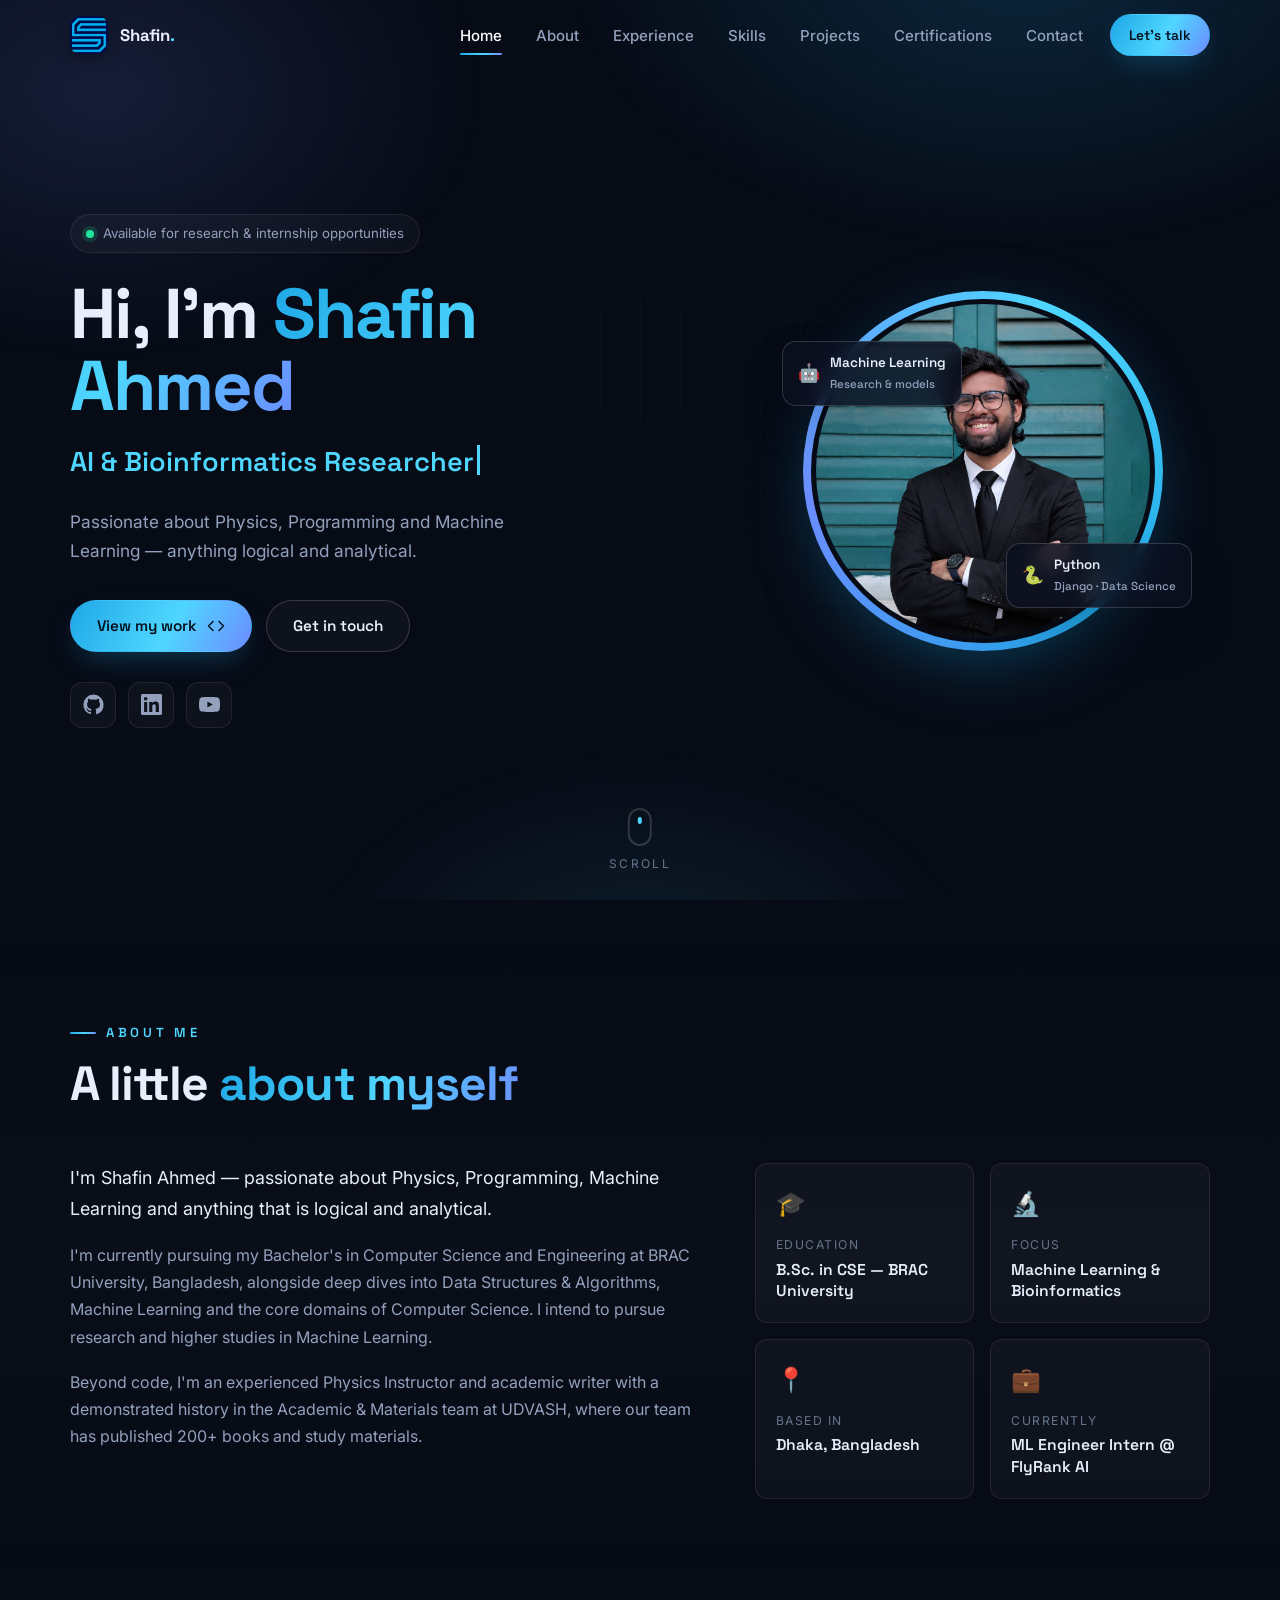
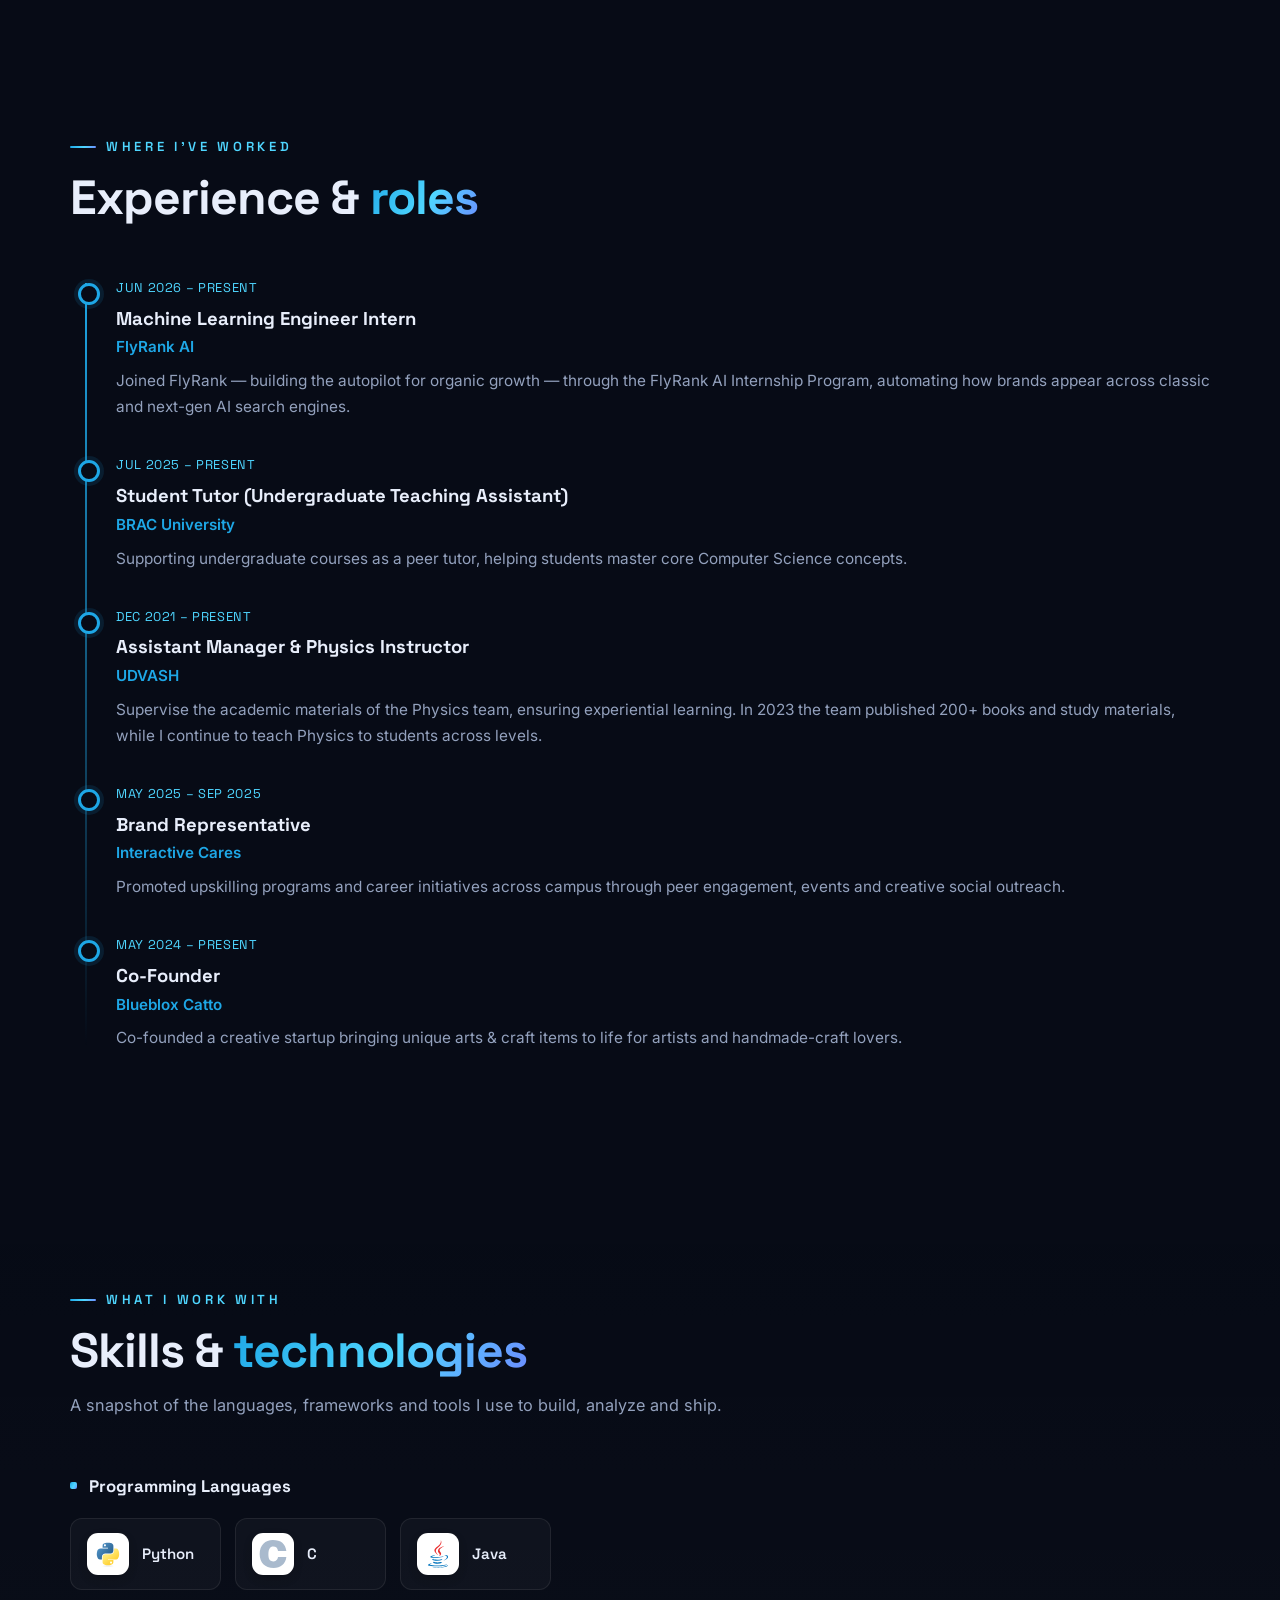
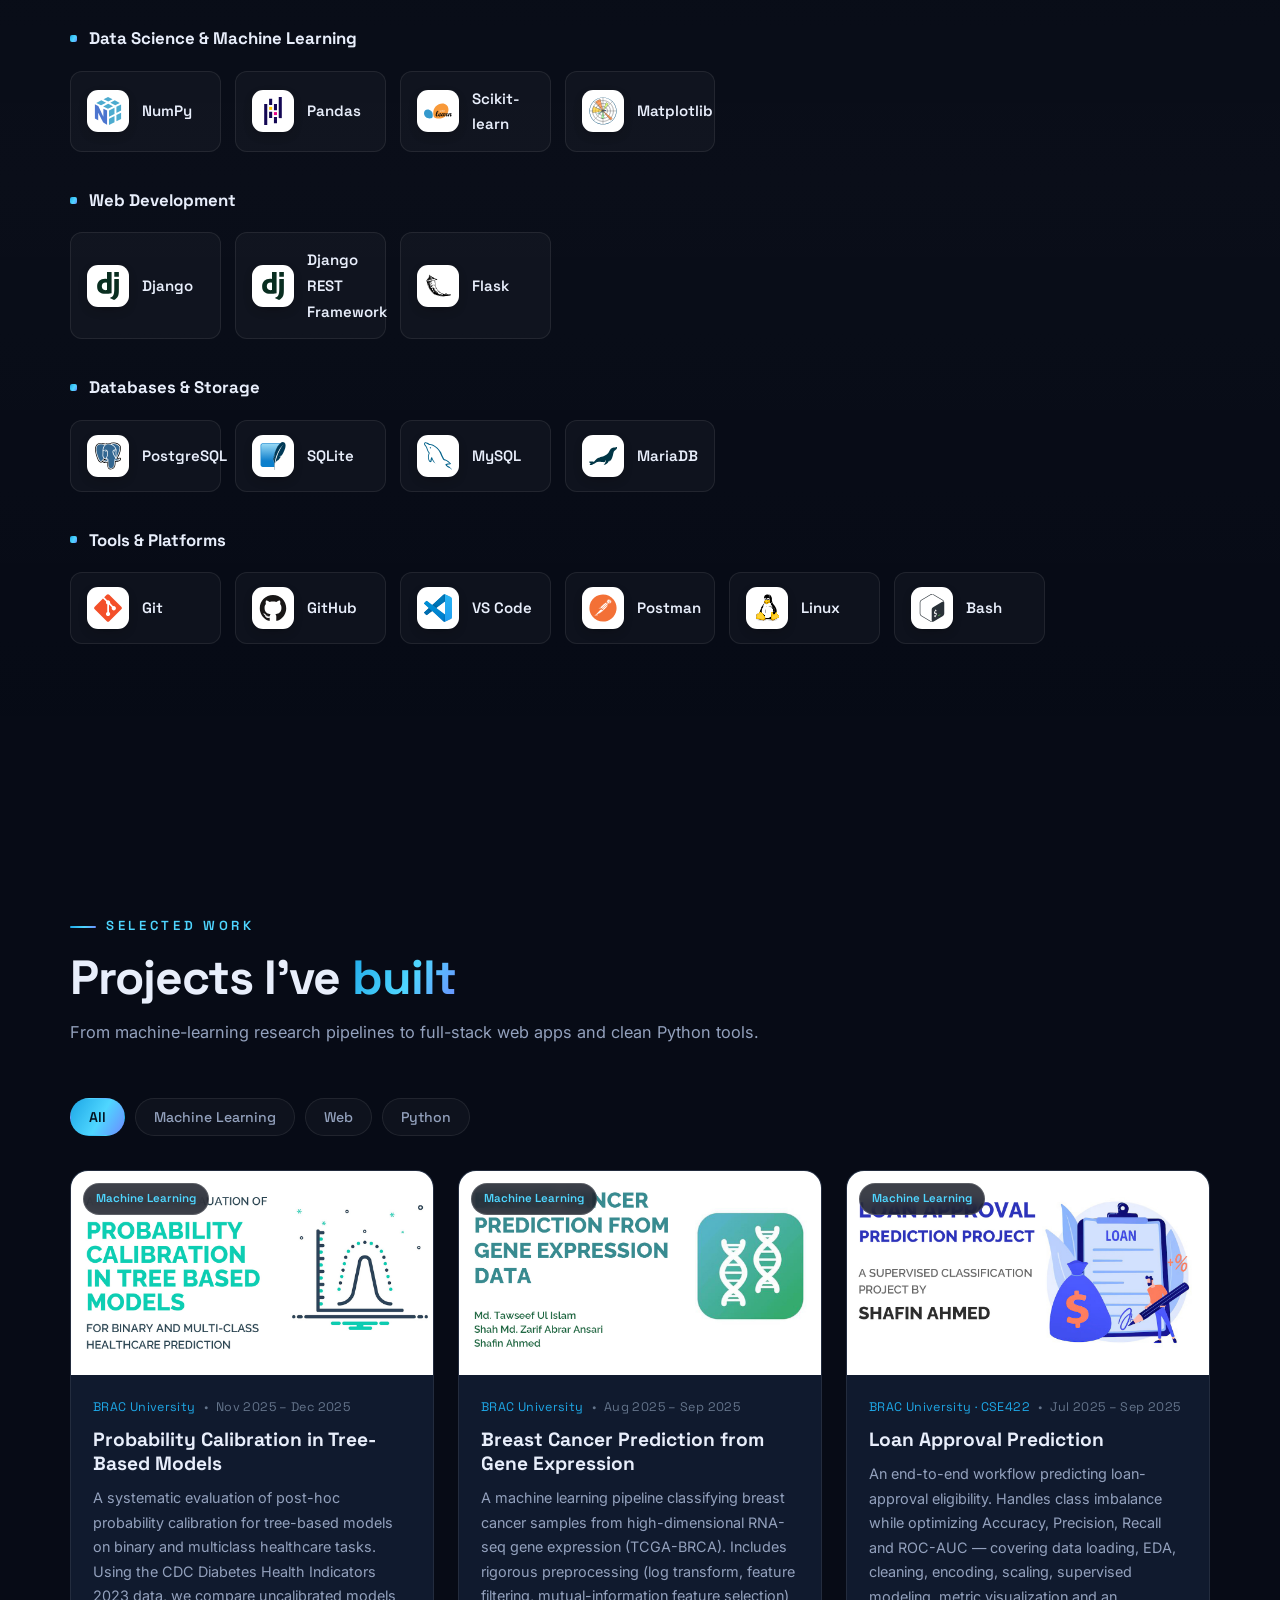
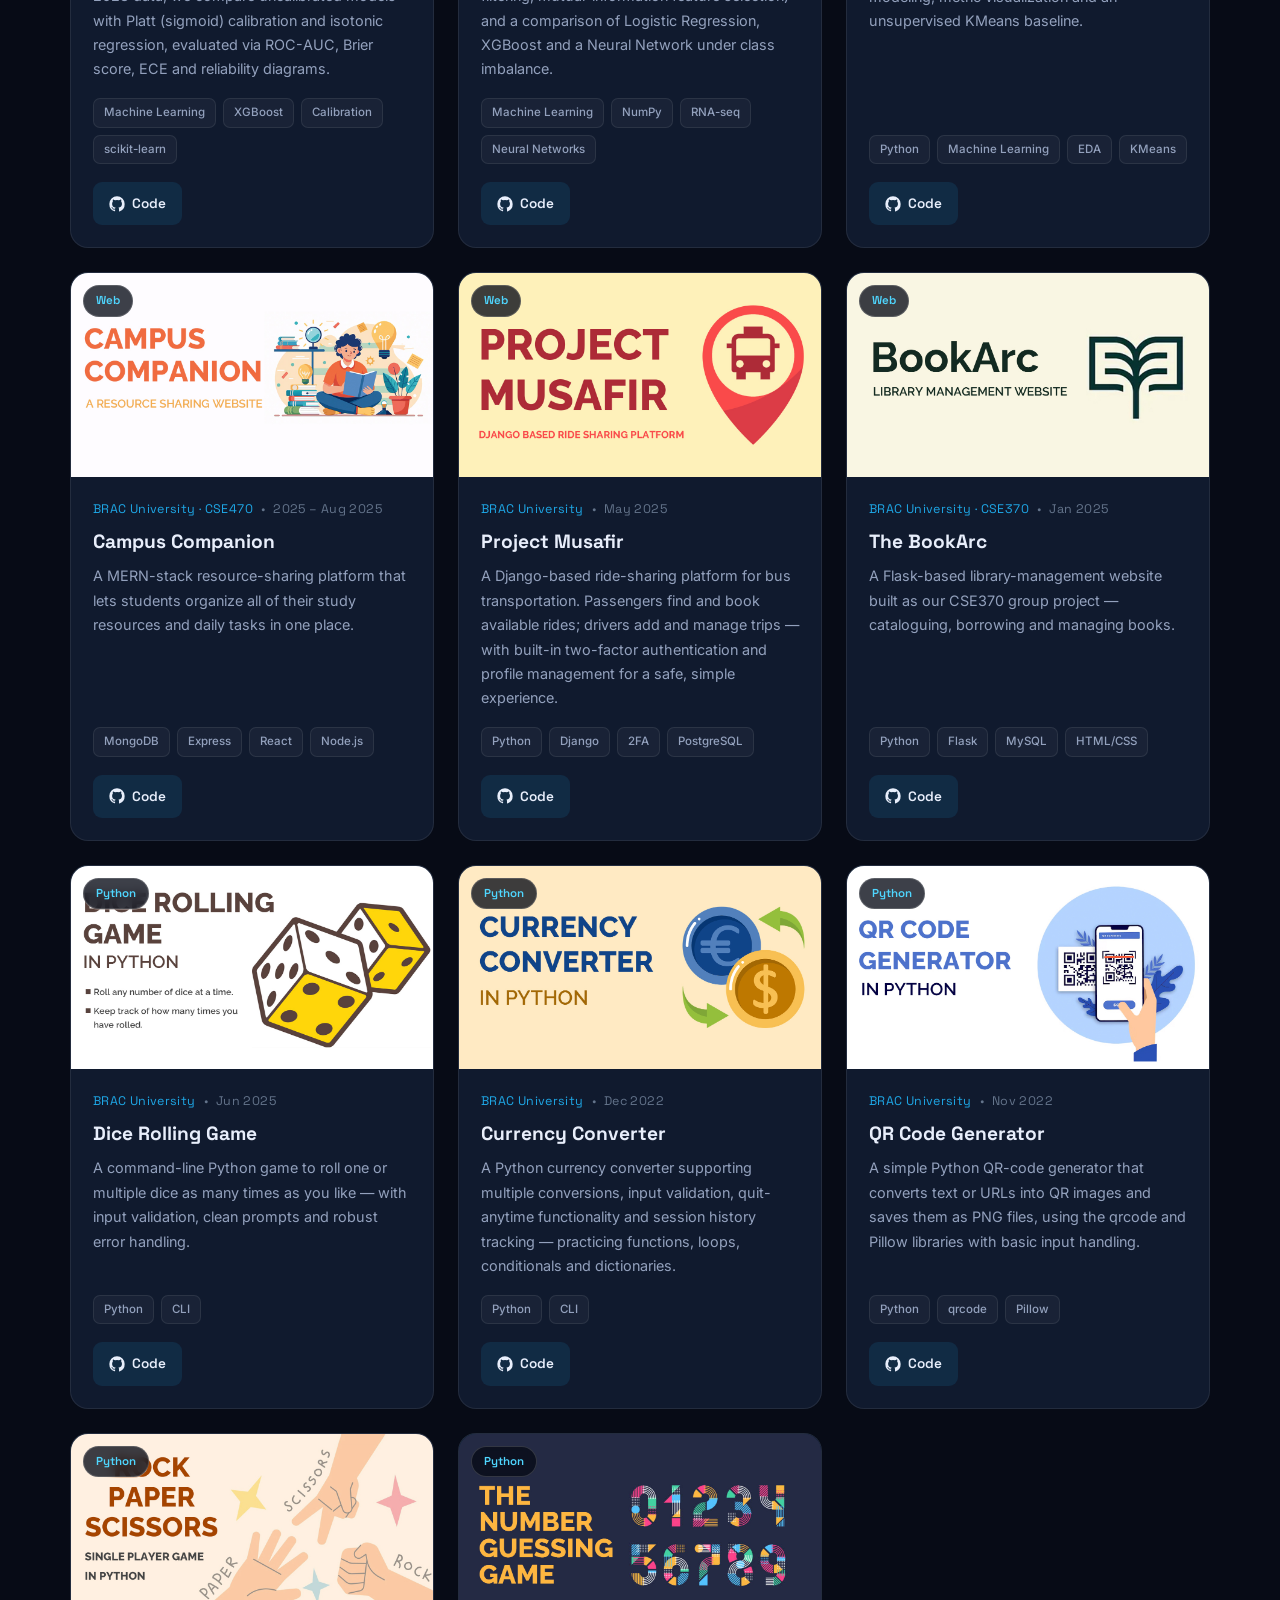
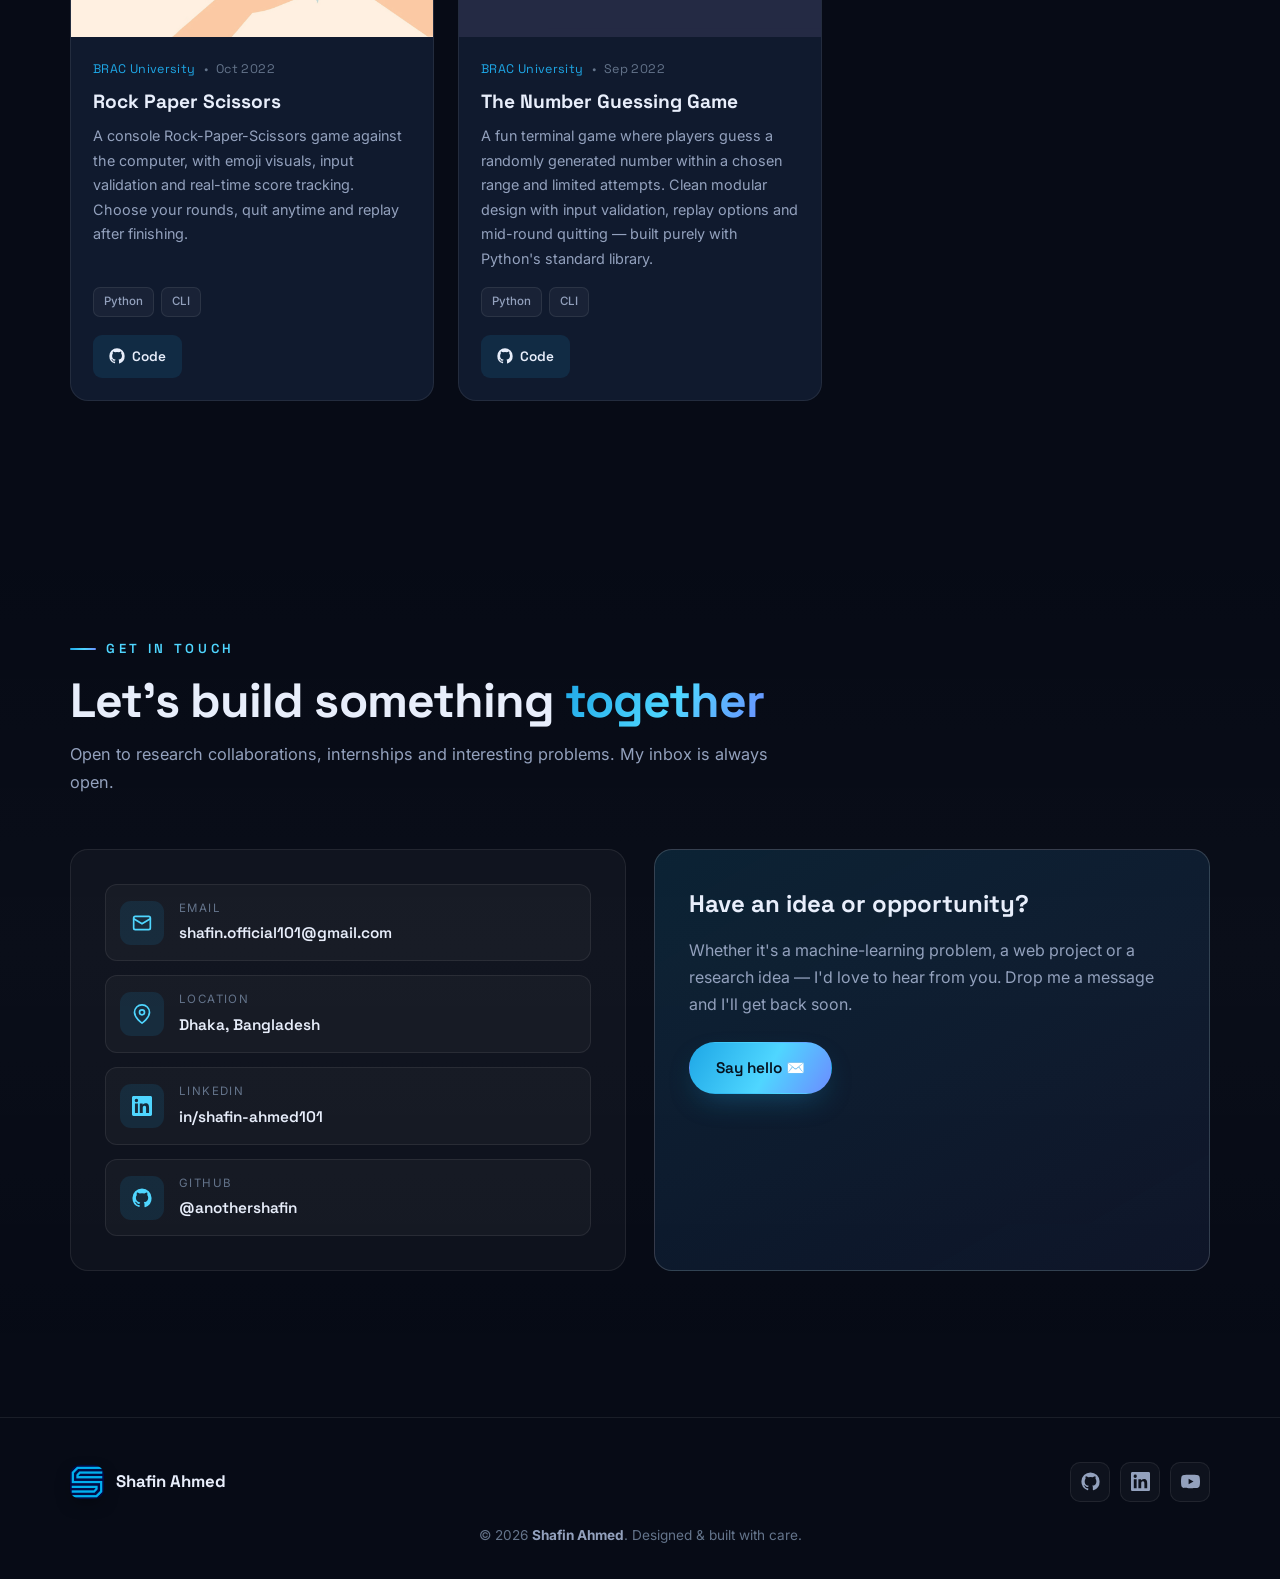
==== index.html @ 0434681d "Initial portfolio site Personal portfolio for Shafin Ahmed with home page (hero, about, experience, " ====
<!DOCTYPE html>
<html lang="en">
<head>
  <meta charset="UTF-8" />
  <meta name="viewport" content="width=device-width, initial-scale=1.0" />
  <title>Shafin Ahmed — AI & ML Researcher · Developer</title>
  <meta name="description" content="Portfolio of Shafin Ahmed — AI & Bioinformatics Researcher, Machine Learning Engineer and Django Developer based in Dhaka, Bangladesh." />
  <meta name="author" content="Shafin Ahmed" />

  <!-- Social preview -->
  <meta property="og:type" content="website" />
  <meta property="og:title" content="Shafin Ahmed — Portfolio" />
  <meta property="og:description" content="AI & Bioinformatics Researcher · Machine Learning Engineer · Django Developer" />
  <meta property="og:image" content="assets/img/Linkedin%20DP%20Squared.jpg" />

  <link rel="icon" type="image/png" href="assets/img/favicon-32.png" />
  <link rel="apple-touch-icon" href="assets/img/apple-touch-icon.png" />

  <!-- Fonts -->
  <link rel="preconnect" href="https://fonts.googleapis.com" />
  <link rel="preconnect" href="https://fonts.gstatic.com" crossorigin />
  <link href="https://fonts.googleapis.com/css2?family=Inter:wght@400;500;600;700&family=Space+Grotesk:wght@400;500;600;700&display=swap" rel="stylesheet" />

  <link rel="stylesheet" href="assets/css/styles.css" />
</head>
<body>
  <div class="progress" id="progress"></div>

  <!-- ===================== NAV ===================== -->
  <header class="nav" id="nav">
    <div class="container">
      <a class="brand" href="#home" aria-label="Home">
        <img src="assets/img/logo.png" alt="Shafin Ahmed logo" />
        <span>Shafin<b>.</b></span>
      </a>
      <nav class="nav-links" id="nav-links">
        <a href="#home" class="active">Home</a>
        <a href="#about">About</a>
        <a href="#experience">Experience</a>
        <a href="#skills">Skills</a>
        <a href="#projects">Projects</a>
        <a href="certifications.html">Certifications</a>
        <a href="#contact">Contact</a>
        <a class="btn btn-primary btn-sm nav-cta" href="#contact">Let's talk</a>
      </nav>
      <button class="nav-toggle" id="nav-toggle" aria-label="Menu">
        <span></span><span></span><span></span>
      </button>
    </div>
  </header>

  <main>
    <!-- ===================== HERO ===================== -->
    <section class="hero container" id="home">
      <div class="hero-grid">
        <div id="hero-content"><!-- rendered by main.js --></div>
        <div class="hero-photo reveal d2">
          <div class="ring">
            <img src="assets/img/Linkedin DP Squared.jpg" alt="Portrait of Shafin Ahmed" />
          </div>
          <div class="hero-chip c1"><span class="ic">🤖</span><span>Machine Learning<small>Research &amp; models</small></span></div>
          <div class="hero-chip c2"><span class="ic">🐍</span><span>Python<small>Django · Data Science</small></span></div>
        </div>
      </div>
      <a href="#about" class="scroll-cue" aria-label="Scroll down">
        <span class="mouse"></span>
        Scroll
      </a>
    </section>

    <!-- ===================== ABOUT ===================== -->
    <section class="section section--alt" id="about">
      <div class="container">
        <div class="section-head reveal">
          <span class="kicker">About me</span>
          <h2 class="section-title">A little <span class="grad">about myself</span></h2>
        </div>
        <div class="about-grid">
          <div class="about-text" id="about-text"><!-- rendered --></div>
          <div class="facts" id="about-facts"><!-- rendered --></div>
        </div>
      </div>
    </section>

    <!-- ===================== EXPERIENCE ===================== -->
    <section class="section" id="experience">
      <div class="container">
        <div class="section-head reveal">
          <span class="kicker">Where I've worked</span>
          <h2 class="section-title">Experience &amp; <span class="grad">roles</span></h2>
        </div>
        <div class="timeline" id="timeline"><!-- rendered --></div>
      </div>
    </section>

    <!-- ===================== SKILLS ===================== -->
    <section class="section section--alt" id="skills">
      <div class="container">
        <div class="section-head reveal">
          <span class="kicker">What I work with</span>
          <h2 class="section-title">Skills &amp; <span class="grad">technologies</span></h2>
          <p>A snapshot of the languages, frameworks and tools I use to build, analyze and ship.</p>
        </div>
        <div id="skills-groups"><!-- rendered --></div>
      </div>
    </section>

    <!-- ===================== PROJECTS ===================== -->
    <section class="section" id="projects">
      <div class="container">
        <div class="section-head reveal">
          <span class="kicker">Selected work</span>
          <h2 class="section-title">Projects I've <span class="grad">built</span></h2>
          <p>From machine-learning research pipelines to full-stack web apps and clean Python tools.</p>
        </div>
        <div class="filters" id="project-filters"><!-- rendered --></div>
        <div class="projects-grid" id="projects-grid"><!-- rendered --></div>
      </div>
    </section>

    <!-- ===================== CONTACT ===================== -->
    <section class="section section--alt" id="contact">
      <div class="container">
        <div class="section-head reveal">
          <span class="kicker">Get in touch</span>
          <h2 class="section-title">Let's build something <span class="grad">together</span></h2>
          <p>Open to research collaborations, internships and interesting problems. My inbox is always open.</p>
        </div>
        <div class="contact-wrap">
          <div class="contact-card reveal">
            <div class="contact-list" id="contact-list"><!-- rendered --></div>
          </div>
          <div class="contact-card cta reveal d1">
            <h3>Have an idea or opportunity?</h3>
            <p>Whether it's a machine-learning problem, a web project or a research idea — I'd love to hear from you. Drop me a message and I'll get back soon.</p>
            <a class="btn btn-primary" id="contact-cta-btn" href="#">Say hello ✉️</a>
          </div>
        </div>
      </div>
    </section>
  </main>

  <!-- ===================== FOOTER ===================== -->
  <footer class="footer">
    <div class="container">
      <div class="footer-grid">
        <a class="brand" href="#home">
          <img src="assets/img/logo.png" alt="logo" />
          <span class="site-name">Shafin Ahmed</span>
        </a>
        <div class="footer-socials" id="footer-socials"><!-- rendered --></div>
      </div>
      <p class="footer-copy">© <span class="year"></span> <b class="site-name">Shafin Ahmed</b>. Designed &amp; built with care.</p>
    </div>
  </footer>

  <button class="to-top" id="to-top" aria-label="Back to top"></button>
  <script>document.getElementById('to-top').innerHTML='<svg viewBox="0 0 24 24" fill="none" stroke="currentColor" stroke-width="2.4" stroke-linecap="round" stroke-linejoin="round"><path d="m18 15-6-6-6 6"/></svg>';</script>

  <script src="assets/js/data.js"></script>
  <script src="assets/js/main.js"></script>
</body>
</html>
---- assets/css/styles.css ----
/* ==========================================================================
   Shafin Ahmed — Portfolio
   Theme: deep-navy dark with an electric-blue accent (from the "S" logo)
   ========================================================================== */

:root {
  /* Surfaces */
  --bg: #070b16;
  --bg-soft: #0b1120;
  --surface: rgba(255, 255, 255, 0.03);
  --surface-solid: #101a2e;
  --border: rgba(255, 255, 255, 0.08);
  --border-strong: rgba(255, 255, 255, 0.16);

  /* Text */
  --text: #e8eefb;
  --muted: #93a1bd;
  --faint: #64748b;

  /* Brand */
  --accent: #1ea7e6;
  --accent-2: #4fd6ff;
  --accent-3: #6c8cff;
  --navy: #001a4d;
  --accent-grad: linear-gradient(120deg, #1ea7e6 0%, #4fd6ff 55%, #6c8cff 100%);
  --accent-glow: rgba(30, 167, 230, 0.35);

  /* System */
  --radius: 18px;
  --radius-sm: 12px;
  --shadow: 0 24px 60px -24px rgba(0, 0, 0, 0.75);
  --maxw: 1140px;
  --nav-h: 72px;
  --font-head: "Space Grotesk", "Segoe UI", sans-serif;
  --font-body: "Inter", "Segoe UI", system-ui, sans-serif;
  --ease: cubic-bezier(0.22, 1, 0.36, 1);
}

* { margin: 0; padding: 0; box-sizing: border-box; }

html { scroll-behavior: smooth; scroll-padding-top: calc(var(--nav-h) + 12px); }

body {
  font-family: var(--font-body);
  background: var(--bg);
  color: var(--text);
  line-height: 1.7;
  overflow-x: hidden;
  -webkit-font-smoothing: antialiased;
}

/* Ambient background glows */
body::before {
  content: "";
  position: fixed;
  inset: 0;
  z-index: -2;
  background:
    radial-gradient(60% 55% at 80% -5%, rgba(30, 167, 230, 0.18), transparent 60%),
    radial-gradient(50% 50% at 8% 10%, rgba(108, 140, 255, 0.14), transparent 60%),
    radial-gradient(45% 45% at 50% 110%, rgba(79, 214, 255, 0.10), transparent 60%);
}
body::after {
  content: "";
  position: fixed;
  inset: 0;
  z-index: -2;
  background-image: url("data:image/svg+xml,%3Csvg xmlns='http://www.w3.org/2000/svg' width='40' height='40'%3E%3Cpath d='M0 .5H40M.5 0V40' fill='none' stroke='%23ffffff' stroke-opacity='0.02'/%3E%3C/svg%3E");
  mask-image: radial-gradient(circle at 50% 40%, #000 0%, transparent 75%);
}

a { color: inherit; text-decoration: none; }
img { max-width: 100%; display: block; }
ul { list-style: none; }

::selection { background: var(--accent); color: #041018; }

/* Scrollbar */
::-webkit-scrollbar { width: 11px; }
::-webkit-scrollbar-track { background: var(--bg); }
::-webkit-scrollbar-thumb { background: #1f2c47; border-radius: 20px; border: 3px solid var(--bg); }
::-webkit-scrollbar-thumb:hover { background: #2c3f66; }

/* ---------- Layout helpers ---------- */
.container { width: min(100% - 40px, var(--maxw)); margin-inline: auto; }
.section { padding: clamp(64px, 9vw, 120px) 0; position: relative; }
.section--alt { background: linear-gradient(180deg, transparent, rgba(255,255,255,0.015), transparent); }

.kicker {
  font-family: var(--font-head);
  font-size: 0.82rem;
  letter-spacing: 0.28em;
  text-transform: uppercase;
  color: var(--accent-2);
  font-weight: 600;
  margin-bottom: 14px;
  display: inline-flex;
  align-items: center;
  gap: 10px;
}
.kicker::before { content: ""; width: 26px; height: 2px; background: var(--accent-grad); border-radius: 2px; }

.section-title {
  font-family: var(--font-head);
  font-size: clamp(1.9rem, 4.5vw, 3rem);
  font-weight: 700;
  line-height: 1.1;
  letter-spacing: -0.02em;
}
.section-title .grad { background: var(--accent-grad); -webkit-background-clip: text; background-clip: text; color: transparent; }
.section-head { margin-bottom: 52px; max-width: 720px; }
.section-head p { color: var(--muted); margin-top: 14px; font-size: 1.02rem; }

/* ---------- Buttons ---------- */
.btn {
  --bh: 52px;
  display: inline-flex; align-items: center; gap: 10px;
  height: var(--bh); padding: 0 26px;
  border-radius: 999px;
  font-family: var(--font-head);
  font-weight: 600; font-size: 0.96rem;
  cursor: pointer; border: 1px solid transparent;
  transition: transform 0.25s var(--ease), box-shadow 0.25s var(--ease), background 0.25s, border-color 0.25s;
  white-space: nowrap;
}
.btn svg { width: 18px; height: 18px; }
.btn-primary { background: var(--accent-grad); color: #04121f; box-shadow: 0 12px 30px -10px var(--accent-glow); }
.btn-primary:hover { transform: translateY(-3px); box-shadow: 0 20px 44px -12px var(--accent-glow); }
.btn-ghost { background: var(--surface); color: var(--text); border-color: var(--border-strong); }
.btn-ghost:hover { transform: translateY(-3px); border-color: var(--accent); color: #fff; background: rgba(30,167,230,0.08); }
.btn-sm { --bh: 42px; padding: 0 18px; font-size: 0.86rem; }

/* ---------- Navbar ---------- */
.nav {
  position: fixed; top: 0; left: 0; right: 0; z-index: 100;
  height: var(--nav-h);
  display: flex; align-items: center;
  transition: background 0.3s, border-color 0.3s, backdrop-filter 0.3s;
  border-bottom: 1px solid transparent;
}
.nav.scrolled {
  background: rgba(7, 11, 22, 0.72);
  backdrop-filter: blur(16px) saturate(140%);
  -webkit-backdrop-filter: blur(16px) saturate(140%);
  border-bottom-color: var(--border);
}
.nav .container { display: flex; align-items: center; justify-content: space-between; }
.brand { display: flex; align-items: center; gap: 12px; font-family: var(--font-head); font-weight: 700; font-size: 1.05rem; }
.brand img { width: 38px; height: 38px; border-radius: 10px; box-shadow: 0 6px 18px -6px rgba(0,0,0,0.6); }
.brand span b { color: var(--accent-2); }

.nav-links { display: flex; align-items: center; gap: 4px; }
.nav-links a:not(.btn) {
  position: relative; padding: 9px 15px; border-radius: 10px;
  color: var(--muted); font-weight: 500; font-size: 0.94rem;
  transition: color 0.2s, background 0.2s;
}
.nav-links a:not(.btn):hover { color: var(--text); background: var(--surface); }
.nav-links a.active { color: #fff; }
.nav-links a.active::after {
  content: ""; position: absolute; left: 15px; right: 15px; bottom: 2px;
  height: 2px; background: var(--accent-grad); border-radius: 2px;
}
.nav-cta { margin-left: 8px; }

.nav-toggle { display: none; background: none; border: 0; cursor: pointer; width: 44px; height: 44px; color: var(--text); }
.nav-toggle span { display: block; width: 24px; height: 2px; background: currentColor; margin: 5px auto; border-radius: 2px; transition: transform 0.3s, opacity 0.3s; }
.nav-toggle.open span:nth-child(1) { transform: translateY(7px) rotate(45deg); }
.nav-toggle.open span:nth-child(2) { opacity: 0; }
.nav-toggle.open span:nth-child(3) { transform: translateY(-7px) rotate(-45deg); }

/* Scroll progress bar */
.progress { position: fixed; top: 0; left: 0; height: 3px; width: 0%; z-index: 200; background: var(--accent-grad); box-shadow: 0 0 12px var(--accent-glow); transition: width 0.1s linear; }

/* ---------- Hero ---------- */
.hero { min-height: 100vh; display: flex; align-items: center; padding-top: calc(var(--nav-h) + 30px); padding-bottom: 60px; position: relative; }
.hero-grid { display: grid; grid-template-columns: 1.25fr 0.9fr; gap: 56px; align-items: center; width: 100%; }

.hero-badge {
  display: inline-flex; align-items: center; gap: 9px;
  padding: 7px 15px; border-radius: 999px;
  background: var(--surface); border: 1px solid var(--border);
  font-size: 0.83rem; color: var(--muted); margin-bottom: 26px;
}
.hero-badge .dot { width: 8px; height: 8px; border-radius: 50%; background: #22e39a; box-shadow: 0 0 0 4px rgba(34,227,154,0.16); animation: pulse 2s infinite; }
@keyframes pulse { 50% { box-shadow: 0 0 0 8px rgba(34,227,154,0); } }

.hero h1 { font-family: var(--font-head); font-size: clamp(2.6rem, 6.2vw, 4.4rem); line-height: 1.02; letter-spacing: -0.03em; font-weight: 700; }
.hero h1 .grad { background: var(--accent-grad); -webkit-background-clip: text; background-clip: text; color: transparent; }
.hero-role { font-family: var(--font-head); font-size: clamp(1.15rem, 2.6vw, 1.7rem); font-weight: 600; margin-top: 16px; min-height: 1.6em; color: var(--text); }
.hero-role .type { color: var(--accent-2); }
.hero-role .cursor { display: inline-block; width: 3px; height: 1.1em; background: var(--accent-2); margin-left: 3px; vertical-align: -0.15em; animation: blink 1s steps(1) infinite; }
@keyframes blink { 50% { opacity: 0; } }
.hero-tagline { color: var(--muted); font-size: 1.08rem; margin-top: 22px; max-width: 46ch; }

.hero-actions { display: flex; flex-wrap: wrap; gap: 14px; margin-top: 34px; }
.hero-socials { display: flex; gap: 12px; margin-top: 30px; }
.social-btn {
  width: 46px; height: 46px; border-radius: 12px;
  display: grid; place-items: center;
  background: var(--surface); border: 1px solid var(--border);
  color: var(--muted); transition: all 0.25s var(--ease);
}
.social-btn:hover { color: #fff; border-color: var(--accent); transform: translateY(-4px); background: rgba(30,167,230,0.1); box-shadow: 0 12px 24px -12px var(--accent-glow); }
.social-btn svg { width: 21px; height: 21px; }

/* Hero portrait */
.hero-photo { justify-self: center; position: relative; }
.hero-photo .ring {
  position: relative; width: min(360px, 74vw); aspect-ratio: 1; border-radius: 50%;
  padding: 8px; background: conic-gradient(from 140deg, var(--accent), var(--accent-3), var(--accent-2), var(--accent));
  box-shadow: 0 30px 80px -30px var(--accent-glow);
  animation: floaty 7s ease-in-out infinite;
}
.hero-photo .ring::before {
  content: ""; position: absolute; inset: -30px; border-radius: 50%; z-index: -1;
  background: radial-gradient(circle, var(--accent-glow), transparent 70%); filter: blur(20px);
}
.hero-photo img { width: 100%; height: 100%; object-fit: cover; object-position: center 22%; border-radius: 50%; border: 5px solid var(--bg); background: var(--bg-soft); }
@keyframes floaty { 50% { transform: translateY(-16px); } }

.hero-chip {
  position: absolute; display: flex; align-items: center; gap: 10px;
  padding: 10px 15px; border-radius: 14px;
  background: rgba(11, 17, 32, 0.82); backdrop-filter: blur(10px);
  border: 1px solid var(--border-strong); box-shadow: var(--shadow);
  font-size: 0.84rem; font-weight: 600; font-family: var(--font-head);
}
.hero-chip .ic { font-size: 1.1rem; }
.hero-chip.c1 { top: 14%; left: -6%; animation: floaty 6s ease-in-out infinite; }
.hero-chip.c2 { bottom: 12%; right: -8%; animation: floaty 6s ease-in-out infinite 1.5s; }
.hero-chip small { display: block; color: var(--muted); font-weight: 500; font-size: 0.72rem; }

.scroll-cue { position: absolute; bottom: 26px; left: 50%; transform: translateX(-50%); color: var(--faint); font-size: 0.75rem; letter-spacing: 0.2em; text-transform: uppercase; display: flex; flex-direction: column; align-items: center; gap: 8px; }
.scroll-cue .mouse { width: 24px; height: 38px; border: 2px solid var(--border-strong); border-radius: 14px; position: relative; }
.scroll-cue .mouse::before { content: ""; position: absolute; top: 7px; left: 50%; transform: translateX(-50%); width: 4px; height: 7px; background: var(--accent-2); border-radius: 3px; animation: wheel 1.6s infinite; }
@keyframes wheel { 0% { opacity: 0; transform: translate(-50%, 0); } 40% { opacity: 1; } 100% { opacity: 0; transform: translate(-50%, 12px); } }

/* ---------- About ---------- */
.about-grid { display: grid; grid-template-columns: 1.4fr 1fr; gap: 48px; align-items: start; }
.about-text p { color: var(--muted); margin-bottom: 18px; }
.about-text p:first-child { color: var(--text); font-size: 1.12rem; }
.facts { display: grid; grid-template-columns: 1fr 1fr; gap: 16px; }
.fact {
  background: var(--surface); border: 1px solid var(--border); border-radius: var(--radius-sm);
  padding: 20px; transition: transform 0.25s var(--ease), border-color 0.25s;
}
.fact:hover { transform: translateY(-4px); border-color: var(--border-strong); }
.fact .ic { font-size: 1.5rem; }
.fact .lbl { color: var(--faint); font-size: 0.76rem; text-transform: uppercase; letter-spacing: 0.12em; margin: 10px 0 4px; }
.fact .val { font-weight: 600; font-family: var(--font-head); font-size: 0.98rem; line-height: 1.35; }

/* ---------- Experience timeline ---------- */
.timeline { position: relative; margin-left: 8px; }
.timeline::before { content: ""; position: absolute; left: 7px; top: 6px; bottom: 6px; width: 2px; background: linear-gradient(var(--accent), transparent); }
.tl-item { position: relative; padding: 0 0 34px 38px; }
.tl-item::before {
  content: ""; position: absolute; left: 0; top: 6px; width: 16px; height: 16px; border-radius: 50%;
  background: var(--bg); border: 3px solid var(--accent); box-shadow: 0 0 0 4px rgba(30,167,230,0.12);
}
.tl-item:last-child { padding-bottom: 0; }
.tl-period { font-family: var(--font-head); font-size: 0.8rem; color: var(--accent-2); letter-spacing: 0.05em; text-transform: uppercase; }
.tl-role { font-family: var(--font-head); font-weight: 700; font-size: 1.16rem; margin-top: 4px; }
.tl-org { color: var(--accent); font-weight: 600; font-size: 0.95rem; margin-bottom: 8px; }
.tl-desc { color: var(--muted); font-size: 0.96rem; }

/* ---------- Skills ---------- */
.skill-group { margin-bottom: 34px; }
.skill-group h3 { font-family: var(--font-head); font-size: 1.05rem; color: var(--text); margin-bottom: 18px; display: flex; align-items: center; gap: 12px; }
.skill-group h3::before { content: ""; width: 7px; height: 7px; border-radius: 2px; background: var(--accent-grad); }
.skill-grid { display: grid; grid-template-columns: repeat(auto-fill, minmax(150px, 1fr)); gap: 14px; }
.skill {
  display: flex; align-items: center; gap: 13px;
  background: var(--surface); border: 1px solid var(--border); border-radius: var(--radius-sm);
  padding: 14px 16px; transition: transform 0.25s var(--ease), border-color 0.25s, background 0.25s;
}
.skill:hover { transform: translateY(-4px); border-color: var(--accent); background: rgba(30,167,230,0.06); }
.skill-ic {
  width: 42px; height: 42px; flex: none; border-radius: 11px;
  background: #fff; display: grid; place-items: center; padding: 7px;
  box-shadow: 0 4px 12px -4px rgba(0,0,0,0.4);
}
.skill-ic img { width: 100%; height: 100%; object-fit: contain; }
.skill-ic .badge { font-family: var(--font-head); font-weight: 700; color: var(--navy); font-size: 0.9rem; }
.skill span { font-weight: 600; font-family: var(--font-head); font-size: 0.94rem; }

/* ---------- Projects ---------- */
.filters { display: flex; flex-wrap: wrap; gap: 10px; margin-bottom: 34px; }
.filter-btn {
  padding: 9px 18px; border-radius: 999px; cursor: pointer;
  background: var(--surface); border: 1px solid var(--border); color: var(--muted);
  font-family: var(--font-head); font-weight: 500; font-size: 0.88rem;
  transition: all 0.22s var(--ease);
}
.filter-btn:hover { color: var(--text); border-color: var(--border-strong); }
.filter-btn.active { background: var(--accent-grad); color: #04121f; border-color: transparent; font-weight: 600; }

.projects-grid { display: grid; grid-template-columns: repeat(auto-fill, minmax(330px, 1fr)); gap: 24px; }
.pcard {
  display: flex; flex-direction: column; overflow: hidden;
  background: var(--surface-solid); border: 1px solid var(--border); border-radius: var(--radius);
  transition: transform 0.3s var(--ease), border-color 0.3s, box-shadow 0.3s;
  opacity: 1;
}
.pcard:hover { transform: translateY(-8px); border-color: var(--border-strong); box-shadow: var(--shadow); }
.pcard.hide { display: none; }
.pcard-media { position: relative; aspect-ratio: 16 / 9; overflow: hidden; background: var(--bg-soft); }
.pcard-media img { position: relative; z-index: 1; width: 100%; height: 100%; object-fit: cover; transition: transform 0.5s var(--ease); }
.pcard:hover .pcard-media img { transform: scale(1.06); }
.pcard-media .ph { position: absolute; inset: 0; display: grid; place-items: center; text-align: center; }
.pcard-ph-bg {
  position: absolute; inset: 0;
  background: linear-gradient(135deg, rgba(30,167,230,0.22), rgba(108,140,255,0.16)), var(--bg-soft);
}
.pcard-ph-bg::after { content: ""; position: absolute; inset: 0; background-image: url("data:image/svg+xml,%3Csvg xmlns='http://www.w3.org/2000/svg' width='24' height='24'%3E%3Cpath d='M0 .5H24M.5 0V24' fill='none' stroke='%23ffffff' stroke-opacity='0.05'/%3E%3C/svg%3E"); }
.pcard-ph-mono { position: relative; font-family: var(--font-head); font-weight: 700; font-size: 2rem; color: rgba(255,255,255,0.85); letter-spacing: 0.02em; }
.pcard-cat {
  position: absolute; top: 12px; left: 12px; z-index: 2;
  padding: 5px 12px; border-radius: 999px; font-size: 0.72rem; font-weight: 600;
  font-family: var(--font-head); background: rgba(7,11,22,0.78); backdrop-filter: blur(6px);
  border: 1px solid var(--border-strong); color: var(--accent-2);
}
.pcard-body { padding: 22px; display: flex; flex-direction: column; flex: 1; }
.pcard-meta { font-size: 0.78rem; color: var(--faint); font-family: var(--font-head); letter-spacing: 0.03em; display: flex; gap: 8px; flex-wrap: wrap; }
.pcard-meta .org { color: var(--accent); }
.pcard h3 { font-family: var(--font-head); font-size: 1.2rem; line-height: 1.25; margin: 10px 0 10px; }
.pcard p { color: var(--muted); font-size: 0.9rem; flex: 1; }
.pcard-tags { display: flex; flex-wrap: wrap; gap: 7px; margin: 16px 0 18px; }
.tag { font-size: 0.72rem; padding: 4px 10px; border-radius: 7px; background: rgba(255,255,255,0.04); border: 1px solid var(--border); color: var(--muted); font-weight: 500; }
.pcard-links { display: flex; gap: 10px; margin-top: auto; }
.pcard-links a {
  display: inline-flex; align-items: center; gap: 7px; font-size: 0.85rem; font-weight: 600;
  font-family: var(--font-head); padding: 9px 15px; border-radius: 9px;
  border: 1px solid var(--border-strong); color: var(--text); transition: all 0.2s;
}
.pcard-links a:hover { border-color: var(--accent); color: var(--accent-2); background: rgba(30,167,230,0.08); }
.pcard-links a svg { width: 16px; height: 16px; }
.pcard-links a.primary { background: rgba(30,167,230,0.12); border-color: transparent; }

/* ---------- Certifications ---------- */
.cert-grid { display: grid; grid-template-columns: repeat(auto-fill, minmax(340px, 1fr)); gap: 24px; }
.ccard {
  display: flex; flex-direction: column; overflow: hidden;
  background: var(--surface-solid); border: 1px solid var(--border); border-radius: var(--radius);
  transition: transform 0.3s var(--ease), border-color 0.3s, box-shadow 0.3s;
}
.ccard:hover { transform: translateY(-8px); border-color: var(--border-strong); box-shadow: var(--shadow); }
.ccard-media { position: relative; aspect-ratio: 4 / 3; background: var(--bg-soft); overflow: hidden; }
.ccard-media img { position: relative; z-index: 1; width: 100%; height: 100%; object-fit: cover; }
.ccard-media .ph { position: absolute; inset: 0; display: grid; place-items: center; }
.ccard-ph-badge {
  width: 84px; height: 84px; border-radius: 20px; display: grid; place-items: center; position: relative;
  background: linear-gradient(135deg, var(--accent), var(--accent-3)); color: #fff;
  font-family: var(--font-head); font-weight: 700; font-size: 1.9rem;
  box-shadow: 0 16px 34px -14px var(--accent-glow);
}
.ccard-body { padding: 22px; display: flex; flex-direction: column; flex: 1; }
.ccard-issuer { display: flex; align-items: center; gap: 10px; margin-bottom: 12px; }
.ccard-issuer .logo { width: 34px; height: 34px; flex: none; border-radius: 9px; background: #fff; display: grid; place-items: center; color: var(--navy); font-family: var(--font-head); font-weight: 700; font-size: 0.95rem; overflow: hidden; }
.ccard-issuer .logo img { width: 100%; height: 100%; object-fit: contain; padding: 4px; }
.ccard-issuer .who b { display: block; font-family: var(--font-head); font-size: 0.92rem; }
.ccard-issuer .who small { color: var(--faint); font-size: 0.78rem; }
.ccard h3 { font-family: var(--font-head); font-size: 1.12rem; line-height: 1.3; margin-bottom: 14px; flex: 1; }
.ccard-skills { display: flex; flex-wrap: wrap; gap: 7px; margin-bottom: 16px; }
.ccard-foot { display: flex; align-items: center; justify-content: space-between; gap: 10px; flex-wrap: wrap; margin-top: auto; }
.cred-id { font-size: 0.78rem; color: var(--faint); font-family: var(--font-head); }
.cred-id b { color: var(--muted); }

/* ---------- Contact ---------- */
.contact-wrap { display: grid; grid-template-columns: 1fr 1fr; gap: 28px; align-items: stretch; }
.contact-card {
  background: var(--surface); border: 1px solid var(--border); border-radius: var(--radius);
  padding: 34px; position: relative; overflow: hidden;
}
.contact-card.cta { background: linear-gradient(150deg, rgba(30,167,230,0.14), rgba(108,140,255,0.08)); border-color: var(--border-strong); }
.contact-card h3 { font-family: var(--font-head); font-size: 1.5rem; margin-bottom: 12px; }
.contact-card p { color: var(--muted); margin-bottom: 24px; }
.contact-list { display: flex; flex-direction: column; gap: 14px; }
.contact-row { display: flex; align-items: center; gap: 15px; padding: 14px; border-radius: var(--radius-sm); border: 1px solid var(--border); background: var(--surface); transition: all 0.25s var(--ease); }
.contact-row:hover { border-color: var(--accent); transform: translateX(5px); }
.contact-row .ic { width: 44px; height: 44px; flex: none; border-radius: 11px; background: rgba(30,167,230,0.12); display: grid; place-items: center; color: var(--accent-2); }
.contact-row .ic svg { width: 20px; height: 20px; }
.contact-row .lbl { display: block; font-size: 0.72rem; color: var(--faint); text-transform: uppercase; letter-spacing: 0.12em; margin-bottom: 2px; }
.contact-row .val { display: block; font-weight: 600; font-family: var(--font-head); font-size: 0.96rem; word-break: break-word; }

/* ---------- Footer ---------- */
.footer { border-top: 1px solid var(--border); padding: 44px 0 32px; margin-top: 30px; }
.footer-grid { display: flex; align-items: center; justify-content: space-between; gap: 20px; flex-wrap: wrap; }
.footer .brand img { width: 34px; height: 34px; }
.footer-socials { display: flex; gap: 10px; }
.footer-socials a { width: 40px; height: 40px; border-radius: 10px; display: grid; place-items: center; background: var(--surface); border: 1px solid var(--border); color: var(--muted); transition: all 0.2s; }
.footer-socials a:hover { color: #fff; border-color: var(--accent); }
.footer-socials svg { width: 19px; height: 19px; }
.footer-copy { color: var(--faint); font-size: 0.85rem; text-align: center; margin-top: 22px; }
.footer-copy b { color: var(--muted); }

/* ---------- Back to top ---------- */
.to-top {
  position: fixed; right: 24px; bottom: 24px; z-index: 90;
  width: 48px; height: 48px; border-radius: 14px; cursor: pointer;
  background: var(--accent-grad); color: #04121f; border: 0;
  display: grid; place-items: center; box-shadow: 0 14px 30px -12px var(--accent-glow);
  opacity: 0; transform: translateY(20px) scale(0.8); pointer-events: none;
  transition: all 0.3s var(--ease);
}
.to-top.show { opacity: 1; transform: none; pointer-events: auto; }
.to-top svg { width: 22px; height: 22px; }

/* ---------- Page header (certifications page) ---------- */
.page-hero { padding-top: calc(var(--nav-h) + 70px); padding-bottom: 20px; text-align: center; }
.page-hero .kicker { justify-content: center; }
.page-hero h1 { font-family: var(--font-head); font-size: clamp(2.2rem, 5.5vw, 3.4rem); letter-spacing: -0.02em; }
.page-hero h1 .grad { background: var(--accent-grad); -webkit-background-clip: text; background-clip: text; color: transparent; }
.page-hero p { color: var(--muted); max-width: 620px; margin: 16px auto 0; }
.breadcrumb { display: flex; justify-content: center; gap: 8px; align-items: center; font-size: 0.85rem; color: var(--faint); margin-bottom: 22px; }
.breadcrumb a:hover { color: var(--accent-2); }

/* ---------- Reveal animations ---------- */
.reveal { opacity: 0; transform: translateY(28px); transition: opacity 0.7s var(--ease), transform 0.7s var(--ease); }
.reveal.in { opacity: 1; transform: none; }
.reveal.d1 { transition-delay: 0.08s; }
.reveal.d2 { transition-delay: 0.16s; }
.reveal.d3 { transition-delay: 0.24s; }
.reveal.d4 { transition-delay: 0.32s; }
@media (prefers-reduced-motion: reduce) {
  .reveal { opacity: 1; transform: none; transition: none; }
  * { animation: none !important; scroll-behavior: auto; }
}

/* ---------- Responsive ---------- */
@media (max-width: 900px) {
  .hero-grid { grid-template-columns: 1fr; gap: 40px; text-align: center; }
  .hero-photo { order: -1; }
  .hero-actions, .hero-socials, .hero-badge { justify-content: center; }
  .hero-tagline { margin-inline: auto; }
  .about-grid { grid-template-columns: 1fr; gap: 34px; }
  .contact-wrap { grid-template-columns: 1fr; }
  .hero-chip.c1 { left: 0; } .hero-chip.c2 { right: 0; }
}
@media (max-width: 720px) {
  .nav-links {
    position: fixed; inset: var(--nav-h) 0 auto 0;
    flex-direction: column; align-items: stretch; gap: 4px;
    background: rgba(7, 11, 22, 0.97); backdrop-filter: blur(18px);
    padding: 16px 20px 24px; border-bottom: 1px solid var(--border);
    transform: translateY(-130%); transition: transform 0.35s var(--ease); z-index: -1;
  }
  .nav-links.open { transform: none; }
  .nav-links a:not(.btn) { padding: 13px 15px; font-size: 1rem; }
  .nav-links a.active::after { display: none; }
  .nav-links a.active { background: var(--surface); }
  .nav-cta { margin: 6px 0 0; }
  .nav-toggle { display: block; }
  .facts { grid-template-columns: 1fr; }
  .section-head { margin-bottom: 38px; }
}
@media (max-width: 460px) {
  .projects-grid, .cert-grid { grid-template-columns: 1fr; }
  .hero-chip { display: none; }
  .btn { width: 100%; justify-content: center; }
  .hero-actions { flex-direction: column; }
}
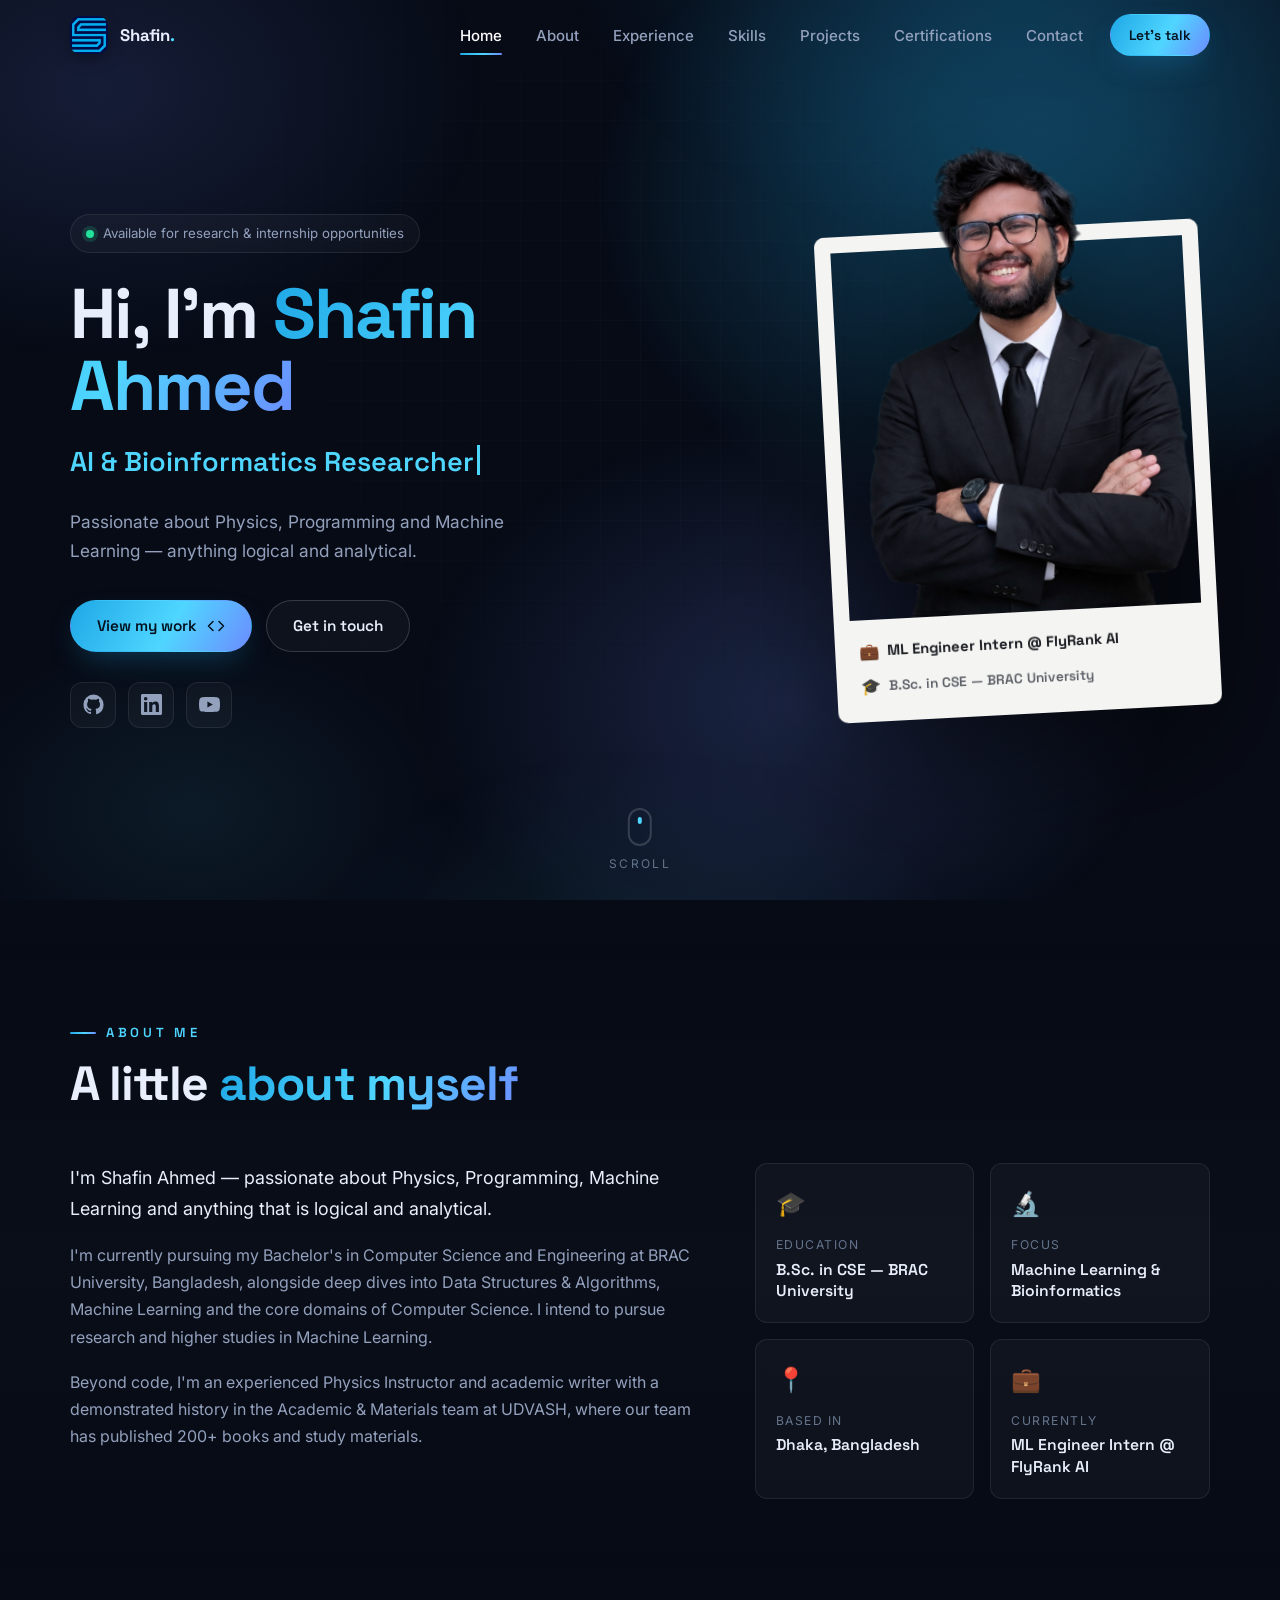
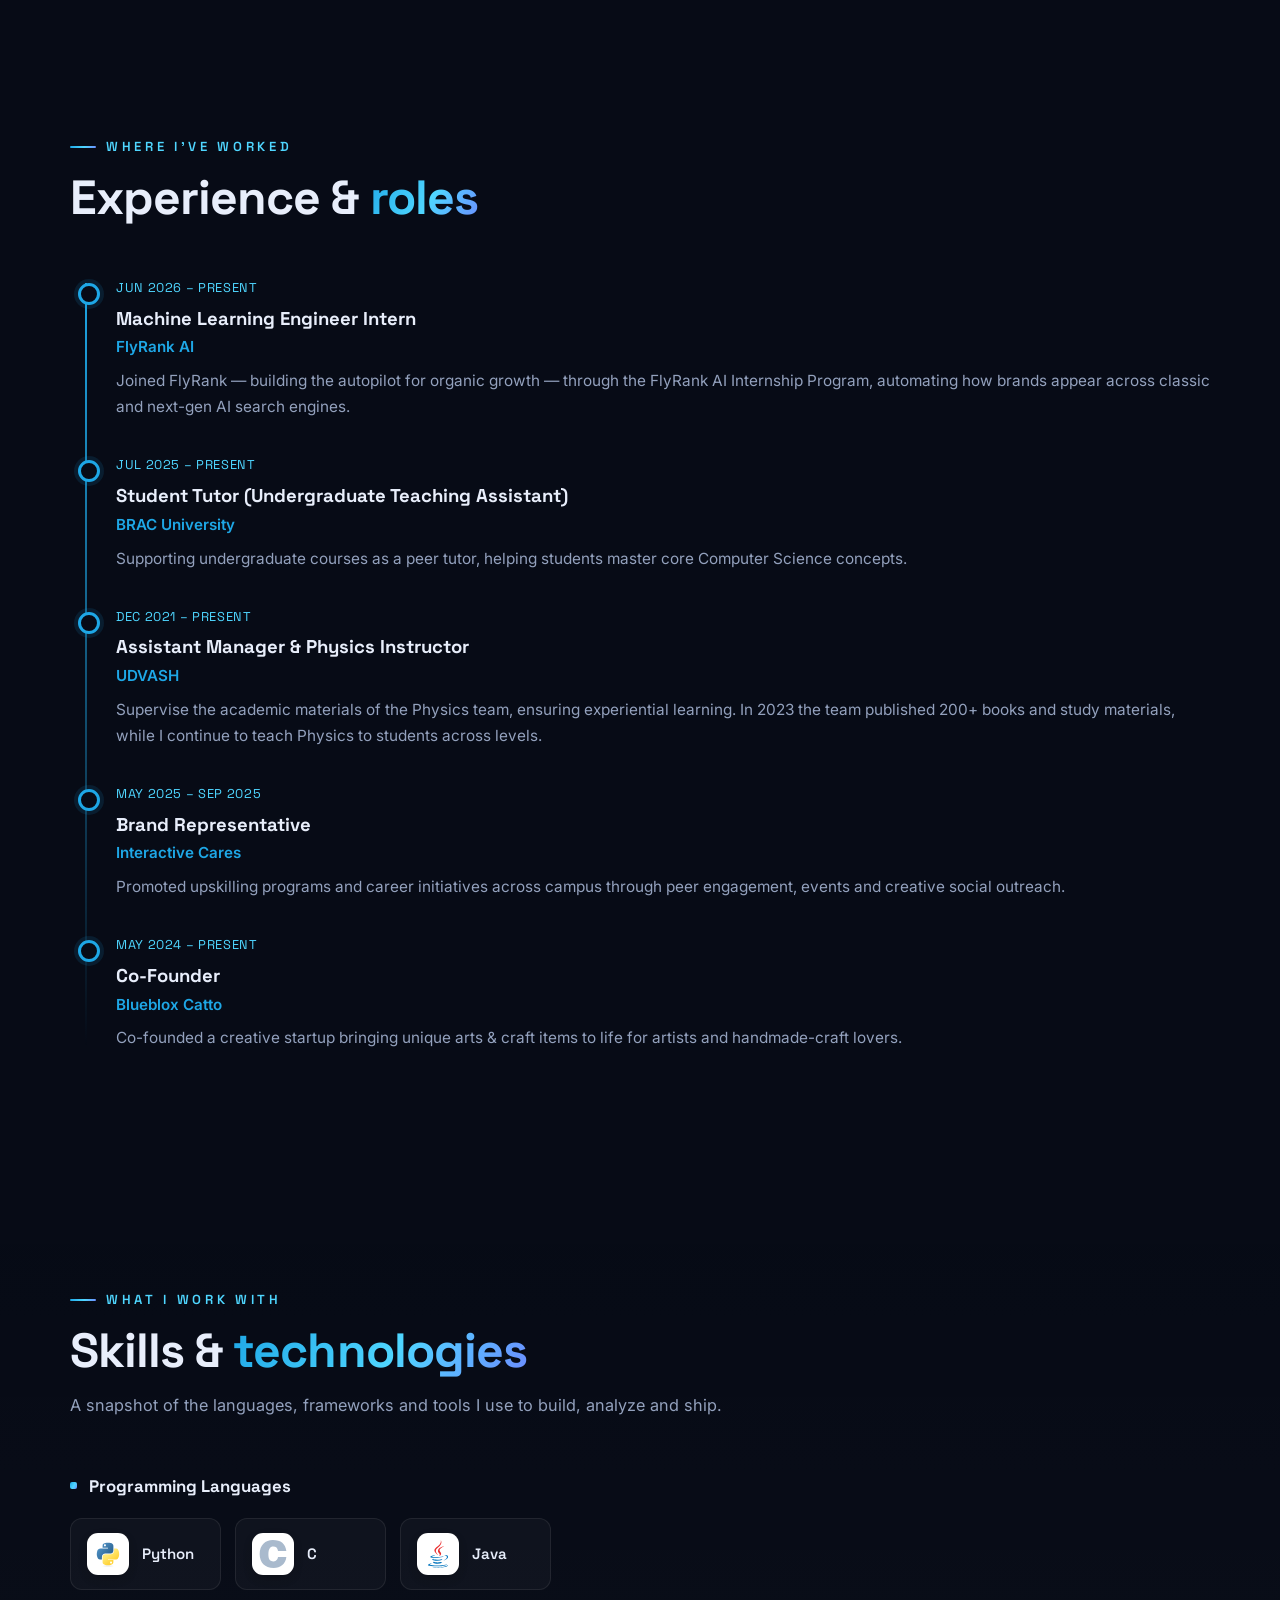
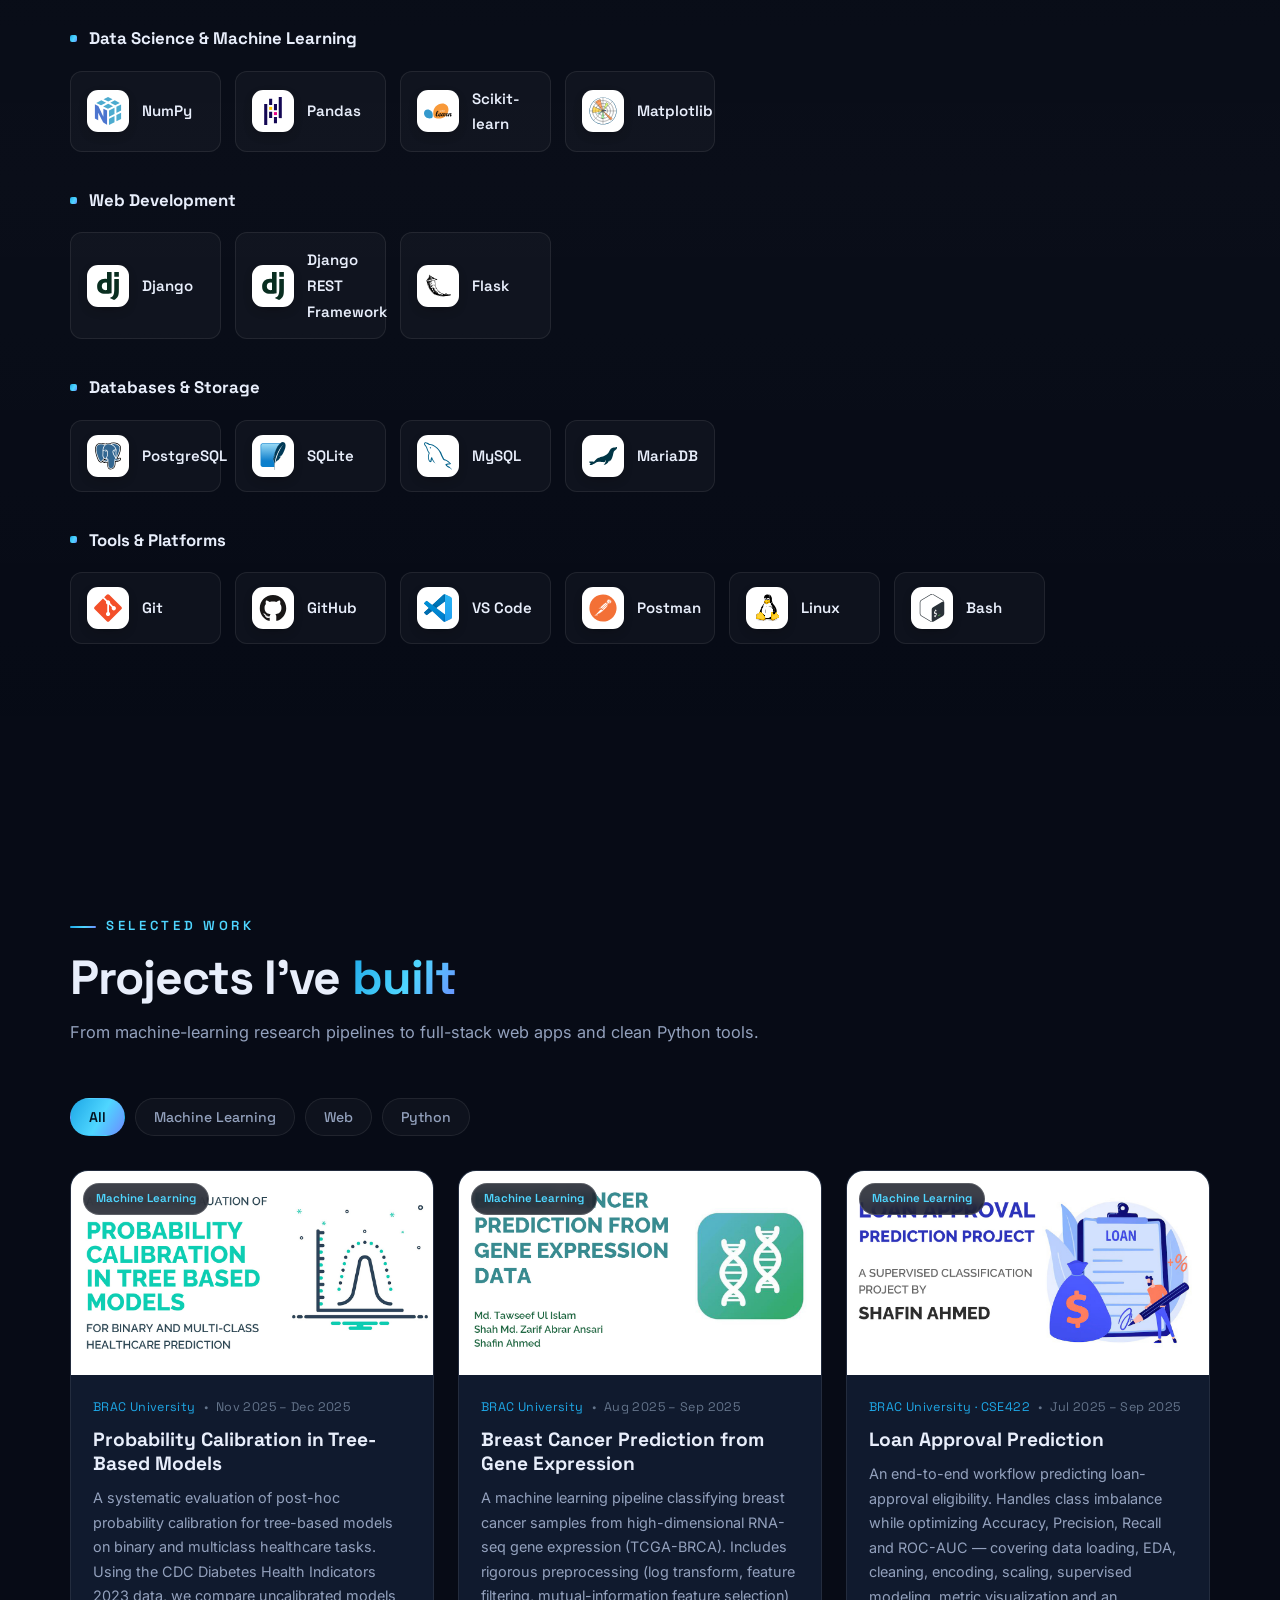
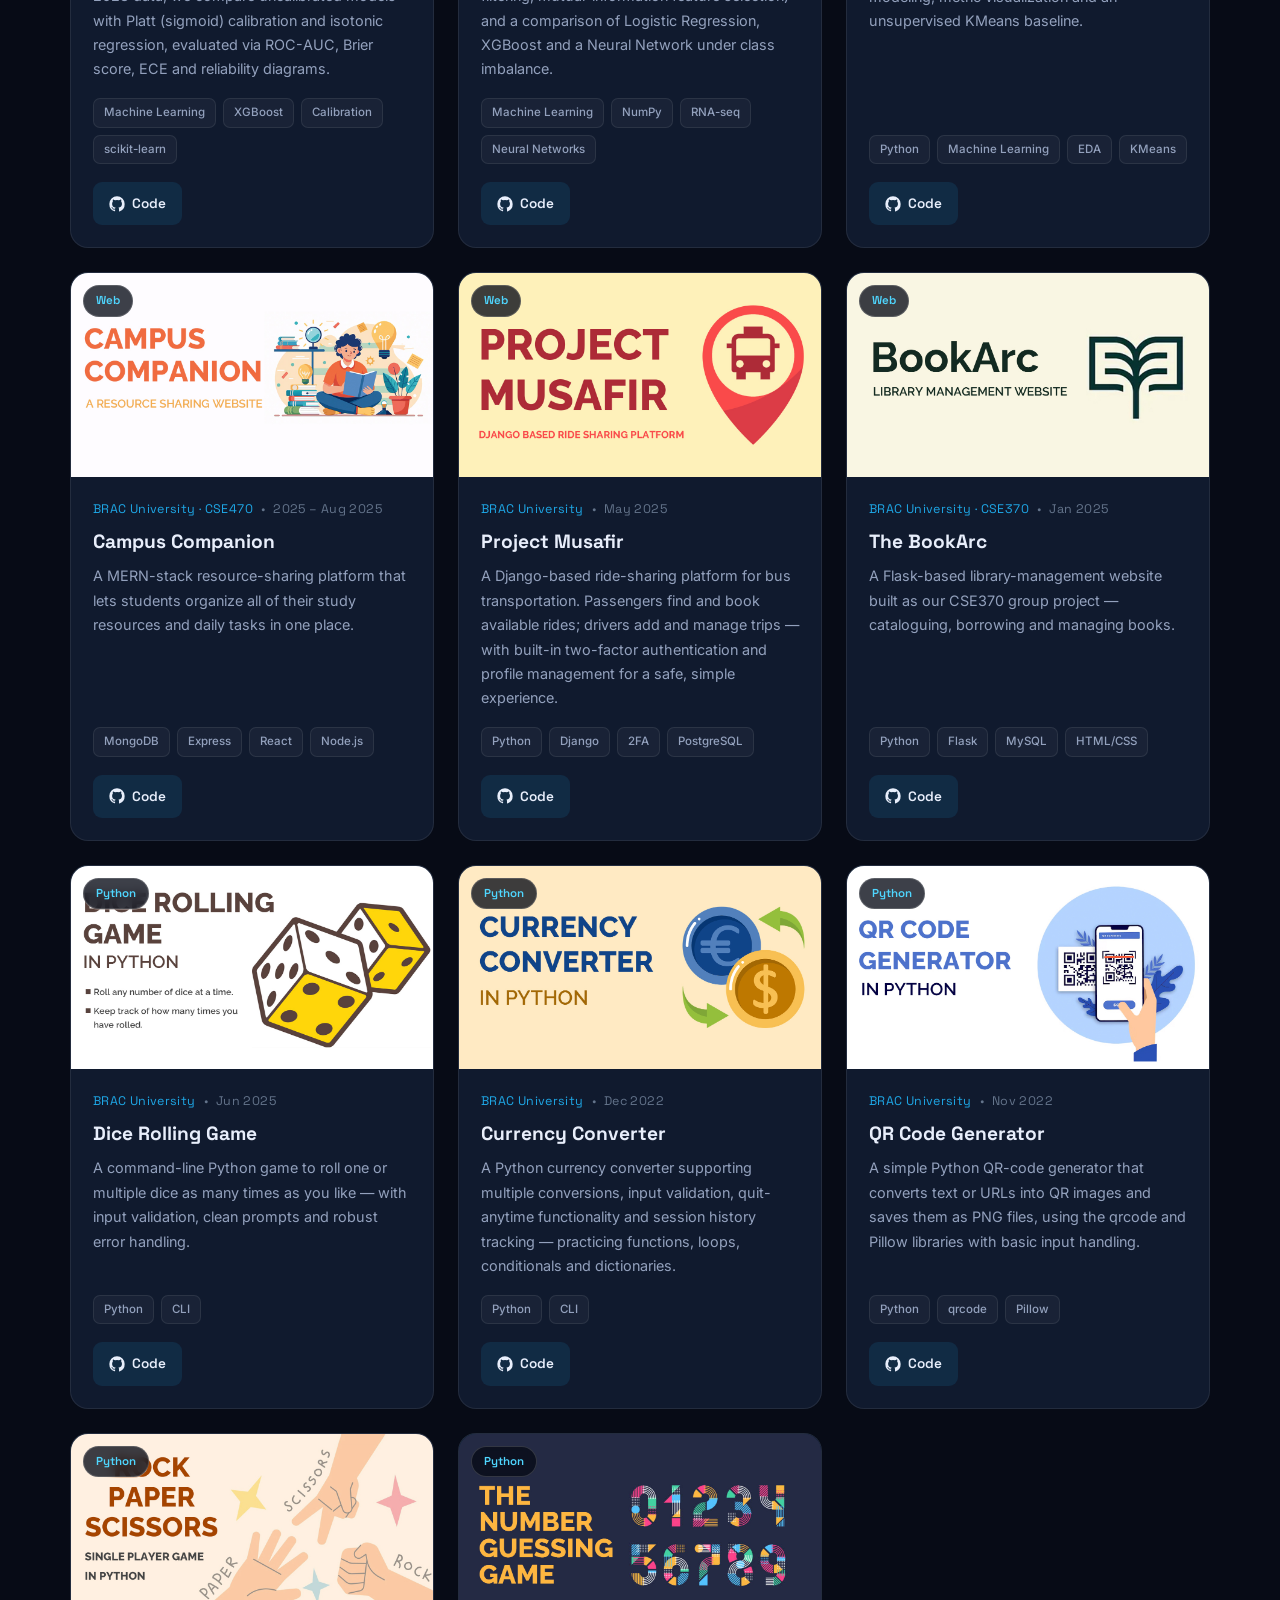
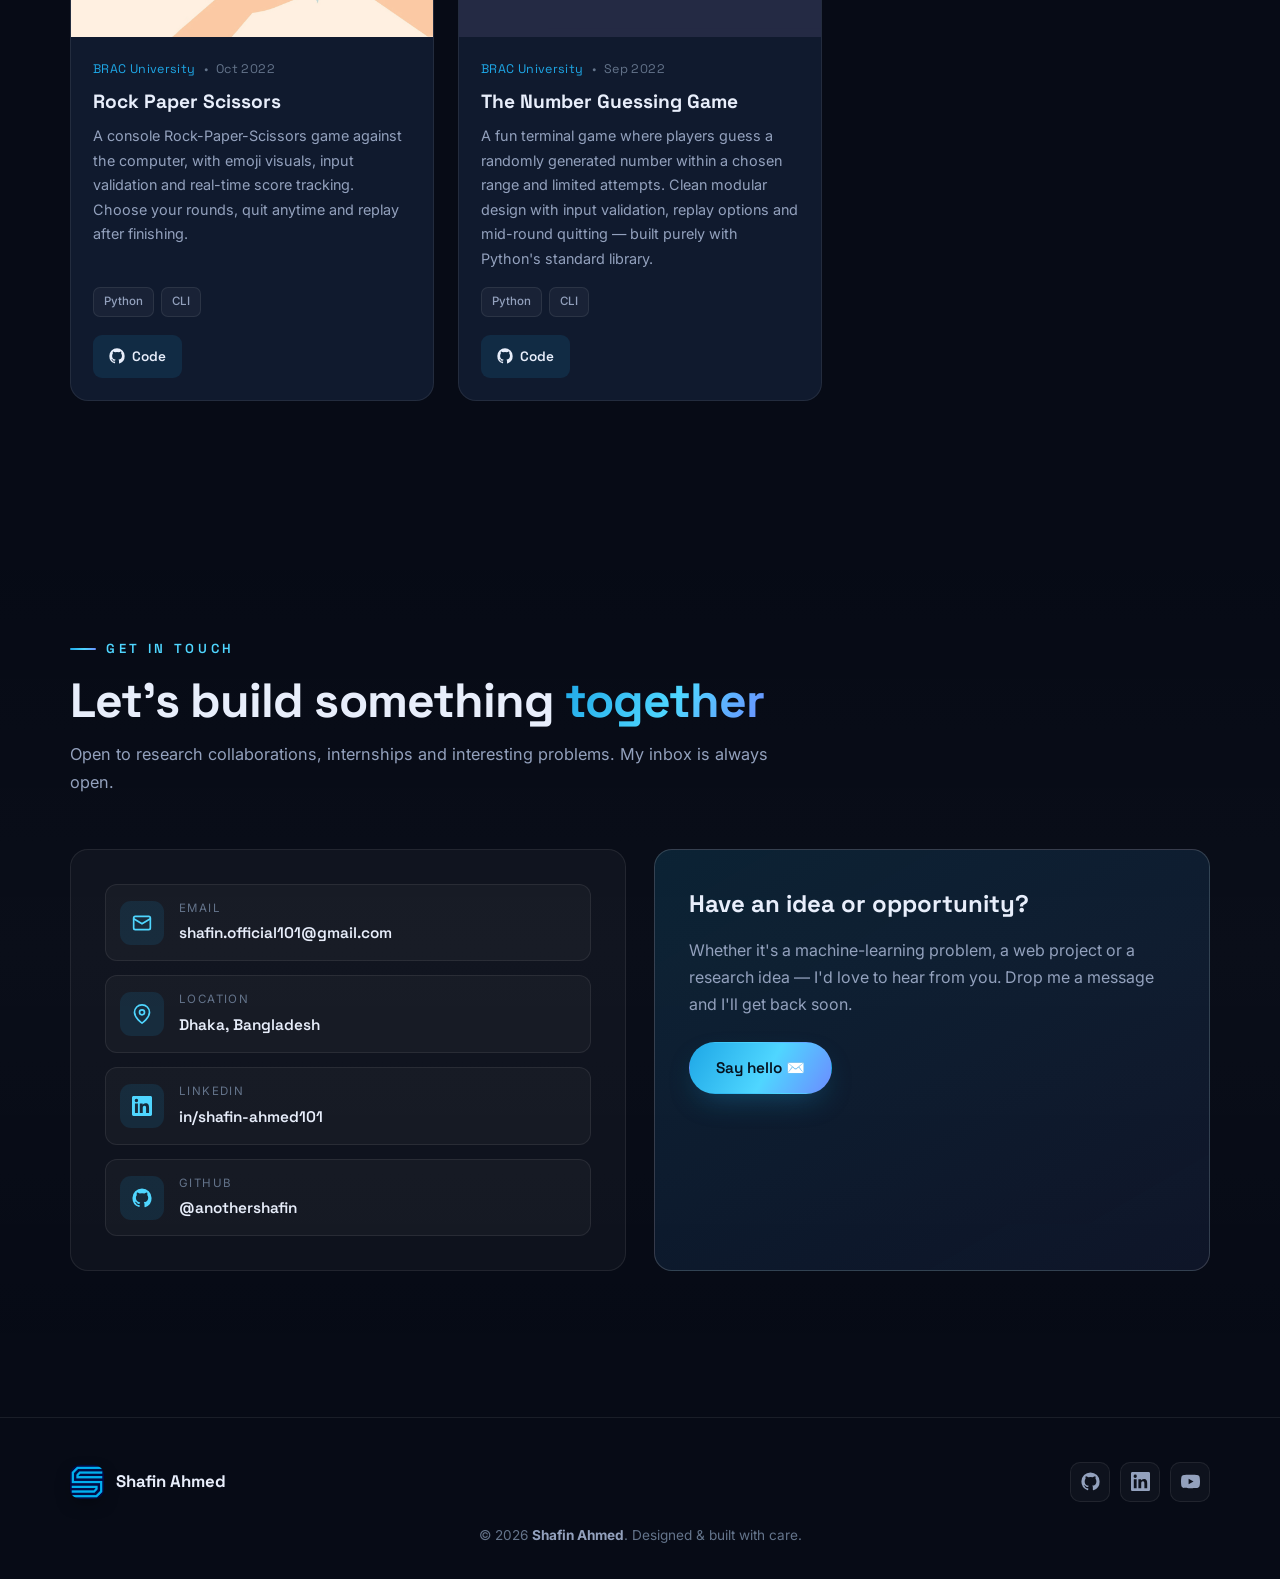
==== commit 55977ab0: "Redesign hero with polaroid-style portrait Replace the circular photo ring with a tilted polaroid ca" ====
--- a/index.html
+++ b/index.html
@@ -51,15 +51,17 @@
 
   <main>
     <!-- ===================== HERO ===================== -->
-    <section class="hero container" id="home">
-      <div class="hero-grid">
+    <section class="hero" id="home">
+      <div class="hero-glow"></div>
+      <div class="hero-grid container">
         <div id="hero-content"><!-- rendered by main.js --></div>
         <div class="hero-photo reveal d2">
-          <div class="ring">
-            <img src="assets/img/Linkedin DP Squared.jpg" alt="Portrait of Shafin Ahmed" />
+          <div class="polaroid">
+            <div class="polaroid-window">
+              <img src="assets/img/DP_wbg_2.png" alt="Portrait of Shafin Ahmed" />
+            </div>
+            <div class="polaroid-caption" id="polaroid-caption"><!-- rendered by main.js --></div>
           </div>
-          <div class="hero-chip c1"><span class="ic">🤖</span><span>Machine Learning<small>Research &amp; models</small></span></div>
-          <div class="hero-chip c2"><span class="ic">🐍</span><span>Python<small>Django · Data Science</small></span></div>
         </div>
       </div>
       <a href="#about" class="scroll-cue" aria-label="Scroll down">
--- a/assets/css/styles.css
+++ b/assets/css/styles.css
@@ -173,8 +173,15 @@
 .progress { position: fixed; top: 0; left: 0; height: 3px; width: 0%; z-index: 200; background: var(--accent-grad); box-shadow: 0 0 12px var(--accent-glow); transition: width 0.1s linear; }
 
 /* ---------- Hero ---------- */
-.hero { min-height: 100vh; display: flex; align-items: center; padding-top: calc(var(--nav-h) + 30px); padding-bottom: 60px; position: relative; }
-.hero-grid { display: grid; grid-template-columns: 1.25fr 0.9fr; gap: 56px; align-items: center; width: 100%; }
+.hero { min-height: 100vh; display: flex; align-items: center; padding-top: calc(var(--nav-h) + 30px); padding-bottom: 60px; position: relative; overflow: hidden; }
+.hero-glow {
+  position: absolute; inset: 0; z-index: 0;
+  background:
+    radial-gradient(52% 58% at 80% 22%, rgba(30,167,230,0.38), transparent 65%),
+    radial-gradient(42% 45% at 62% 78%, rgba(108,140,255,0.20), transparent 70%),
+    radial-gradient(30% 30% at 15% 90%, rgba(79,214,255,0.08), transparent 70%);
+}
+.hero-grid { position: relative; z-index: 2; display: grid; grid-template-columns: 1.25fr 0.9fr; gap: 56px; align-items: center; }
 
 .hero-badge {
   display: inline-flex; align-items: center; gap: 9px;
@@ -204,32 +211,26 @@
 .social-btn:hover { color: #fff; border-color: var(--accent); transform: translateY(-4px); background: rgba(30,167,230,0.1); box-shadow: 0 12px 24px -12px var(--accent-glow); }
 .social-btn svg { width: 21px; height: 21px; }
 
-/* Hero portrait */
-.hero-photo { justify-self: center; position: relative; }
-.hero-photo .ring {
-  position: relative; width: min(360px, 74vw); aspect-ratio: 1; border-radius: 50%;
-  padding: 8px; background: conic-gradient(from 140deg, var(--accent), var(--accent-3), var(--accent-2), var(--accent));
-  box-shadow: 0 30px 80px -30px var(--accent-glow);
+/* Hero portrait — polaroid */
+.hero-photo { justify-self: end; position: relative; }
+@keyframes floaty { 50% { transform: translateY(-16px); } }
+.polaroid {
+  width: min(30vw, 420px); margin-left: auto; transform: rotate(-3deg);
+  filter: drop-shadow(0 40px 70px rgba(0,0,0,0.6));
   animation: floaty 7s ease-in-out infinite;
 }
-.hero-photo .ring::before {
-  content: ""; position: absolute; inset: -30px; border-radius: 50%; z-index: -1;
-  background: radial-gradient(circle, var(--accent-glow), transparent 70%); filter: blur(20px);
-}
-.hero-photo img { width: 100%; height: 100%; object-fit: cover; object-position: center 22%; border-radius: 50%; border: 5px solid var(--bg); background: var(--bg-soft); }
-@keyframes floaty { 50% { transform: translateY(-16px); } }
-
-.hero-chip {
-  position: absolute; display: flex; align-items: center; gap: 10px;
-  padding: 10px 15px; border-radius: 14px;
-  background: rgba(11, 17, 32, 0.82); backdrop-filter: blur(10px);
-  border: 1px solid var(--border-strong); box-shadow: var(--shadow);
-  font-size: 0.84rem; font-weight: 600; font-family: var(--font-head);
-}
-.hero-chip .ic { font-size: 1.1rem; }
-.hero-chip.c1 { top: 14%; left: -6%; animation: floaty 6s ease-in-out infinite; }
-.hero-chip.c2 { bottom: 12%; right: -8%; animation: floaty 6s ease-in-out infinite 1.5s; }
-.hero-chip small { display: block; color: var(--muted); font-weight: 500; font-size: 0.72rem; }
+.polaroid-window {
+  position: relative; border: 16px solid #f4f4f2; border-bottom: 0;
+  border-radius: 10px 10px 0 0; aspect-ratio: 1/1; background: transparent; overflow: visible;
+}
+.polaroid-window img {
+  position: absolute; left: 50%; bottom: 0; top: -46%; height: 146%; width: auto; max-width: none;
+  transform: translateX(-50%); object-fit: contain; object-position: bottom;
+}
+.polaroid-caption { background: #f4f4f2; border-radius: 0 0 10px 10px; padding: 18px 8px 22px 24px; }
+.polaroid-caption .cap-row { display: flex; align-items: center; gap: 8px; font-family: var(--font-head); font-weight: 700; font-size: 0.92rem; color: #1a1c22; }
+.polaroid-caption .cap-row.sub { margin-top: 8px; font-weight: 600; font-size: 0.86rem; color: #5b5e66; }
+.polaroid-caption .ic { font-size: 1rem; }
 
 .scroll-cue { position: absolute; bottom: 26px; left: 50%; transform: translateX(-50%); color: var(--faint); font-size: 0.75rem; letter-spacing: 0.2em; text-transform: uppercase; display: flex; flex-direction: column; align-items: center; gap: 8px; }
 .scroll-cue .mouse { width: 24px; height: 38px; border: 2px solid var(--border-strong); border-radius: 14px; position: relative; }
@@ -430,12 +431,12 @@
 /* ---------- Responsive ---------- */
 @media (max-width: 900px) {
   .hero-grid { grid-template-columns: 1fr; gap: 40px; text-align: center; }
-  .hero-photo { order: -1; }
+  .hero-photo { order: -1; justify-self: center; }
+  .polaroid { width: min(60vw, 320px); margin-inline: auto; }
   .hero-actions, .hero-socials, .hero-badge { justify-content: center; }
   .hero-tagline { margin-inline: auto; }
   .about-grid { grid-template-columns: 1fr; gap: 34px; }
   .contact-wrap { grid-template-columns: 1fr; }
-  .hero-chip.c1 { left: 0; } .hero-chip.c2 { right: 0; }
 }
 @media (max-width: 720px) {
   .nav-links {
@@ -456,7 +457,6 @@
 }
 @media (max-width: 460px) {
   .projects-grid, .cert-grid { grid-template-columns: 1fr; }
-  .hero-chip { display: none; }
   .btn { width: 100%; justify-content: center; }
   .hero-actions { flex-direction: column; }
 }
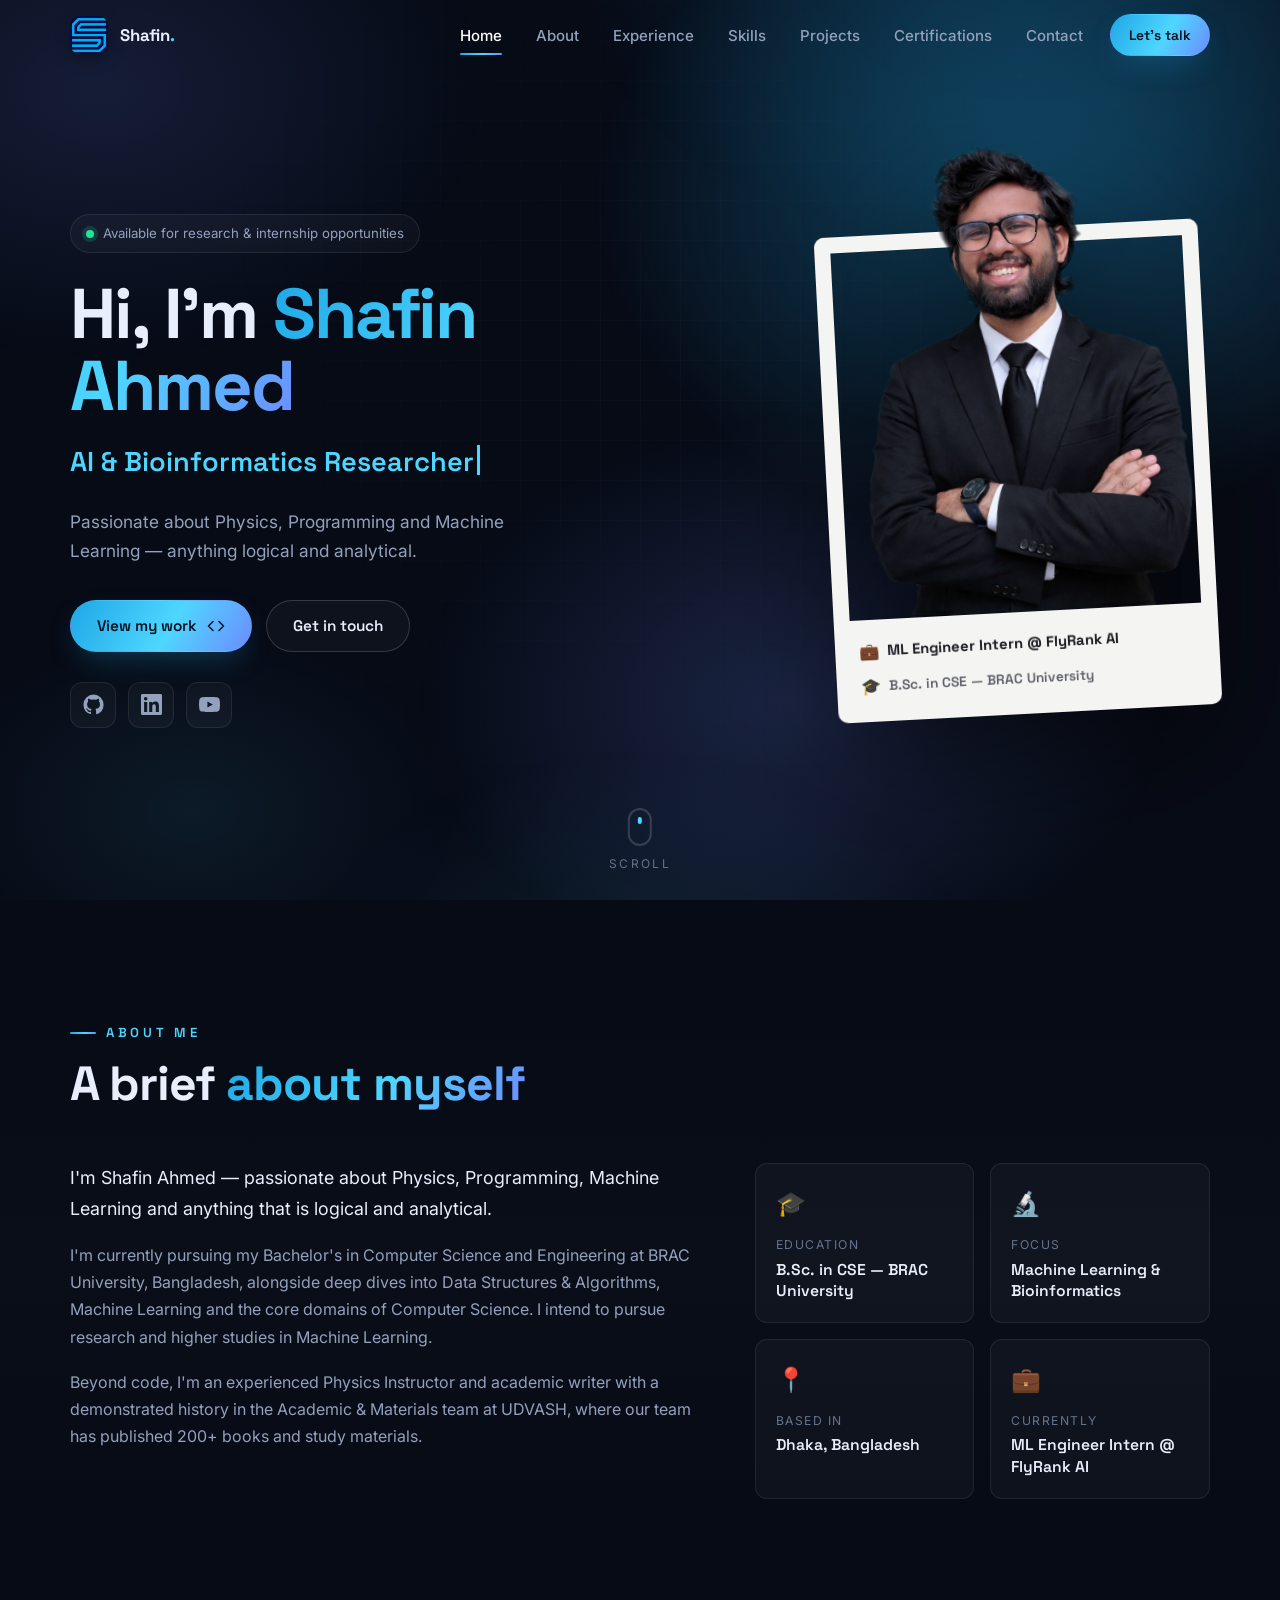
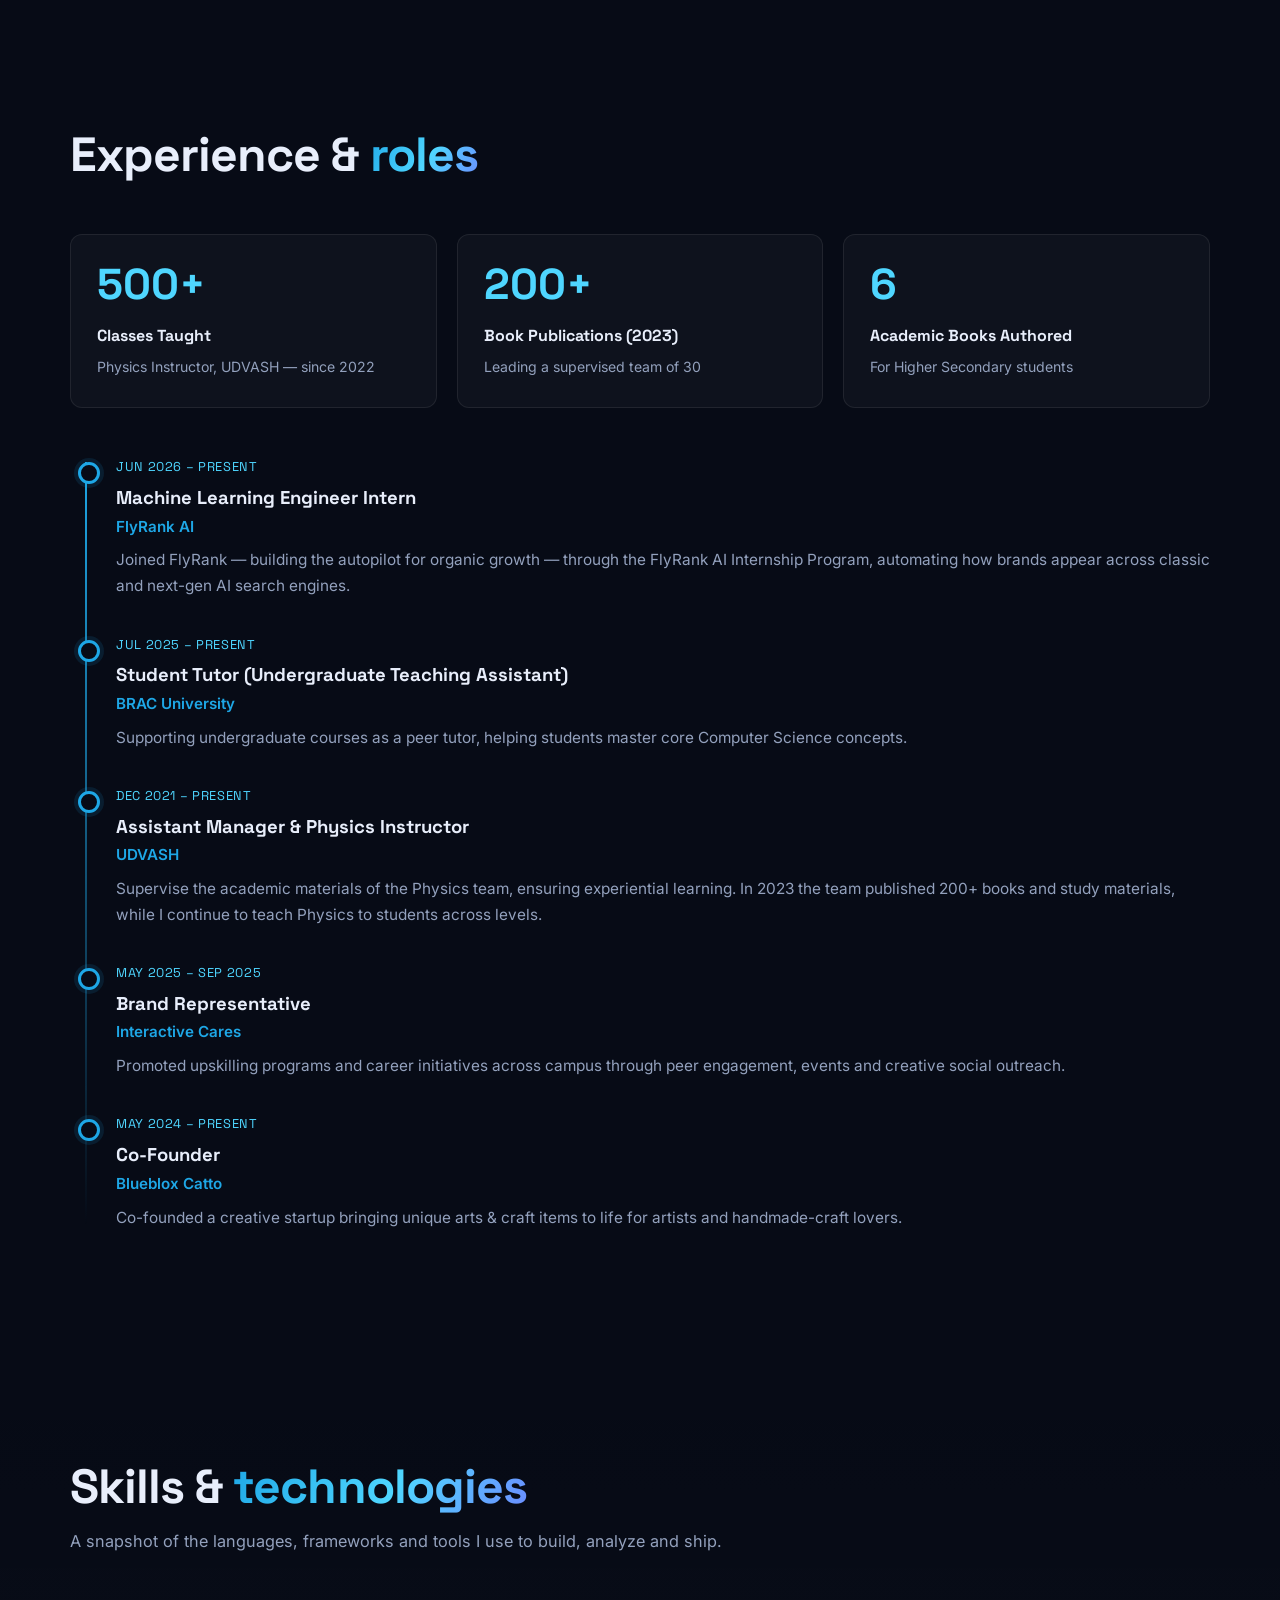
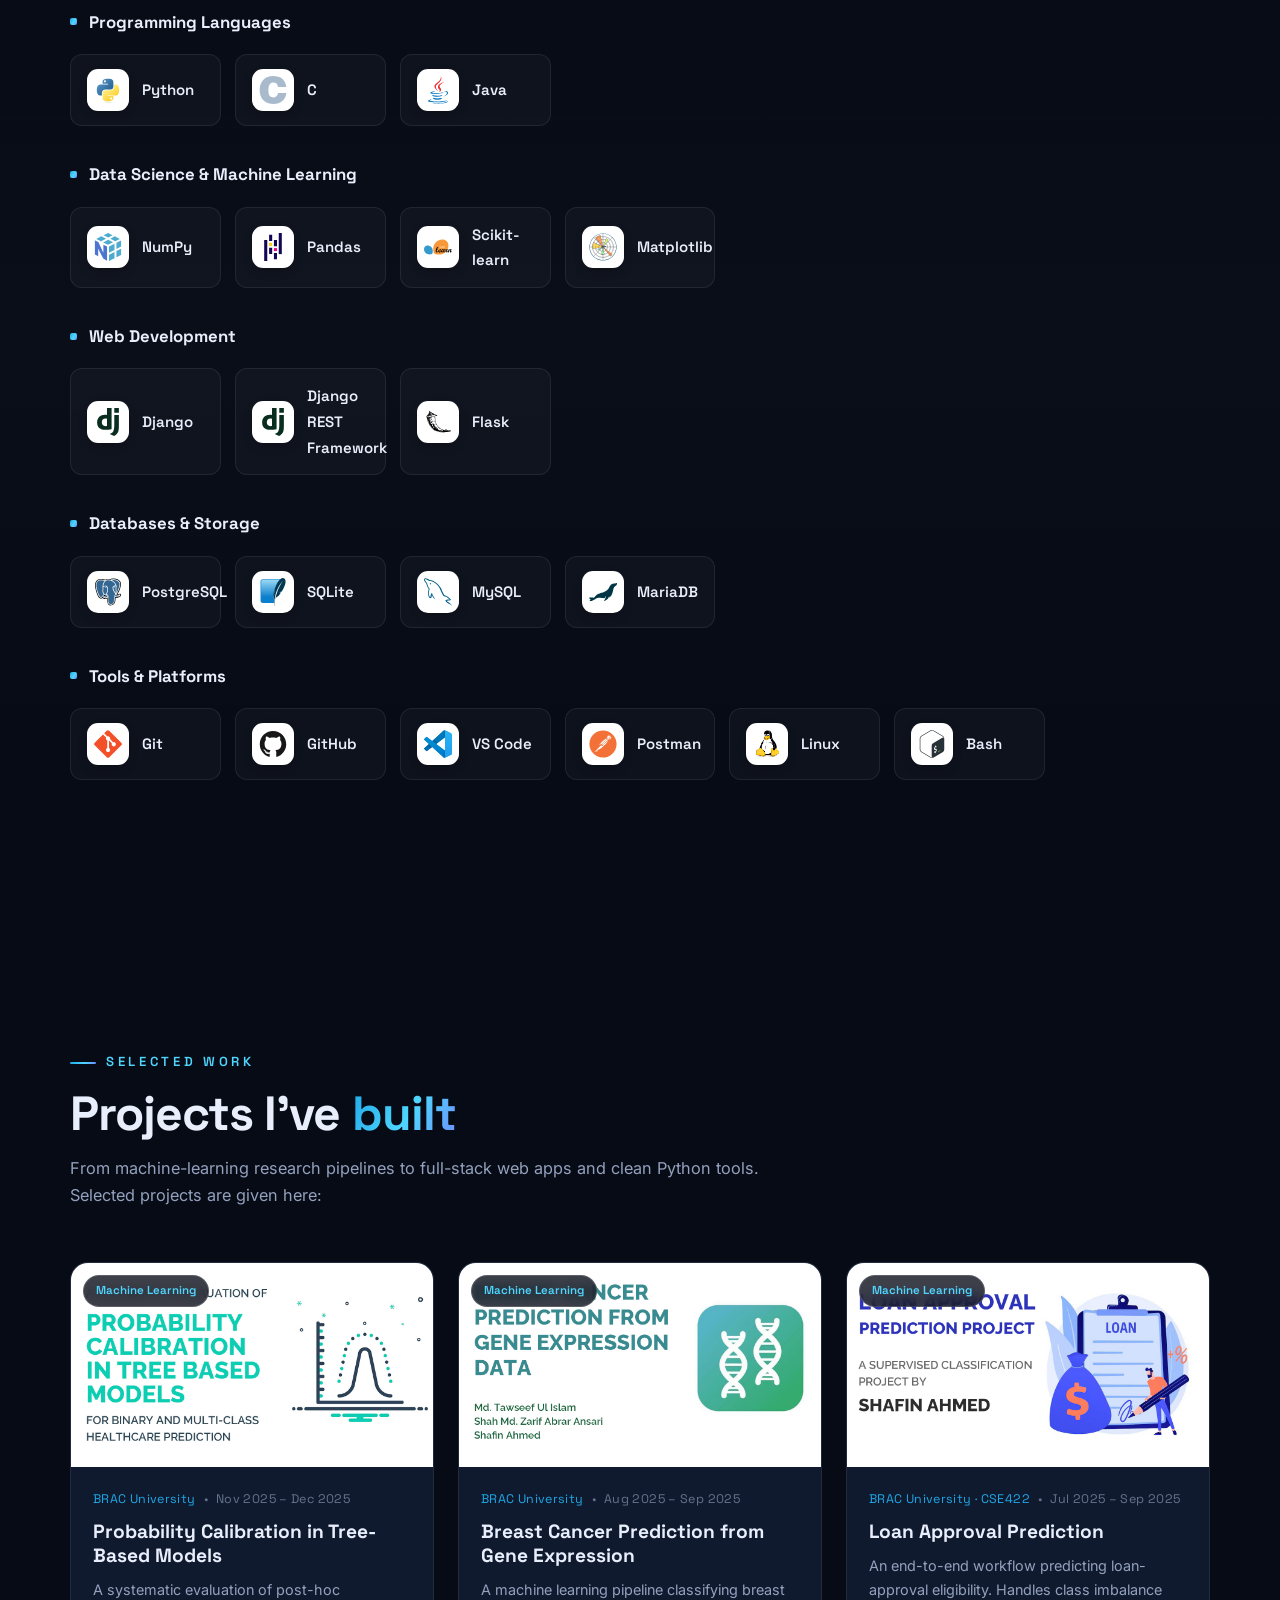
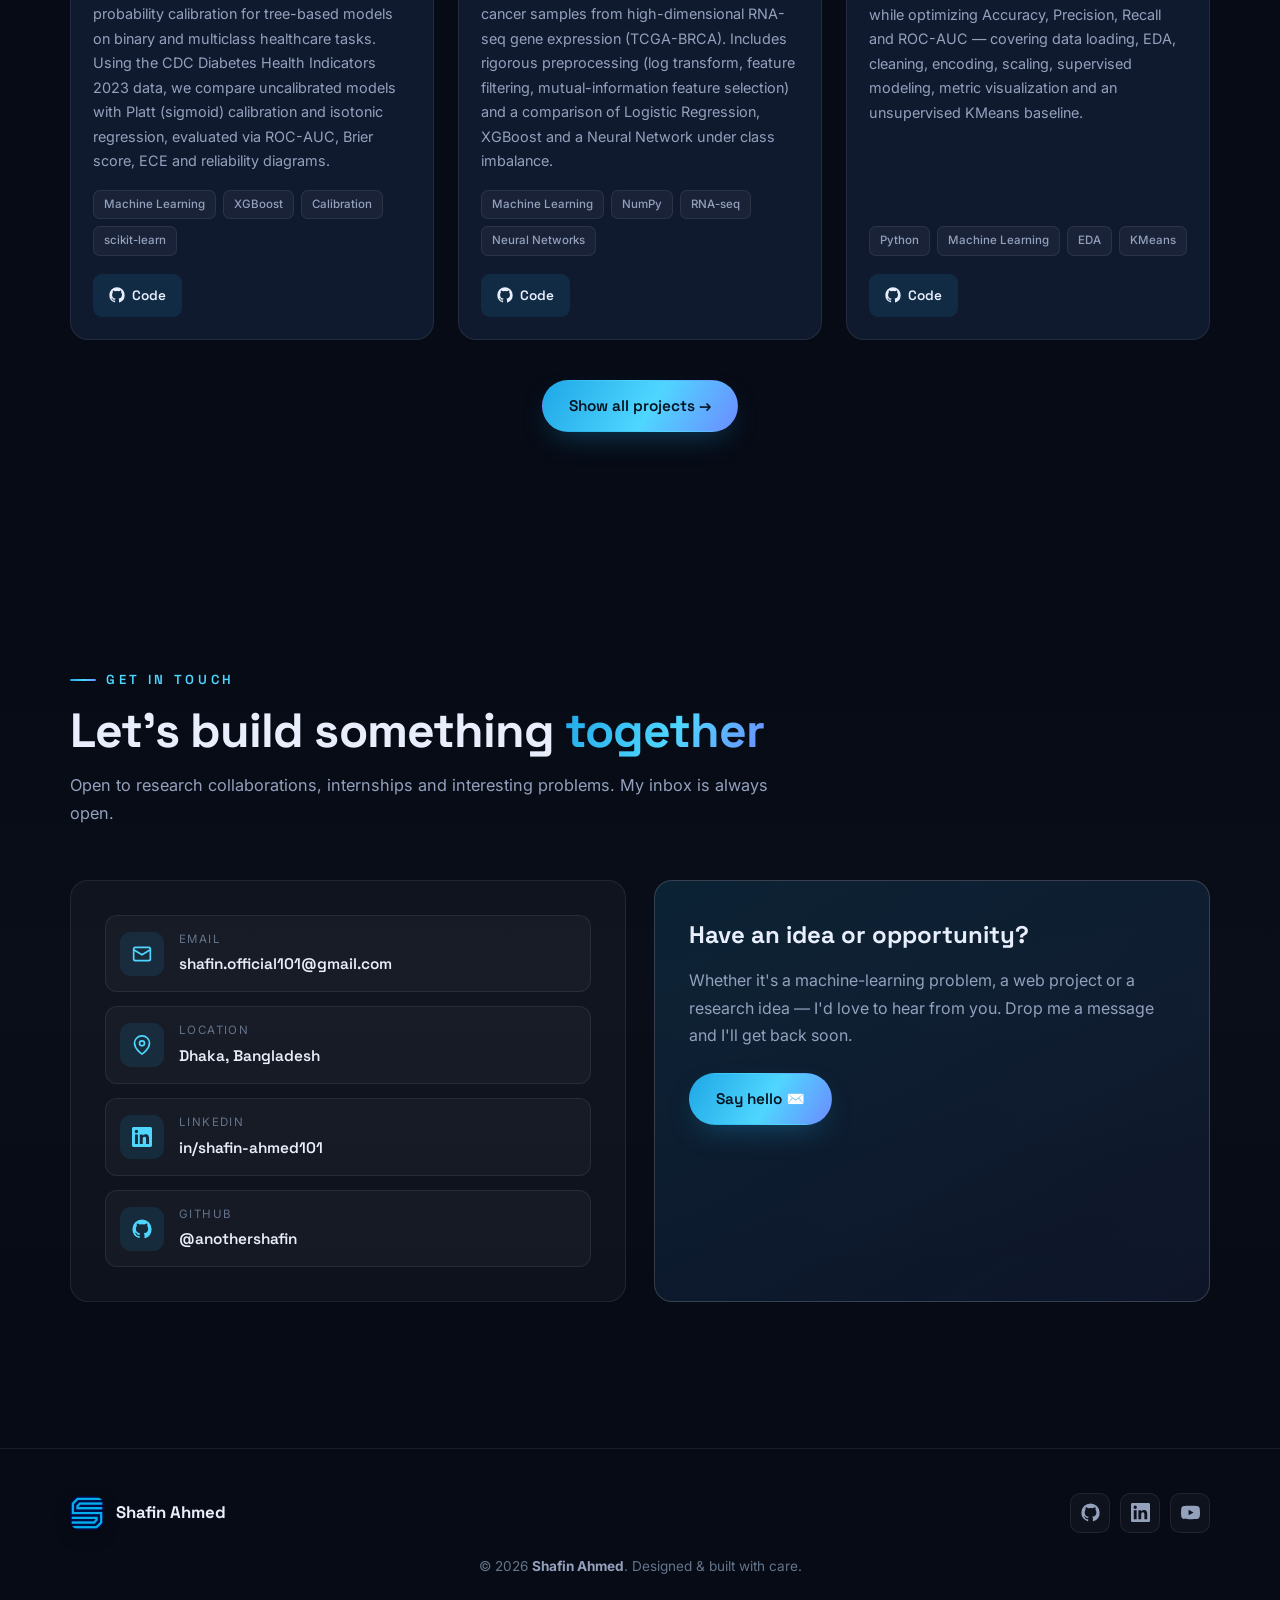
==== commit 1f214e9e: "Move stats cards, add dedicated Projects page, split experience layout - Move the animated experienc" ====
--- a/index.html
+++ b/index.html
@@ -7,11 +7,19 @@
   <meta name="description" content="Portfolio of Shafin Ahmed — AI & Bioinformatics Researcher, Machine Learning Engineer and Django Developer based in Dhaka, Bangladesh." />
   <meta name="author" content="Shafin Ahmed" />
 
-  <!-- Social preview -->
+  <!-- Social preview (Facebook, LinkedIn, WhatsApp, Discord, Slack, etc.) -->
   <meta property="og:type" content="website" />
-  <meta property="og:title" content="Shafin Ahmed — Portfolio" />
+  <meta property="og:url" content="https://anothershafin.github.io/" />
+  <meta property="og:site_name" content="Shafin Ahmed" />
+  <meta property="og:title" content="Shafin Ahmed | Portfolio" />
   <meta property="og:description" content="AI & Bioinformatics Researcher · Machine Learning Engineer · Django Developer" />
-  <meta property="og:image" content="assets/img/Linkedin%20DP%20Squared.jpg" />
+  <meta property="og:image" content="https://anothershafin.github.io/assets/img/main_featured.png" />
+
+  <!-- Twitter/X card -->
+  <meta name="twitter:card" content="summary_large_image" />
+  <meta name="twitter:title" content="Shafin Ahmed | Portfolio" />
+  <meta name="twitter:description" content="AI & Bioinformatics Researcher · Machine Learning Engineer · Django Developer" />
+  <meta name="twitter:image" content="https://anothershafin.github.io/assets/img/main_featured.png" />
 
   <link rel="icon" type="image/png" href="assets/img/favicon-32.png" />
   <link rel="apple-touch-icon" href="assets/img/apple-touch-icon.png" />
@@ -21,7 +29,7 @@
   <link rel="preconnect" href="https://fonts.gstatic.com" crossorigin />
   <link href="https://fonts.googleapis.com/css2?family=Inter:wght@400;500;600;700&family=Space+Grotesk:wght@400;500;600;700&display=swap" rel="stylesheet" />
 
-  <link rel="stylesheet" href="assets/css/styles.css" />
+  <link rel="stylesheet" href="assets/css/styles.css?v=4" />
 </head>
 <body>
   <div class="progress" id="progress"></div>
@@ -75,7 +83,7 @@
       <div class="container">
         <div class="section-head reveal">
           <span class="kicker">About me</span>
-          <h2 class="section-title">A little <span class="grad">about myself</span></h2>
+          <h2 class="section-title">A brief <span class="grad">about myself</span></h2>
         </div>
         <div class="about-grid">
           <div class="about-text" id="about-text"><!-- rendered --></div>
@@ -88,9 +96,9 @@
     <section class="section" id="experience">
       <div class="container">
         <div class="section-head reveal">
-          <span class="kicker">Where I've worked</span>
           <h2 class="section-title">Experience &amp; <span class="grad">roles</span></h2>
         </div>
+        <div class="stats-grid" id="exp-stats"><!-- rendered by main.js --></div>
         <div class="timeline" id="timeline"><!-- rendered --></div>
       </div>
     </section>
@@ -99,7 +107,6 @@
     <section class="section section--alt" id="skills">
       <div class="container">
         <div class="section-head reveal">
-          <span class="kicker">What I work with</span>
           <h2 class="section-title">Skills &amp; <span class="grad">technologies</span></h2>
           <p>A snapshot of the languages, frameworks and tools I use to build, analyze and ship.</p>
         </div>
@@ -113,10 +120,12 @@
         <div class="section-head reveal">
           <span class="kicker">Selected work</span>
           <h2 class="section-title">Projects I've <span class="grad">built</span></h2>
-          <p>From machine-learning research pipelines to full-stack web apps and clean Python tools.</p>
+          <p>From machine-learning research pipelines to full-stack web apps and clean Python tools.<br />Selected projects are given here:</p>
         </div>
-        <div class="filters" id="project-filters"><!-- rendered --></div>
         <div class="projects-grid" id="projects-grid"><!-- rendered --></div>
+        <div class="projects-cta reveal">
+          <a class="btn btn-primary" href="projects.html">Show all projects →</a>
+        </div>
       </div>
     </section>
 
@@ -159,7 +168,7 @@
   <button class="to-top" id="to-top" aria-label="Back to top"></button>
   <script>document.getElementById('to-top').innerHTML='<svg viewBox="0 0 24 24" fill="none" stroke="currentColor" stroke-width="2.4" stroke-linecap="round" stroke-linejoin="round"><path d="m18 15-6-6-6 6"/></svg>';</script>
 
-  <script src="assets/js/data.js"></script>
-  <script src="assets/js/main.js"></script>
+  <script src="assets/js/data.js?v=4"></script>
+  <script src="assets/js/main.js?v=4"></script>
 </body>
 </html>
--- a/assets/css/styles.css
+++ b/assets/css/styles.css
@@ -252,7 +252,7 @@
 .fact .val { font-weight: 600; font-family: var(--font-head); font-size: 0.98rem; line-height: 1.35; }
 
 /* ---------- Experience timeline ---------- */
-.timeline { position: relative; margin-left: 8px; }
+.timeline { position: relative; margin-left: 8px; margin-top: 48px; }
 .timeline::before { content: ""; position: absolute; left: 7px; top: 6px; bottom: 6px; width: 2px; background: linear-gradient(var(--accent), transparent); }
 .tl-item { position: relative; padding: 0 0 34px 38px; }
 .tl-item::before {
@@ -264,6 +264,17 @@
 .tl-role { font-family: var(--font-head); font-weight: 700; font-size: 1.16rem; margin-top: 4px; }
 .tl-org { color: var(--accent); font-weight: 600; font-size: 0.95rem; margin-bottom: 8px; }
 .tl-desc { color: var(--muted); font-size: 0.96rem; }
+
+/* ---------- Experience stats ---------- */
+.stats-grid { display: grid; grid-template-columns: repeat(3, 1fr); gap: 20px; }
+.stat-card {
+  background: var(--surface); border: 1px solid var(--border); border-radius: var(--radius-sm);
+  padding: 28px 26px; transition: transform 0.25s var(--ease), border-color 0.25s;
+}
+.stat-card:hover { transform: translateY(-4px); border-color: var(--border-strong); }
+.stat-num { font-family: var(--font-head); font-weight: 700; font-size: clamp(2.1rem, 4vw, 2.7rem); line-height: 1; color: var(--accent-2); }
+.stat-label { font-family: var(--font-head); font-weight: 700; font-size: 1rem; color: var(--text); margin-top: 16px; }
+.stat-sub { color: var(--muted); font-size: 0.88rem; margin-top: 6px; }
 
 /* ---------- Skills ---------- */
 .skill-group { margin-bottom: 34px; }
@@ -286,17 +297,18 @@
 .skill span { font-weight: 600; font-family: var(--font-head); font-size: 0.94rem; }
 
 /* ---------- Projects ---------- */
-.filters { display: flex; flex-wrap: wrap; gap: 10px; margin-bottom: 34px; }
-.filter-btn {
-  padding: 9px 18px; border-radius: 999px; cursor: pointer;
-  background: var(--surface); border: 1px solid var(--border); color: var(--muted);
-  font-family: var(--font-head); font-weight: 500; font-size: 0.88rem;
-  transition: all 0.22s var(--ease);
-}
-.filter-btn:hover { color: var(--text); border-color: var(--border-strong); }
-.filter-btn.active { background: var(--accent-grad); color: #04121f; border-color: transparent; font-weight: 600; }
-
 .projects-grid { display: grid; grid-template-columns: repeat(auto-fill, minmax(330px, 1fr)); gap: 24px; }
+.projects-cta { text-align: center; margin-top: 40px; }
+
+/* Category subtitles on the full Projects page */
+.project-category { margin-bottom: 56px; }
+.project-category:last-child { margin-bottom: 0; }
+.cat-title {
+  font-family: var(--font-head); font-weight: 700; font-size: 1.4rem;
+  margin-bottom: 24px; padding-bottom: 14px; border-bottom: 1px solid var(--border);
+  display: flex; align-items: center; gap: 12px;
+}
+.cat-title::before { content: ""; width: 8px; height: 8px; border-radius: 2px; background: var(--accent-grad); flex: none; }
 .pcard {
   display: flex; flex-direction: column; overflow: hidden;
   background: var(--surface-solid); border: 1px solid var(--border); border-radius: var(--radius);
@@ -304,7 +316,6 @@
   opacity: 1;
 }
 .pcard:hover { transform: translateY(-8px); border-color: var(--border-strong); box-shadow: var(--shadow); }
-.pcard.hide { display: none; }
 .pcard-media { position: relative; aspect-ratio: 16 / 9; overflow: hidden; background: var(--bg-soft); }
 .pcard-media img { position: relative; z-index: 1; width: 100%; height: 100%; object-fit: cover; transition: transform 0.5s var(--ease); }
 .pcard:hover .pcard-media img { transform: scale(1.06); }
@@ -453,10 +464,12 @@
   .nav-cta { margin: 6px 0 0; }
   .nav-toggle { display: block; }
   .facts { grid-template-columns: 1fr; }
+  .stats-grid { grid-template-columns: 1fr 1fr; gap: 14px; }
   .section-head { margin-bottom: 38px; }
 }
 @media (max-width: 460px) {
   .projects-grid, .cert-grid { grid-template-columns: 1fr; }
+  .stats-grid { grid-template-columns: 1fr; }
   .btn { width: 100%; justify-content: center; }
   .hero-actions { flex-direction: column; }
 }
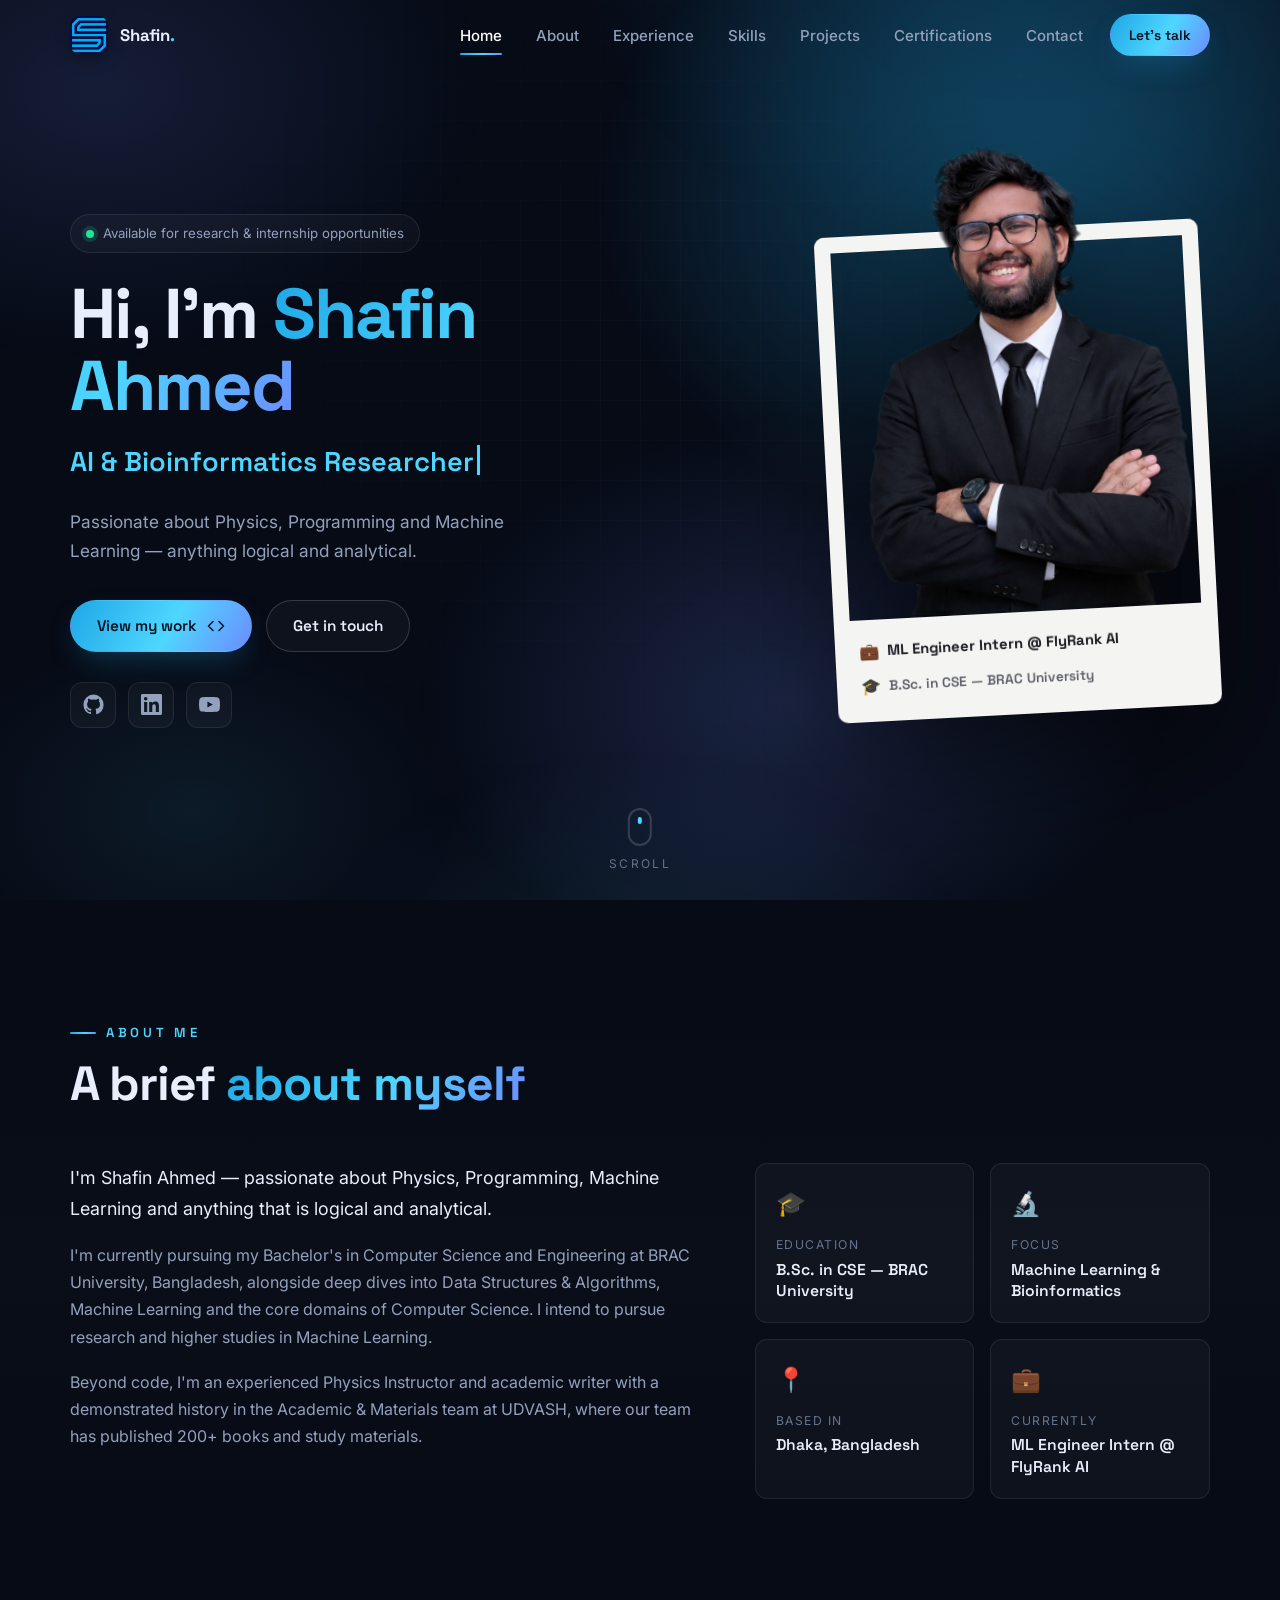
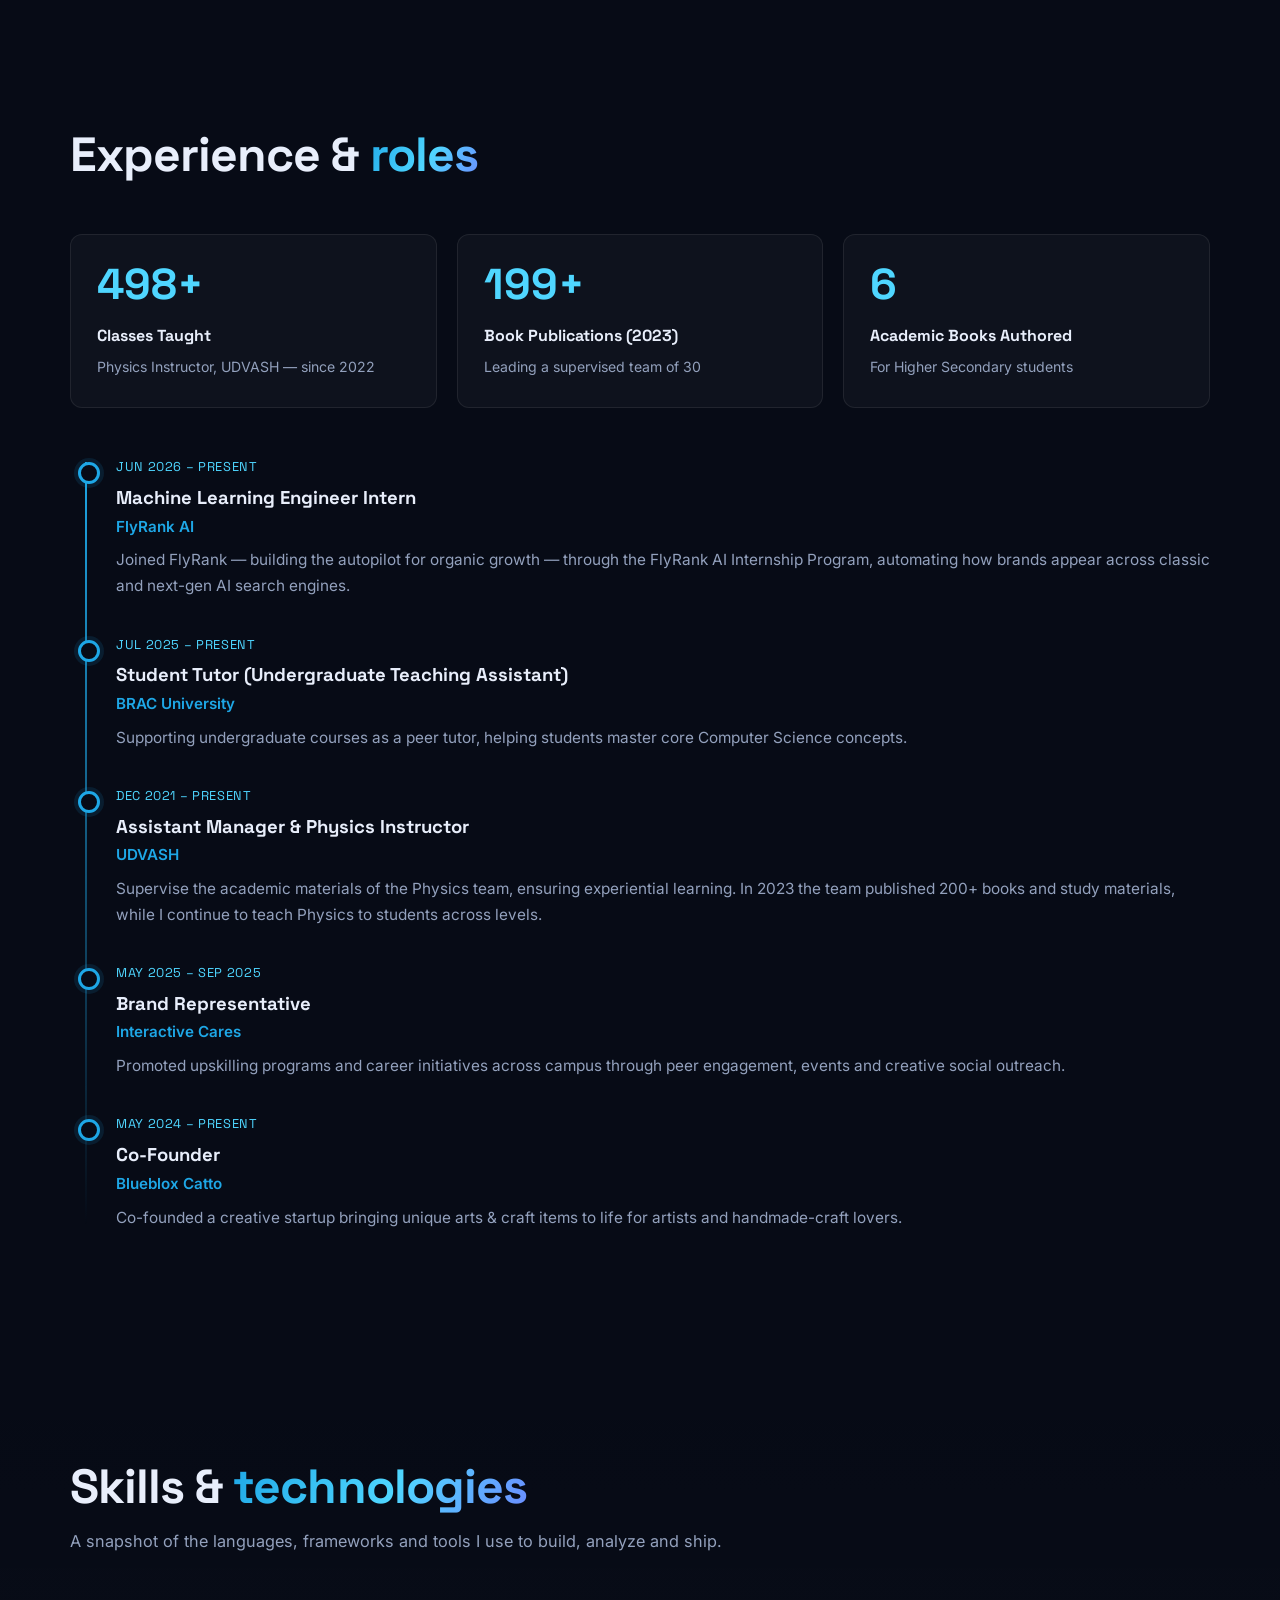
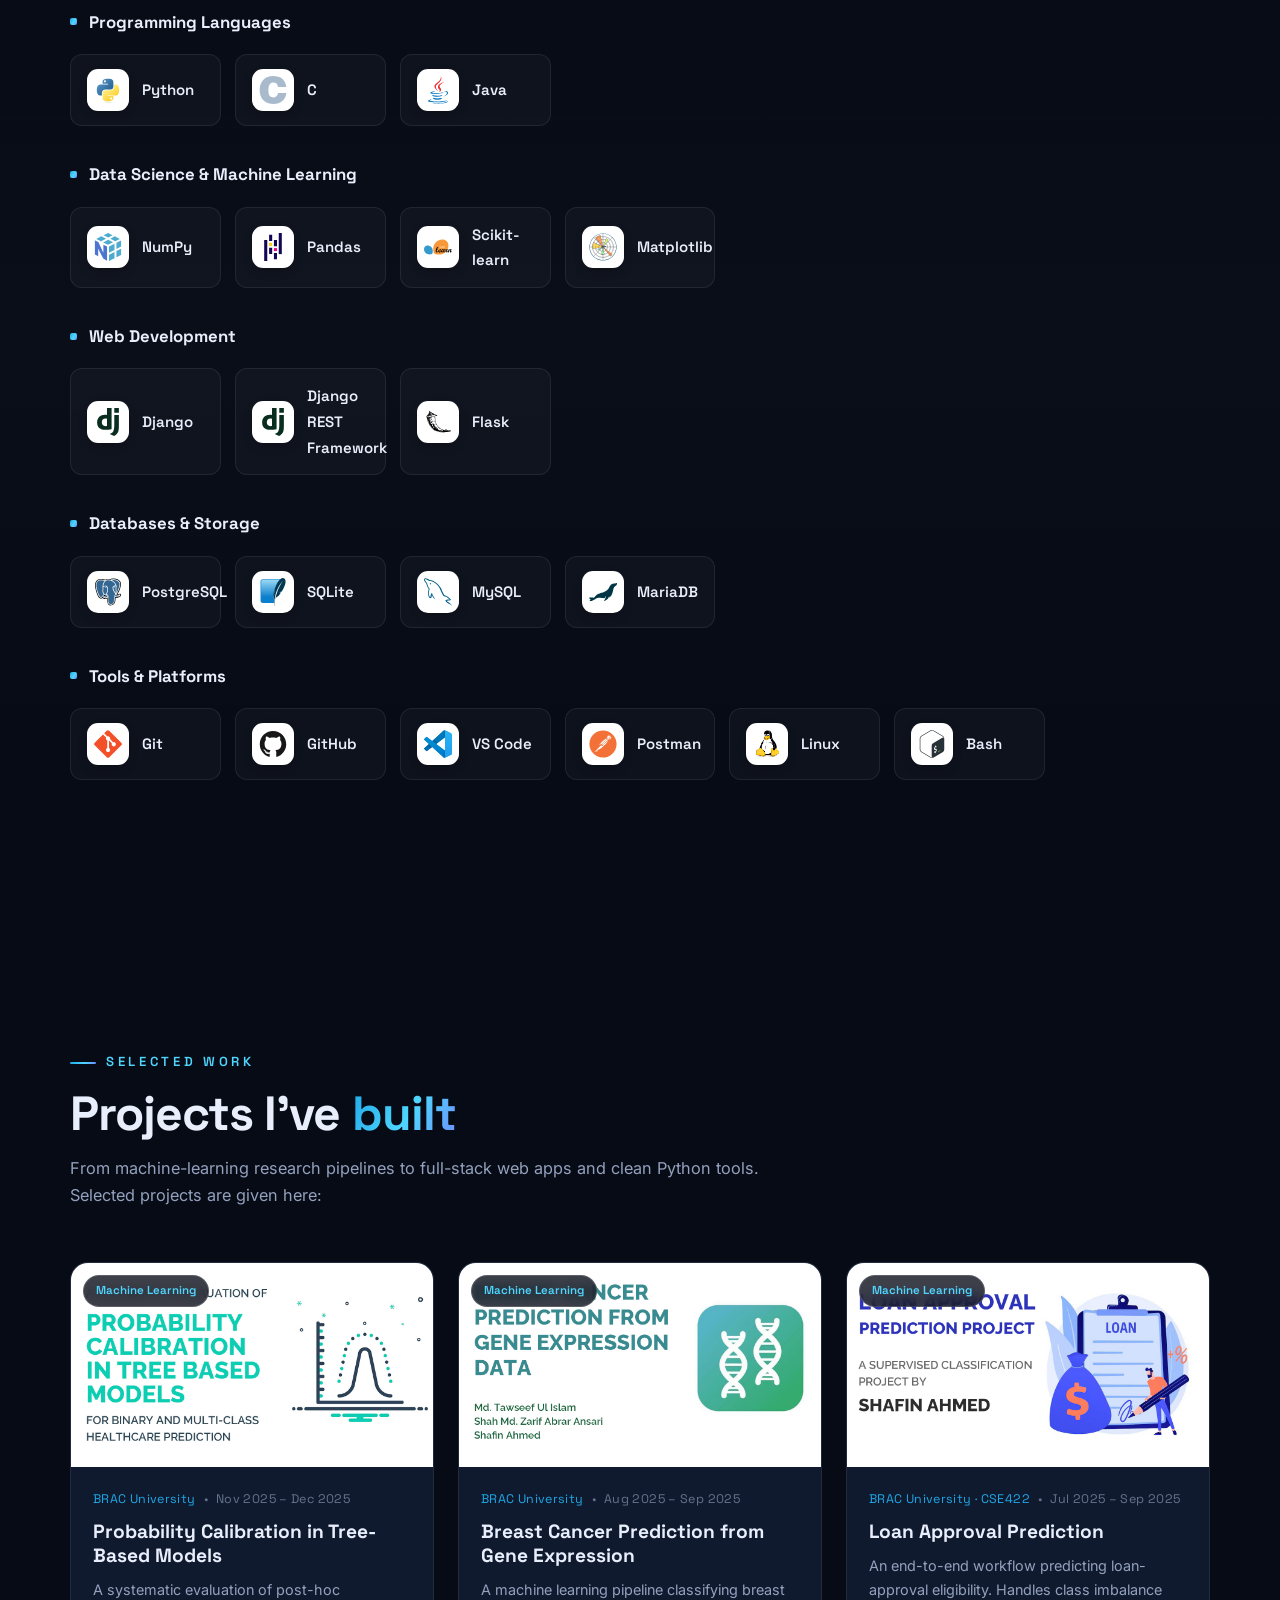
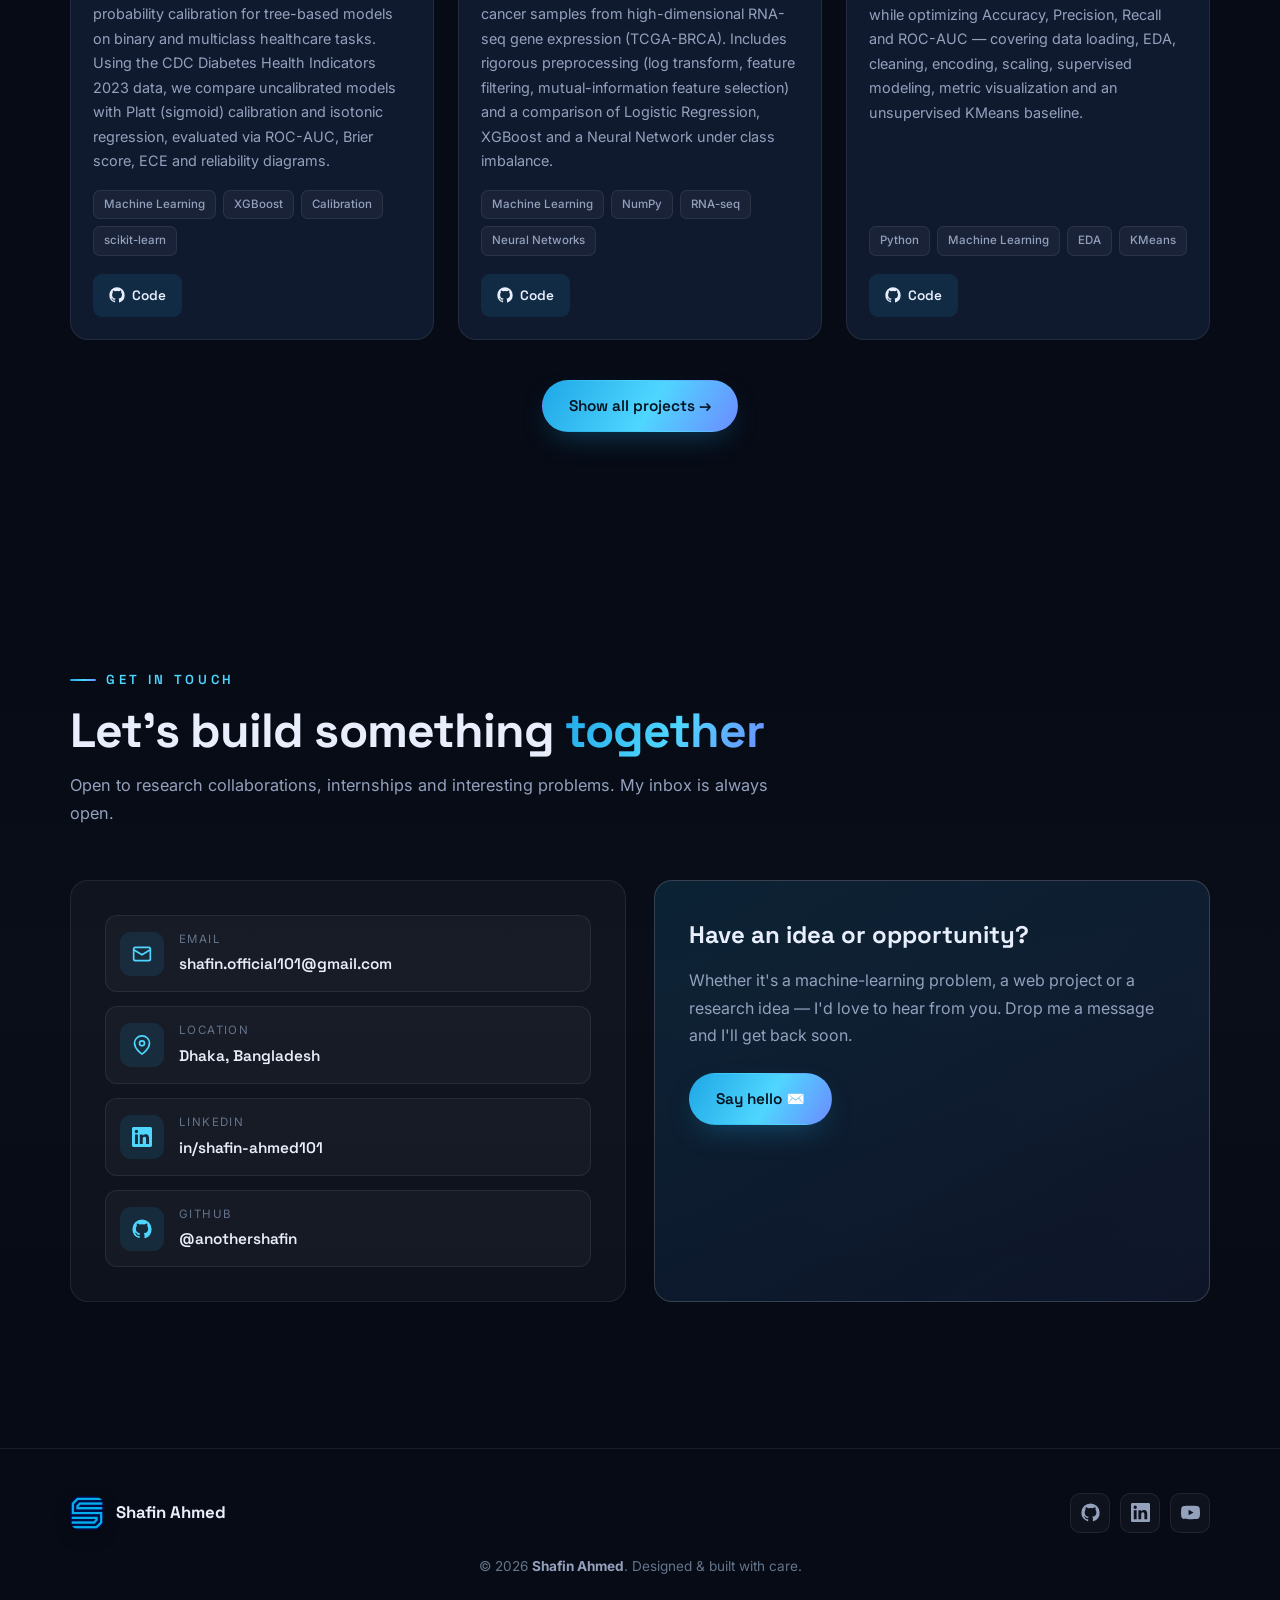
==== commit ffa9d771: "Replace scroll-driven hero with a static photo hero + project stat cards Remove the scroll-jacked ca" ====
--- a/index.html
+++ b/index.html
@@ -29,7 +29,7 @@
   <link rel="preconnect" href="https://fonts.gstatic.com" crossorigin />
   <link href="https://fonts.googleapis.com/css2?family=Inter:wght@400;500;600;700&family=Space+Grotesk:wght@400;500;600;700&display=swap" rel="stylesheet" />
 
-  <link rel="stylesheet" href="assets/css/styles.css?v=4" />
+  <link rel="stylesheet" href="assets/css/styles.css?v=5" />
 </head>
 <body>
   <div class="progress" id="progress"></div>
@@ -169,6 +169,6 @@
   <script>document.getElementById('to-top').innerHTML='<svg viewBox="0 0 24 24" fill="none" stroke="currentColor" stroke-width="2.4" stroke-linecap="round" stroke-linejoin="round"><path d="m18 15-6-6-6 6"/></svg>';</script>
 
   <script src="assets/js/data.js?v=4"></script>
-  <script src="assets/js/main.js?v=4"></script>
+  <script src="assets/js/main.js?v=5"></script>
 </body>
 </html>
--- a/assets/css/styles.css
+++ b/assets/css/styles.css
@@ -265,16 +265,28 @@
 .tl-org { color: var(--accent); font-weight: 600; font-size: 0.95rem; margin-bottom: 8px; }
 .tl-desc { color: var(--muted); font-size: 0.96rem; }
 
-/* ---------- Experience stats ---------- */
+/* ---------- Animated stat cards (Experience section + Projects page) ---------- */
 .stats-grid { display: grid; grid-template-columns: repeat(3, 1fr); gap: 20px; }
 .stat-card {
+  display: block;
   background: var(--surface); border: 1px solid var(--border); border-radius: var(--radius-sm);
-  padding: 28px 26px; transition: transform 0.25s var(--ease), border-color 0.25s;
+  padding: 28px 26px; transition: transform 0.25s var(--ease), border-color 0.25s, background 0.25s;
 }
 .stat-card:hover { transform: translateY(-4px); border-color: var(--border-strong); }
+a.stat-card:hover { background: rgba(30,167,230,0.06); }
 .stat-num { font-family: var(--font-head); font-weight: 700; font-size: clamp(2.1rem, 4vw, 2.7rem); line-height: 1; color: var(--accent-2); }
 .stat-label { font-family: var(--font-head); font-weight: 700; font-size: 1rem; color: var(--text); margin-top: 16px; }
 .stat-sub { color: var(--muted); font-size: 0.88rem; margin-top: 6px; }
+
+/* Neon icon badge — used on the Projects page category stat cards */
+.stat-icon {
+  width: 48px; height: 48px; border-radius: 12px; margin-bottom: 18px;
+  display: grid; place-items: center;
+  background: rgba(30,167,230,0.12);
+  box-shadow: inset 0 0 0 1px rgba(30,167,230,0.28);
+  color: var(--accent-2);
+}
+.stat-icon svg { width: 24px; height: 24px; filter: drop-shadow(0 0 7px rgba(30,167,230,0.65)); }
 
 /* ---------- Skills ---------- */
 .skill-group { margin-bottom: 34px; }
@@ -426,6 +438,36 @@
 .page-hero p { color: var(--muted); max-width: 620px; margin: 16px auto 0; }
 .breadcrumb { display: flex; justify-content: center; gap: 8px; align-items: center; font-size: 0.85rem; color: var(--faint); margin-bottom: 22px; }
 .breadcrumb a:hover { color: var(--accent-2); }
+
+/* ---------- Photo hero (Projects page) ---------- */
+.proj-hero {
+  position: relative; overflow: hidden;
+  min-height: min(78vh, 680px);
+  display: flex; align-items: center;
+  padding: calc(var(--nav-h) + 40px) 0 60px;
+}
+.proj-hero-media { position: absolute; inset: 0; z-index: 0; }
+.proj-hero-media img { width: 100%; height: 100%; object-fit: cover; object-position: 78% center; }
+.proj-hero-veil {
+  position: absolute; inset: 0;
+  background:
+    linear-gradient(90deg, rgba(7,11,22,0.97) 0%, rgba(7,11,22,0.88) 32%, rgba(7,11,22,0.42) 62%, rgba(7,11,22,0.08) 100%),
+    linear-gradient(180deg, rgba(7,11,22,0.55) 0%, transparent 22%, transparent 78%, rgba(7,11,22,0.75) 100%);
+}
+.proj-hero-content { position: relative; z-index: 1; max-width: 640px; }
+.proj-hero-content .breadcrumb { justify-content: flex-start; }
+.proj-hero-content .kicker { margin-bottom: 18px; }
+.proj-hero-content h1 {
+  font-family: var(--font-head); font-weight: 700;
+  font-size: clamp(2.4rem, 5.6vw, 3.8rem); line-height: 1.05; letter-spacing: -0.03em;
+}
+.proj-hero-content h1 .grad { background: var(--accent-grad); -webkit-background-clip: text; background-clip: text; color: transparent; }
+.proj-hero-content p { color: var(--muted); font-size: 1.05rem; margin-top: 20px; max-width: 50ch; }
+@media (max-width: 720px) {
+  .proj-hero { min-height: 520px; padding-top: calc(var(--nav-h) + 30px); }
+  .proj-hero-media img { object-position: 68% center; }
+  .proj-hero-veil { background: linear-gradient(180deg, rgba(7,11,22,0.55) 0%, rgba(7,11,22,0.55) 42%, rgba(7,11,22,0.93) 78%, rgba(7,11,22,0.98) 100%); }
+}
 
 /* ---------- Reveal animations ---------- */
 .reveal { opacity: 0; transform: translateY(28px); transition: opacity 0.7s var(--ease), transform 0.7s var(--ease); }
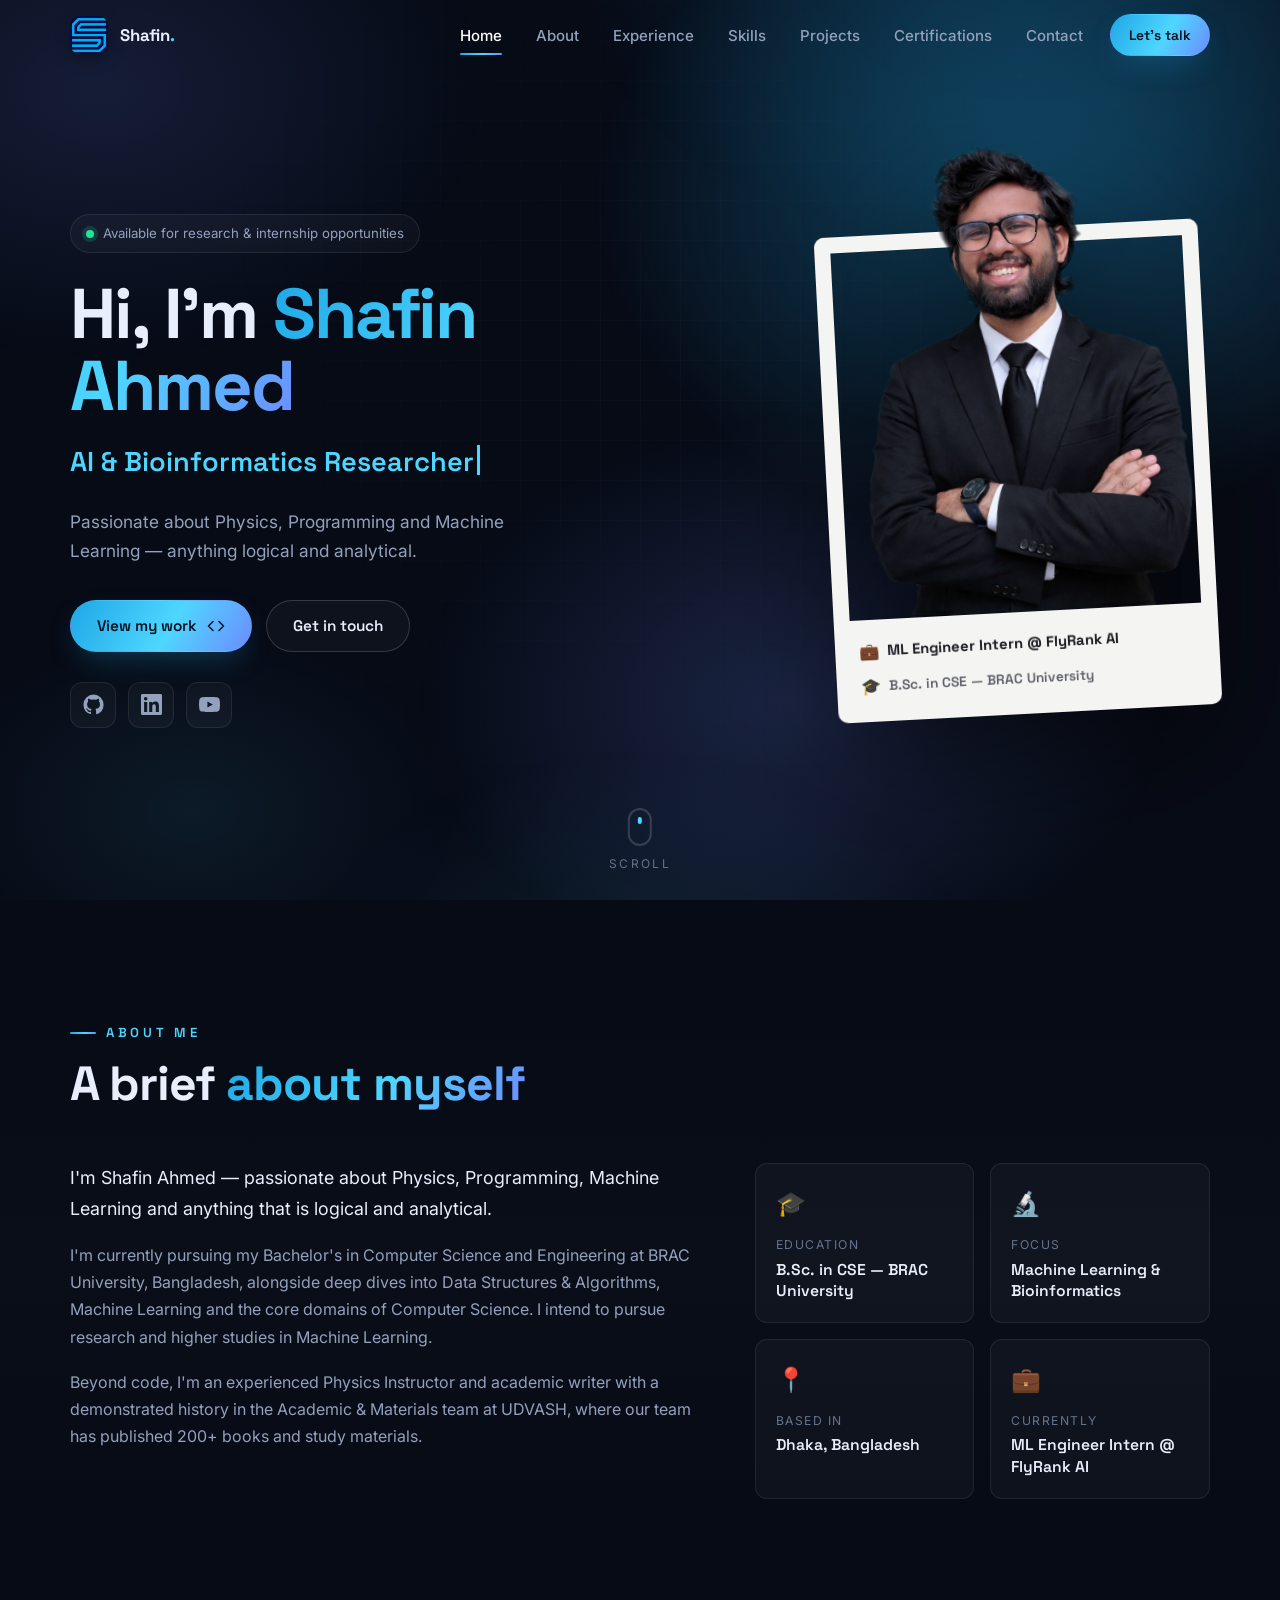
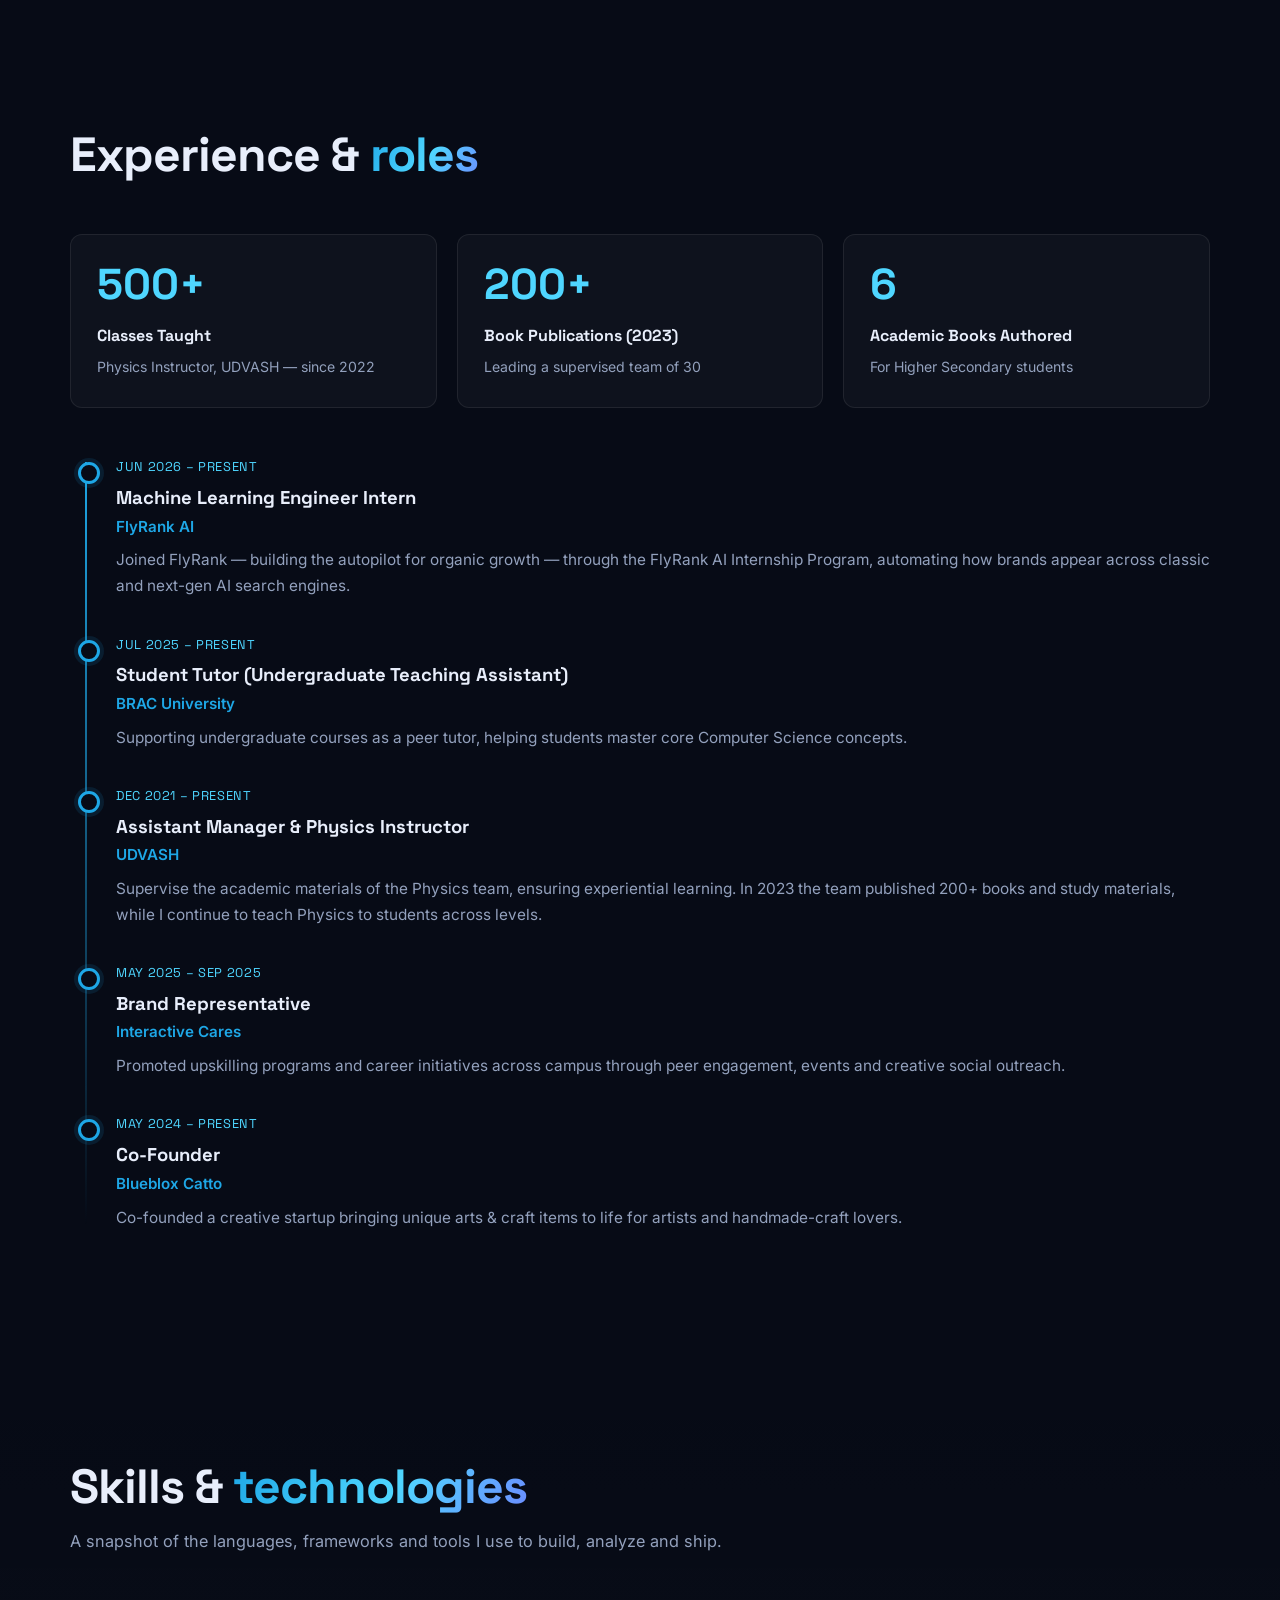
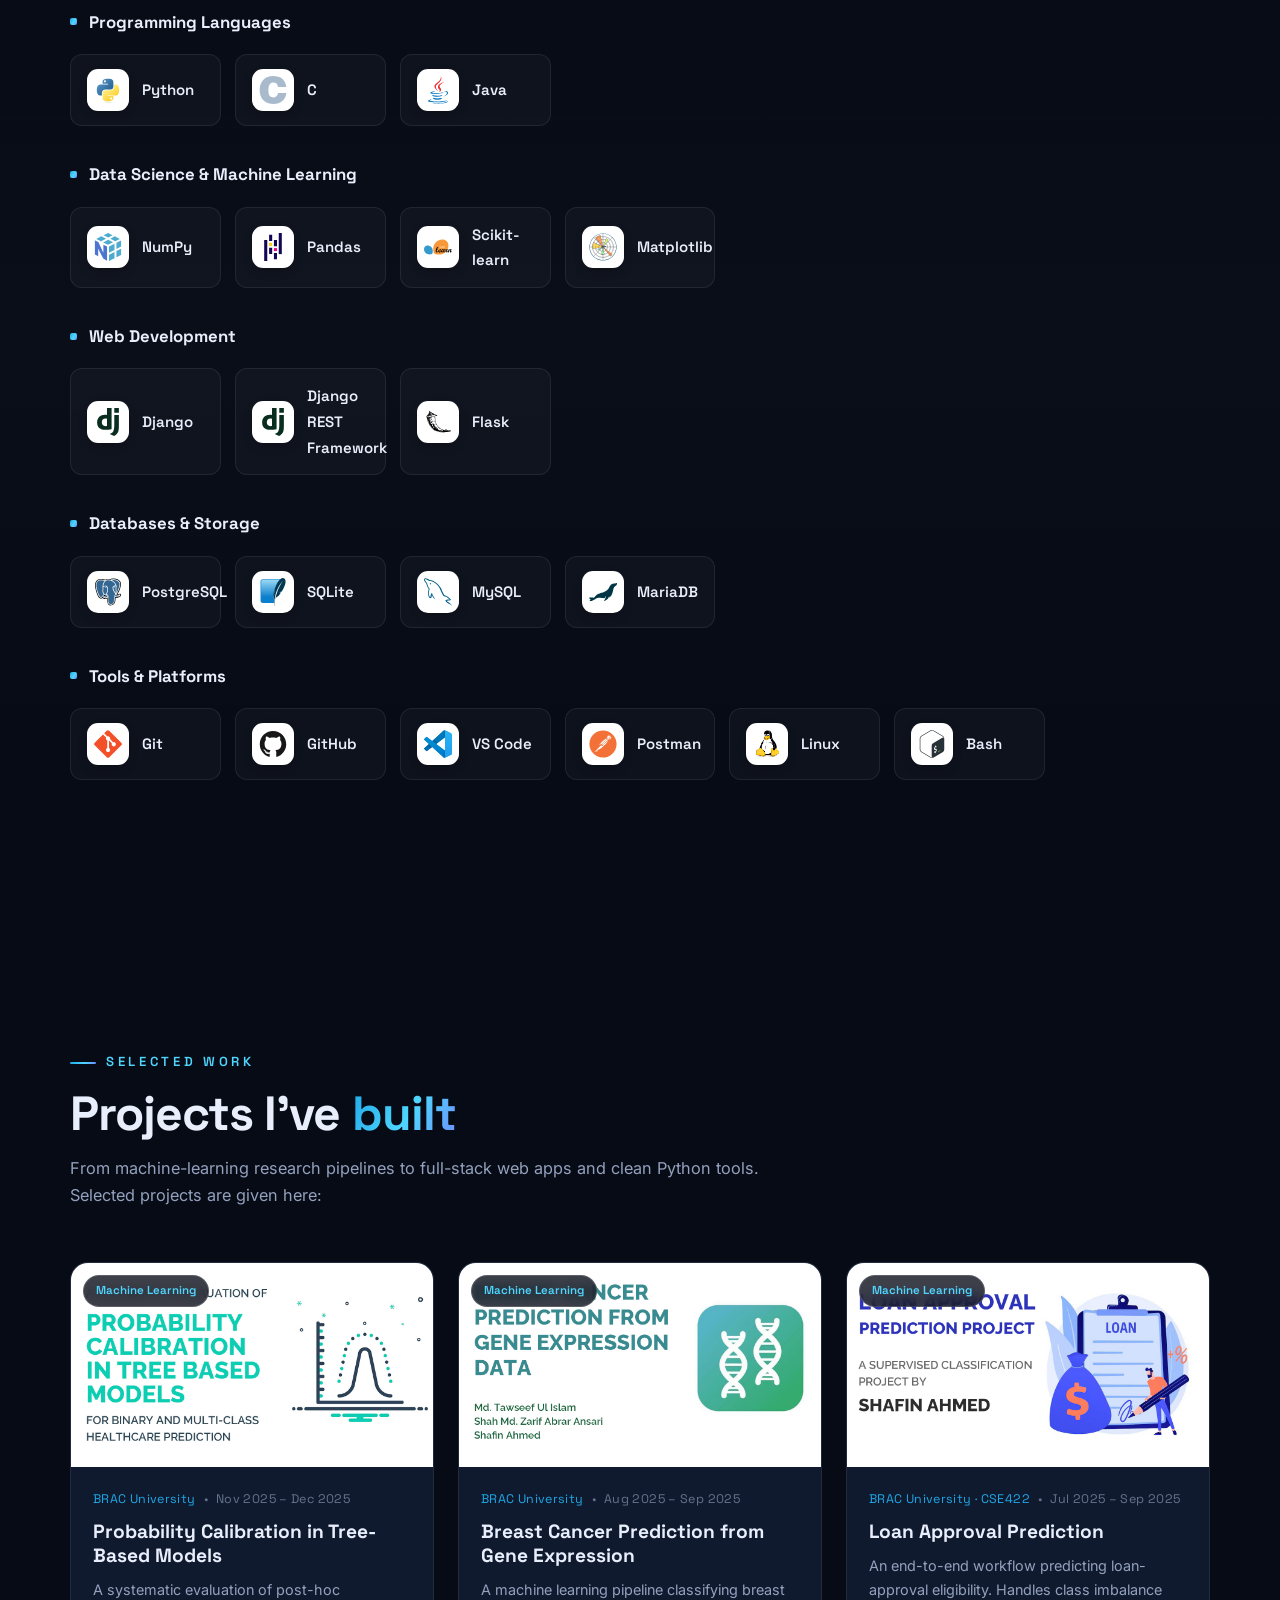
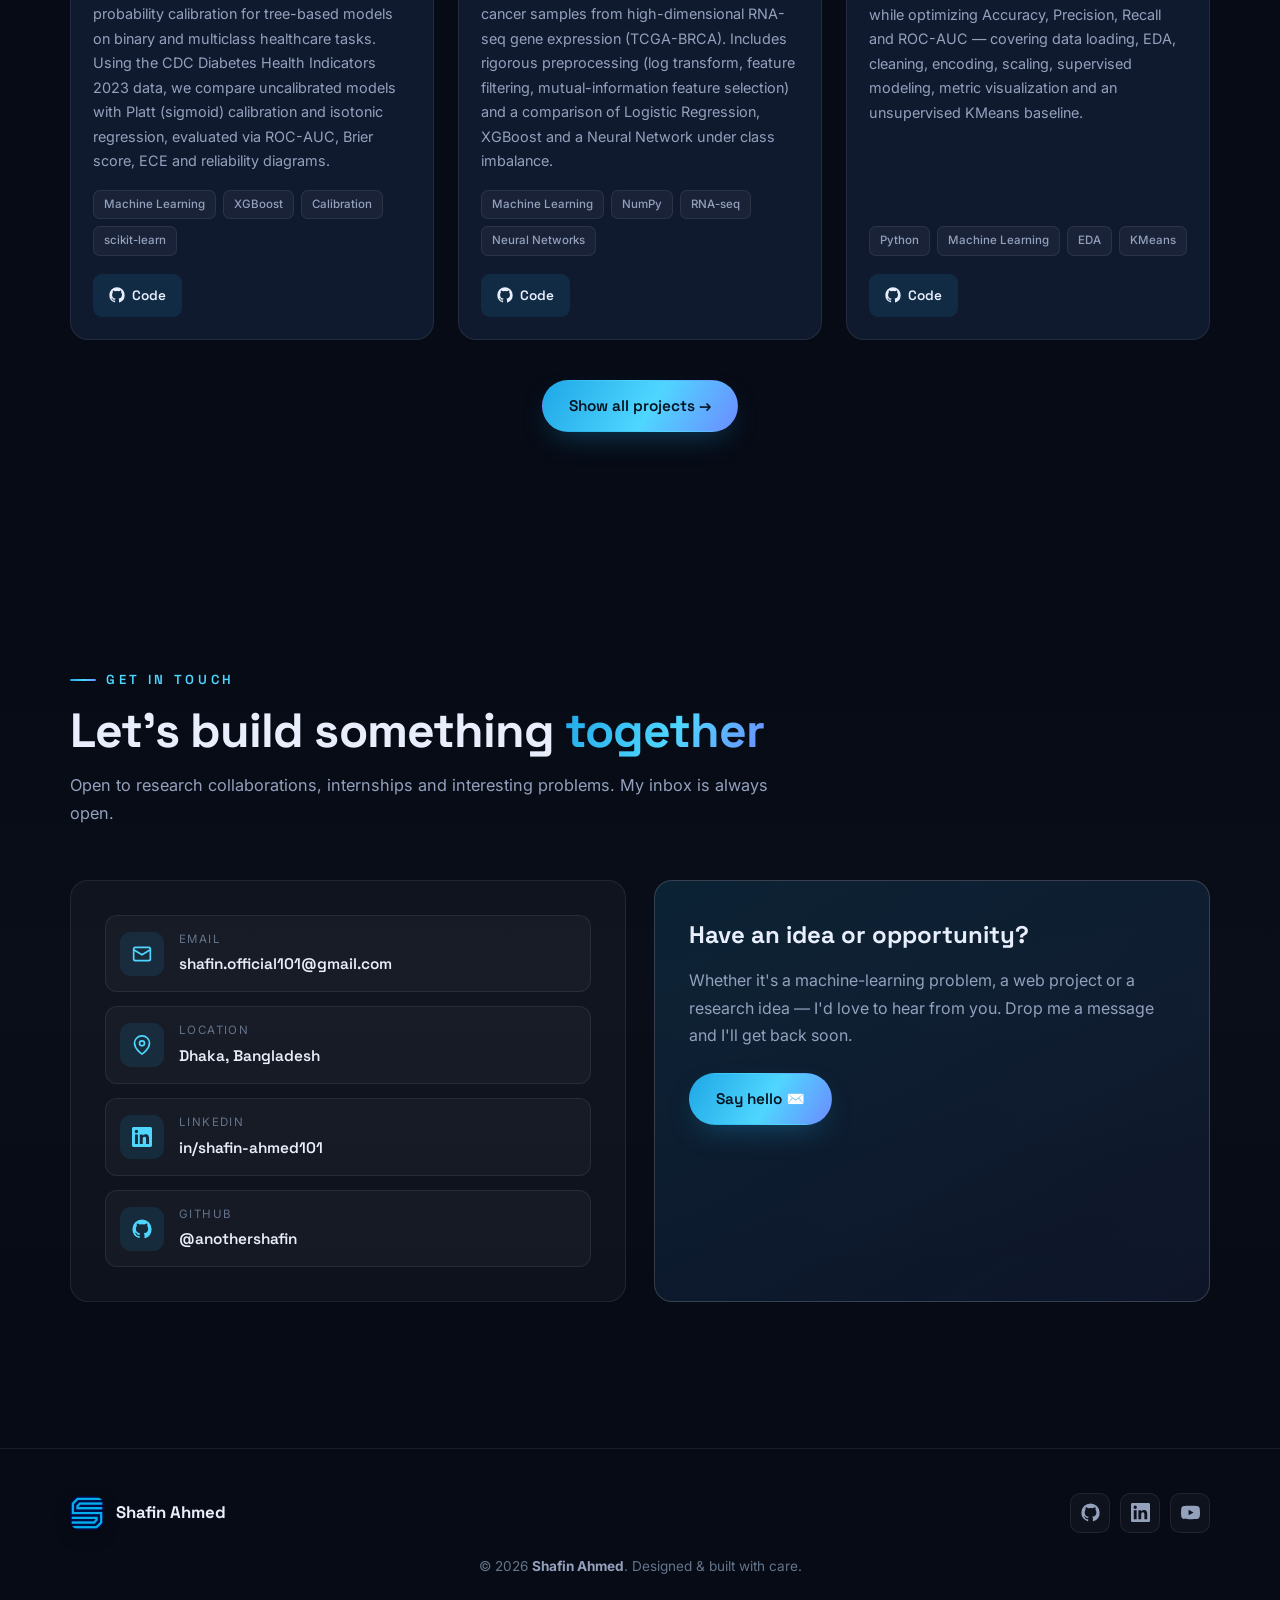
==== commit 36f682ec: "Point nav "Projects" link to the dedicated page, add its OG image The navbar's Projects link previou" ====
--- a/index.html
+++ b/index.html
@@ -46,7 +46,7 @@
         <a href="#about">About</a>
         <a href="#experience">Experience</a>
         <a href="#skills">Skills</a>
-        <a href="#projects">Projects</a>
+        <a href="projects.html">Projects</a>
         <a href="certifications.html">Certifications</a>
         <a href="#contact">Contact</a>
         <a class="btn btn-primary btn-sm nav-cta" href="#contact">Let's talk</a>
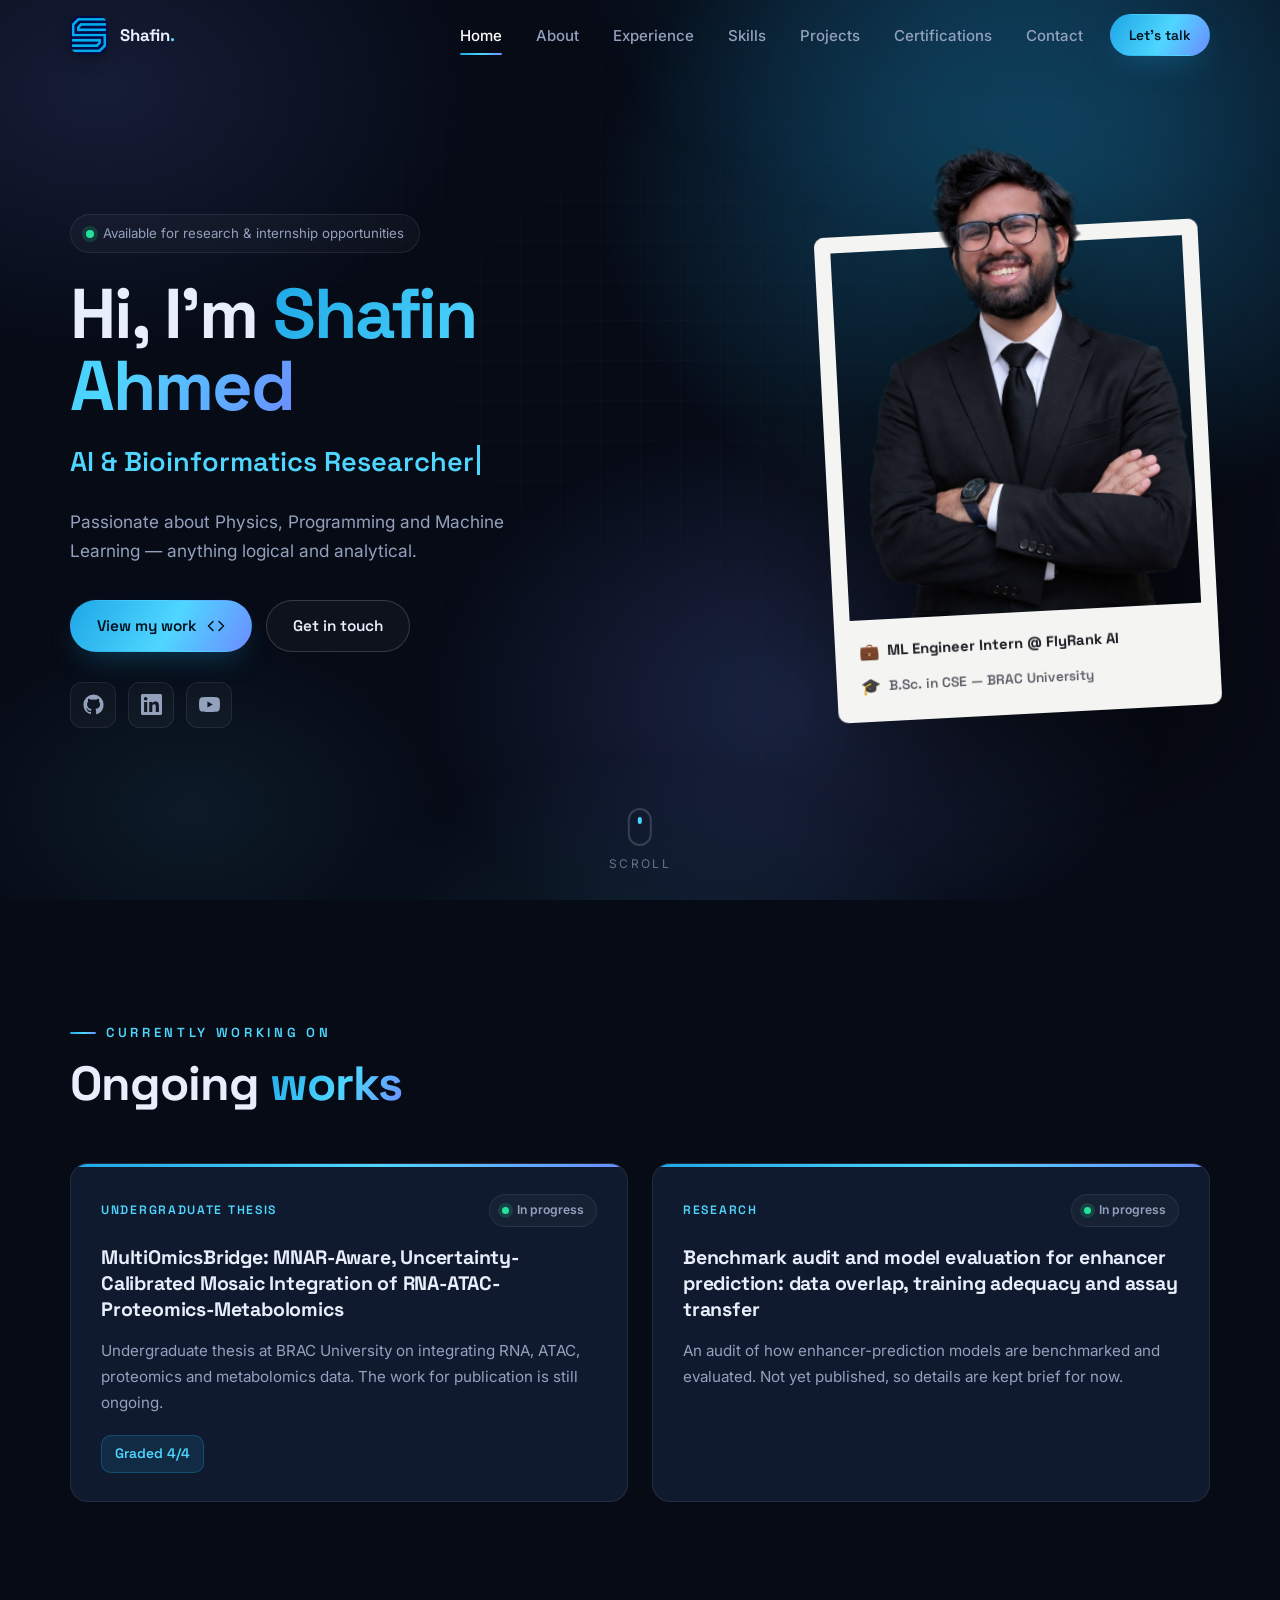
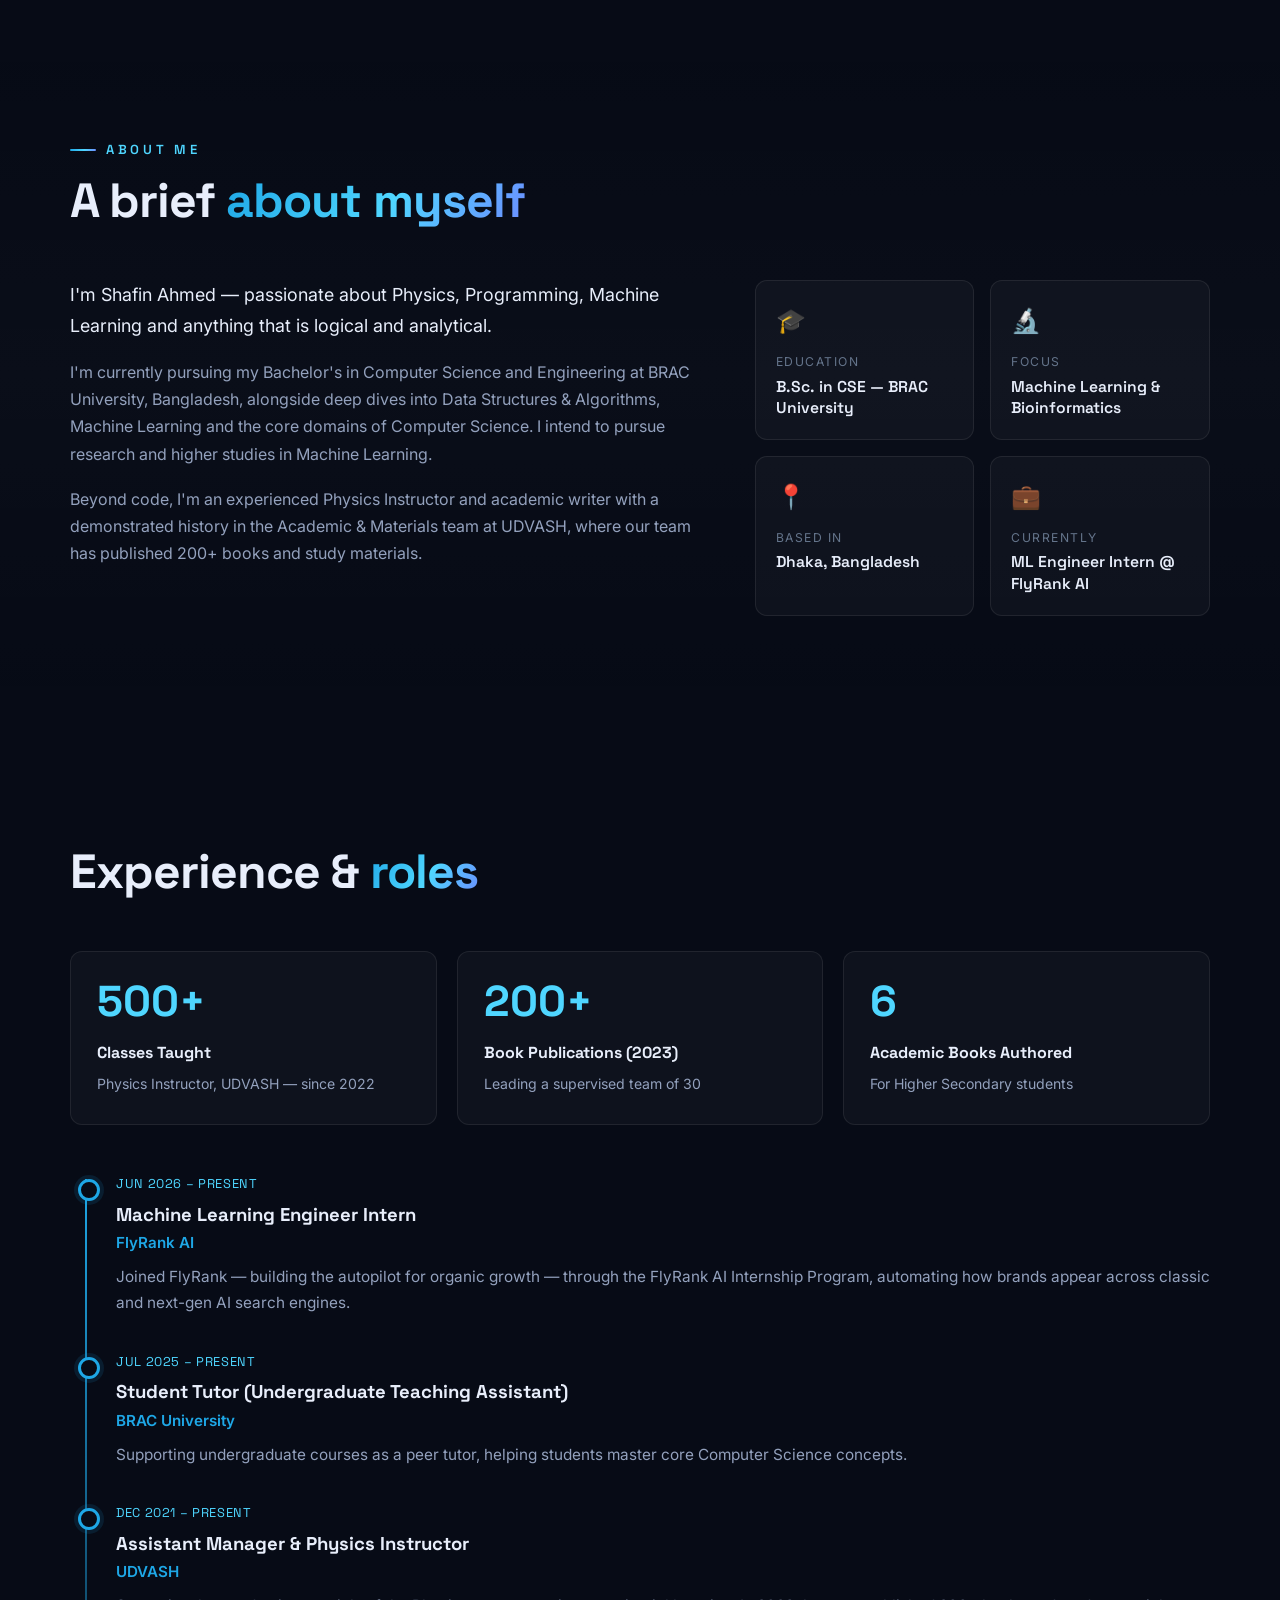
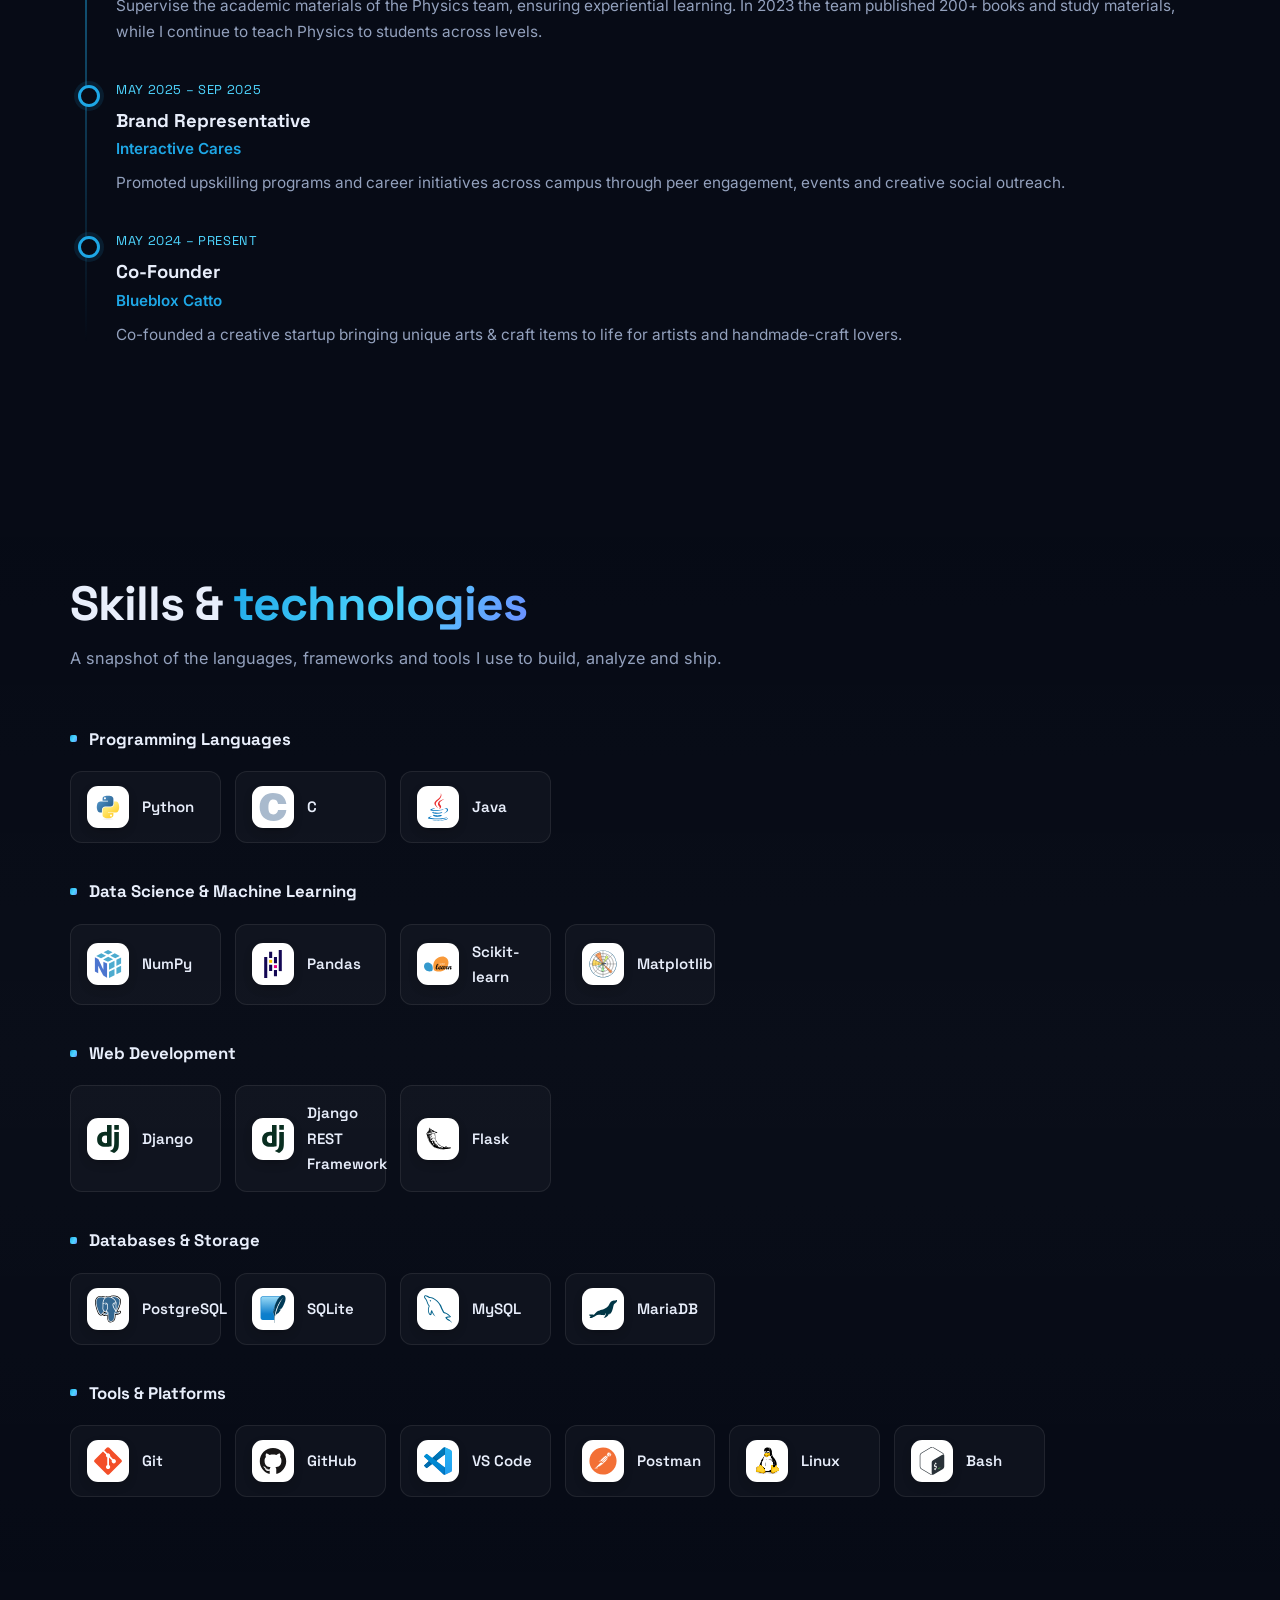
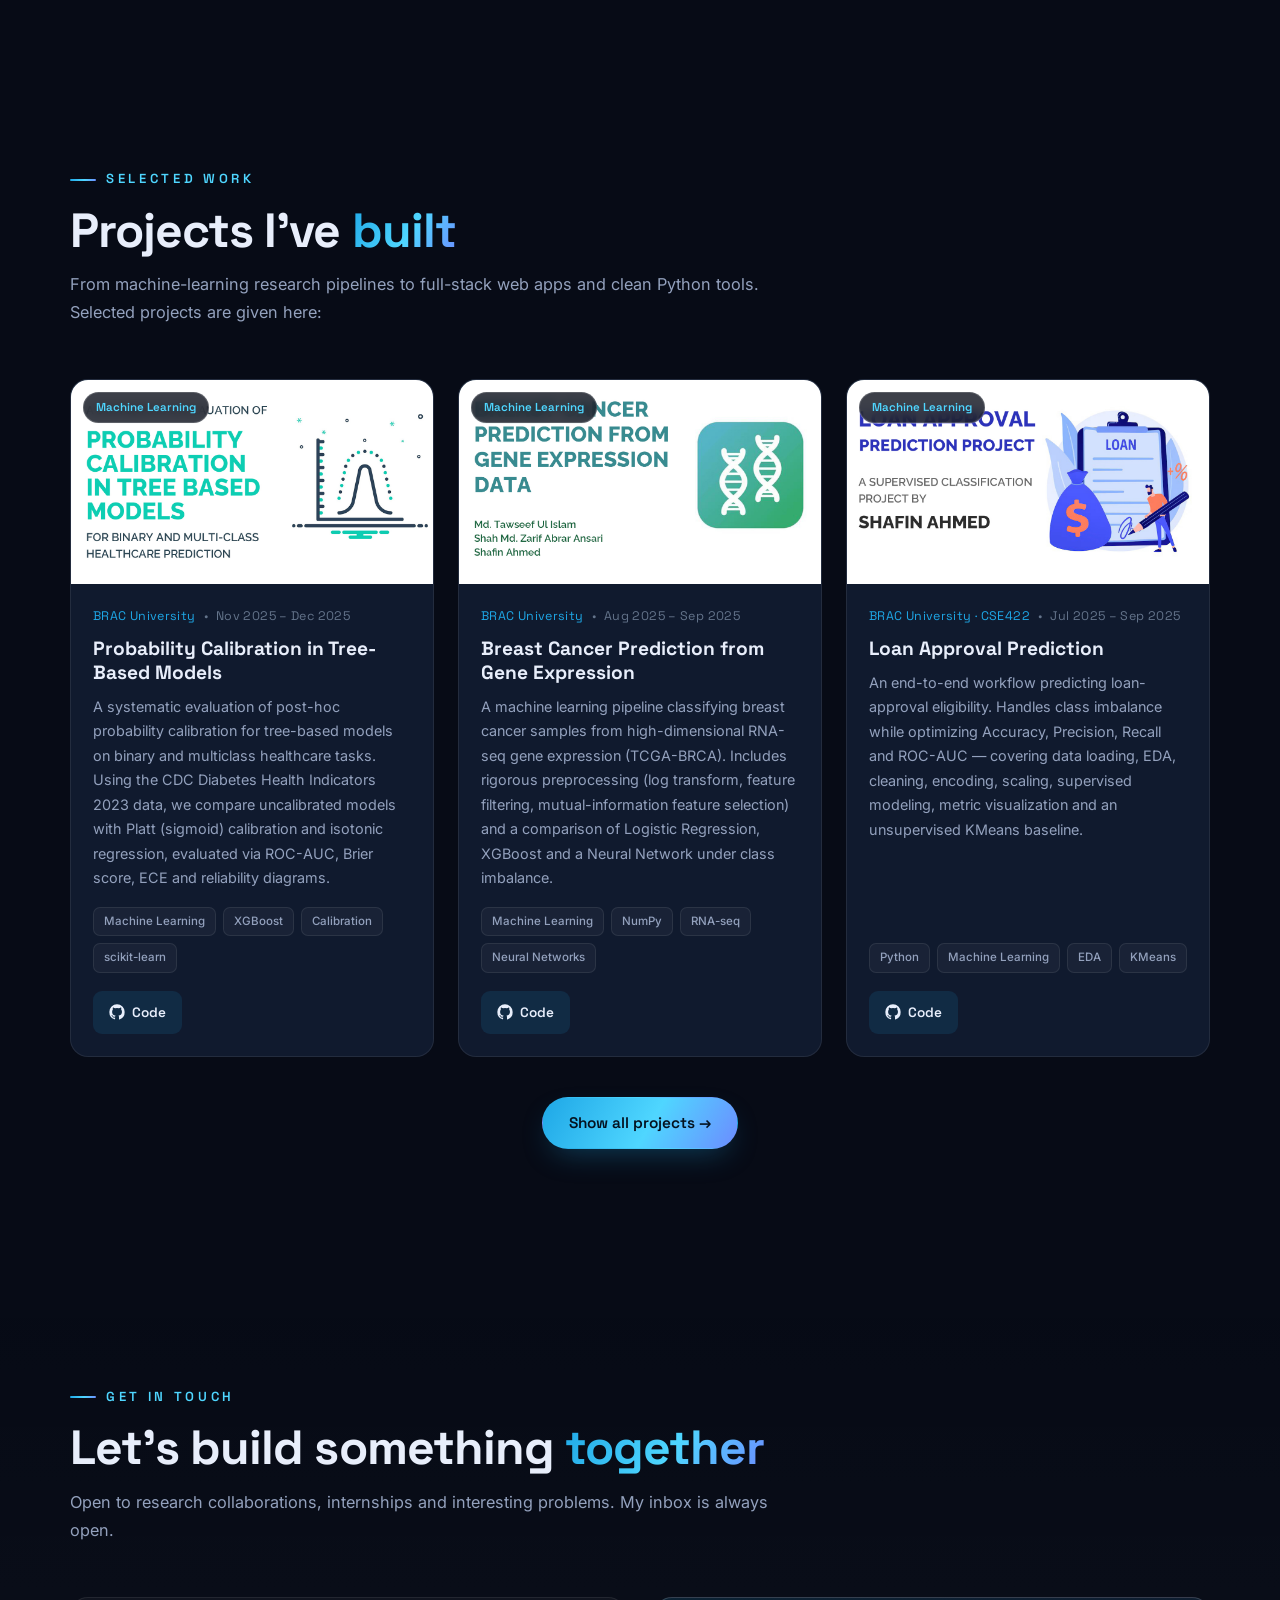
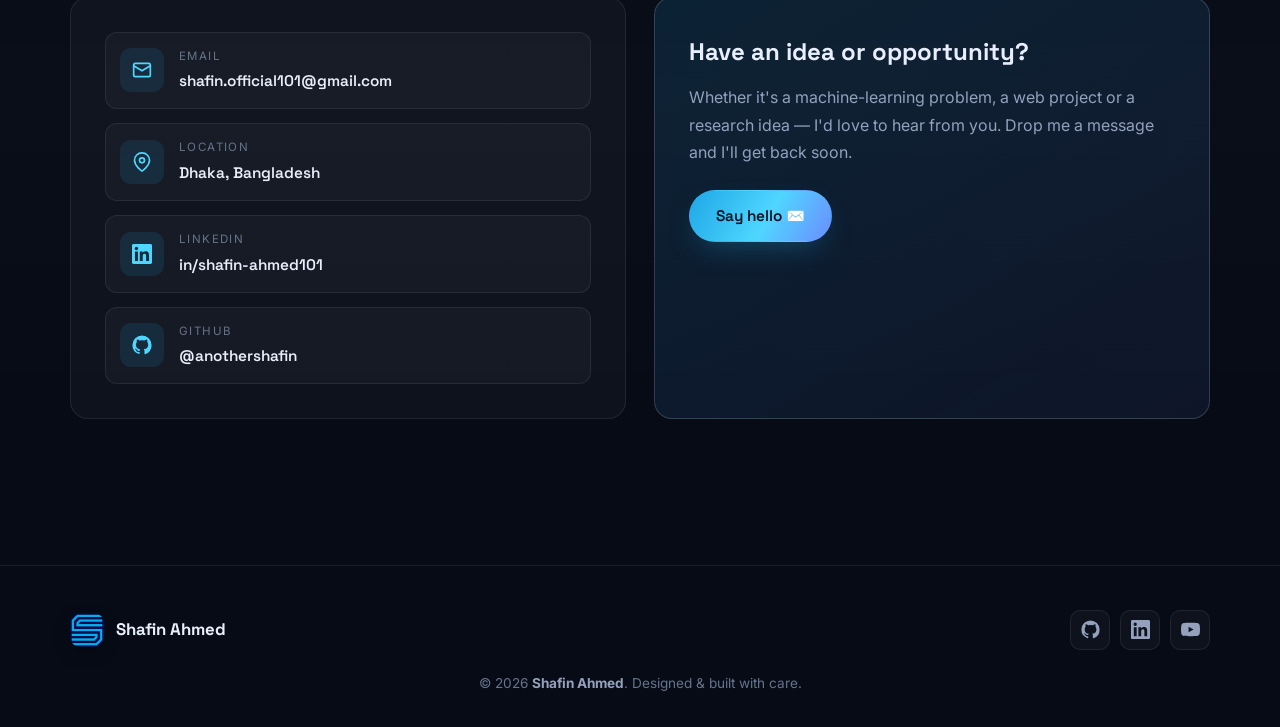
==== commit 2861e5a2: "Add Ongoing works section to the home page Two cards between the hero and About: the MultiOmicsBridg" ====
--- a/index.html
+++ b/index.html
@@ -29,7 +29,7 @@
   <link rel="preconnect" href="https://fonts.gstatic.com" crossorigin />
   <link href="https://fonts.googleapis.com/css2?family=Inter:wght@400;500;600;700&family=Space+Grotesk:wght@400;500;600;700&display=swap" rel="stylesheet" />
 
-  <link rel="stylesheet" href="assets/css/styles.css?v=5" />
+  <link rel="stylesheet" href="assets/css/styles.css?v=6" />
 </head>
 <body>
   <div class="progress" id="progress"></div>
@@ -76,6 +76,17 @@
         <span class="mouse"></span>
         Scroll
       </a>
+    </section>
+
+    <!-- ===================== ONGOING WORKS ===================== -->
+    <section class="section" id="ongoing">
+      <div class="container">
+        <div class="section-head reveal">
+          <span class="kicker">Currently working on</span>
+          <h2 class="section-title">Ongoing <span class="grad">works</span></h2>
+        </div>
+        <div class="ongoing-grid" id="ongoing-grid"><!-- rendered by main.js --></div>
+      </div>
     </section>
 
     <!-- ===================== ABOUT ===================== -->
@@ -168,7 +179,7 @@
   <button class="to-top" id="to-top" aria-label="Back to top"></button>
   <script>document.getElementById('to-top').innerHTML='<svg viewBox="0 0 24 24" fill="none" stroke="currentColor" stroke-width="2.4" stroke-linecap="round" stroke-linejoin="round"><path d="m18 15-6-6-6 6"/></svg>';</script>
 
-  <script src="assets/js/data.js?v=4"></script>
-  <script src="assets/js/main.js?v=5"></script>
+  <script src="assets/js/data.js?v=7"></script>
+  <script src="assets/js/main.js?v=6"></script>
 </body>
 </html>
--- a/assets/css/styles.css
+++ b/assets/css/styles.css
@@ -264,6 +264,41 @@
 .tl-role { font-family: var(--font-head); font-weight: 700; font-size: 1.16rem; margin-top: 4px; }
 .tl-org { color: var(--accent); font-weight: 600; font-size: 0.95rem; margin-bottom: 8px; }
 .tl-desc { color: var(--muted); font-size: 0.96rem; }
+
+/* ---------- Ongoing works ---------- */
+.ongoing-grid { display: grid; grid-template-columns: repeat(2, 1fr); gap: 24px; }
+.ongoing-card {
+  position: relative; overflow: hidden;
+  display: flex; flex-direction: column;
+  background: var(--surface-solid); border: 1px solid var(--border); border-radius: var(--radius);
+  padding: 30px 30px 28px;
+  transition: transform 0.3s var(--ease), border-color 0.3s, box-shadow 0.3s;
+}
+.ongoing-card::before {
+  content: ""; position: absolute; inset: 0 0 auto 0; height: 3px; background: var(--accent-grad);
+}
+.ongoing-card:hover { transform: translateY(-6px); border-color: var(--border-strong); box-shadow: var(--shadow); }
+.ongoing-top { display: flex; align-items: center; justify-content: space-between; gap: 12px; margin-bottom: 18px; flex-wrap: wrap; }
+.ongoing-type {
+  font-family: var(--font-head); font-size: 0.76rem; font-weight: 600;
+  letter-spacing: 0.14em; text-transform: uppercase; color: var(--accent-2);
+}
+.ongoing-status {
+  display: inline-flex; align-items: center; gap: 8px;
+  padding: 5px 12px; border-radius: 999px; font-size: 0.76rem; font-weight: 600;
+  background: var(--surface); border: 1px solid var(--border); color: var(--muted);
+}
+.ongoing-status .dot { width: 7px; height: 7px; border-radius: 50%; background: #22e39a; box-shadow: 0 0 0 4px rgba(34,227,154,0.16); animation: pulse 2s infinite; }
+.ongoing-card h3 { font-family: var(--font-head); font-size: 1.22rem; line-height: 1.35; letter-spacing: -0.01em; margin-bottom: 14px; }
+.ongoing-card p { color: var(--muted); font-size: 0.95rem; flex: 1; }
+.ongoing-highlight {
+  align-self: flex-start; margin-top: 20px;
+  padding: 7px 14px; border-radius: 10px;
+  font-family: var(--font-head); font-weight: 600; font-size: 0.86rem;
+  background: rgba(30,167,230,0.12); color: var(--accent-2);
+  box-shadow: inset 0 0 0 1px rgba(30,167,230,0.28);
+}
+@media (max-width: 900px) { .ongoing-grid { grid-template-columns: 1fr; } }
 
 /* ---------- Animated stat cards (Experience section + Projects page) ---------- */
 .stats-grid { display: grid; grid-template-columns: repeat(3, 1fr); gap: 20px; }
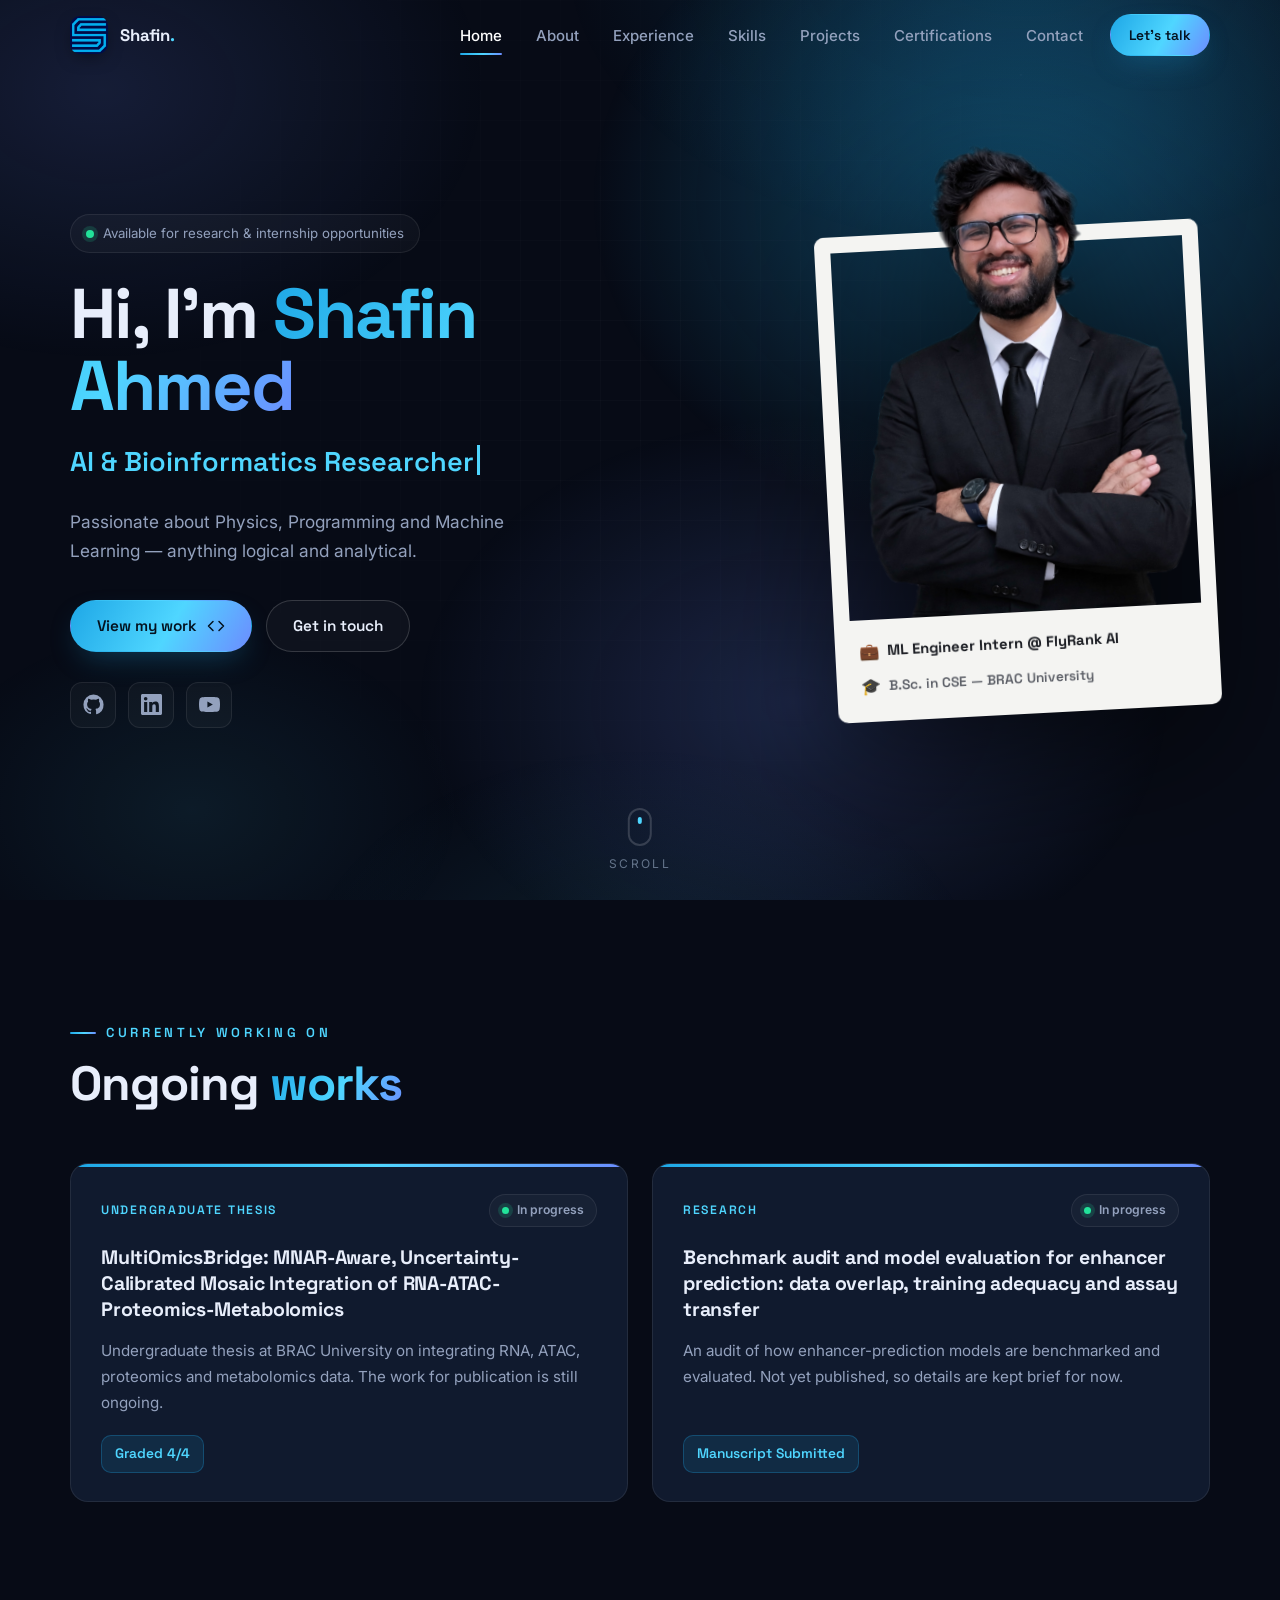
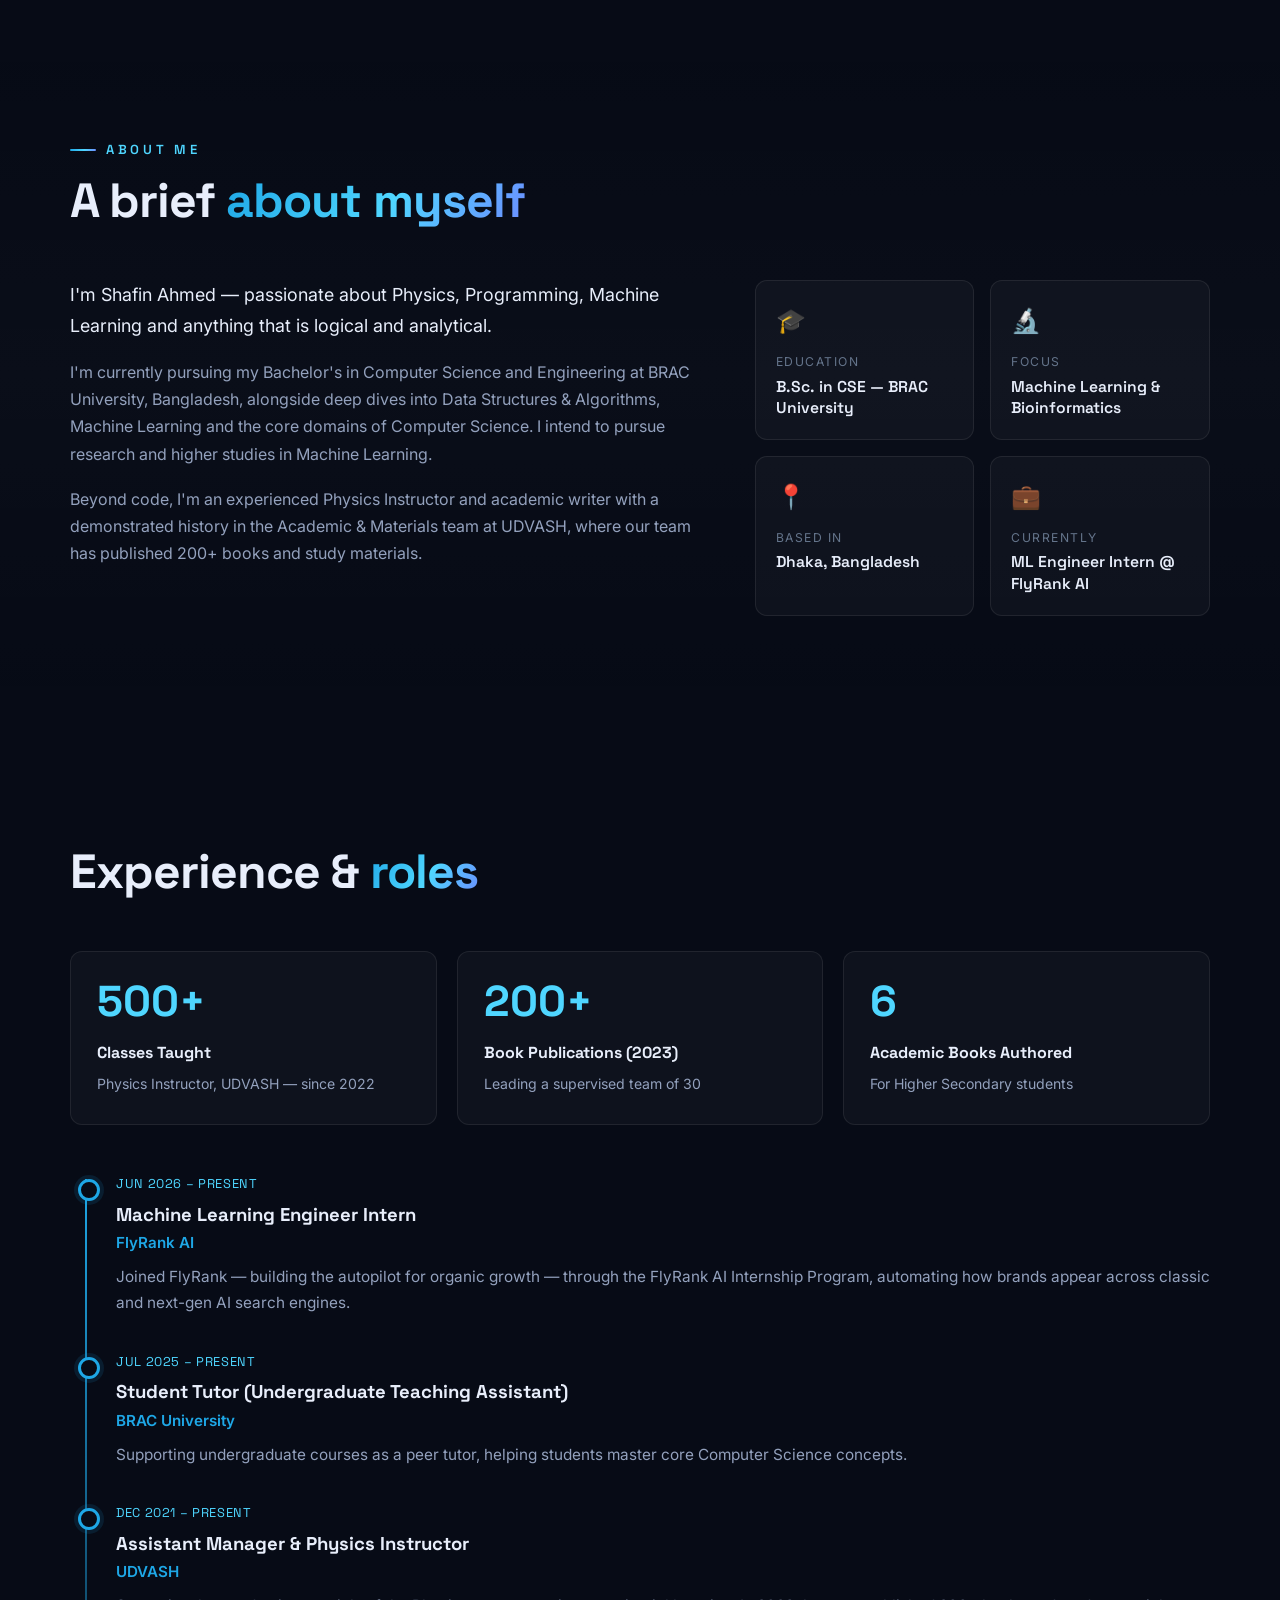
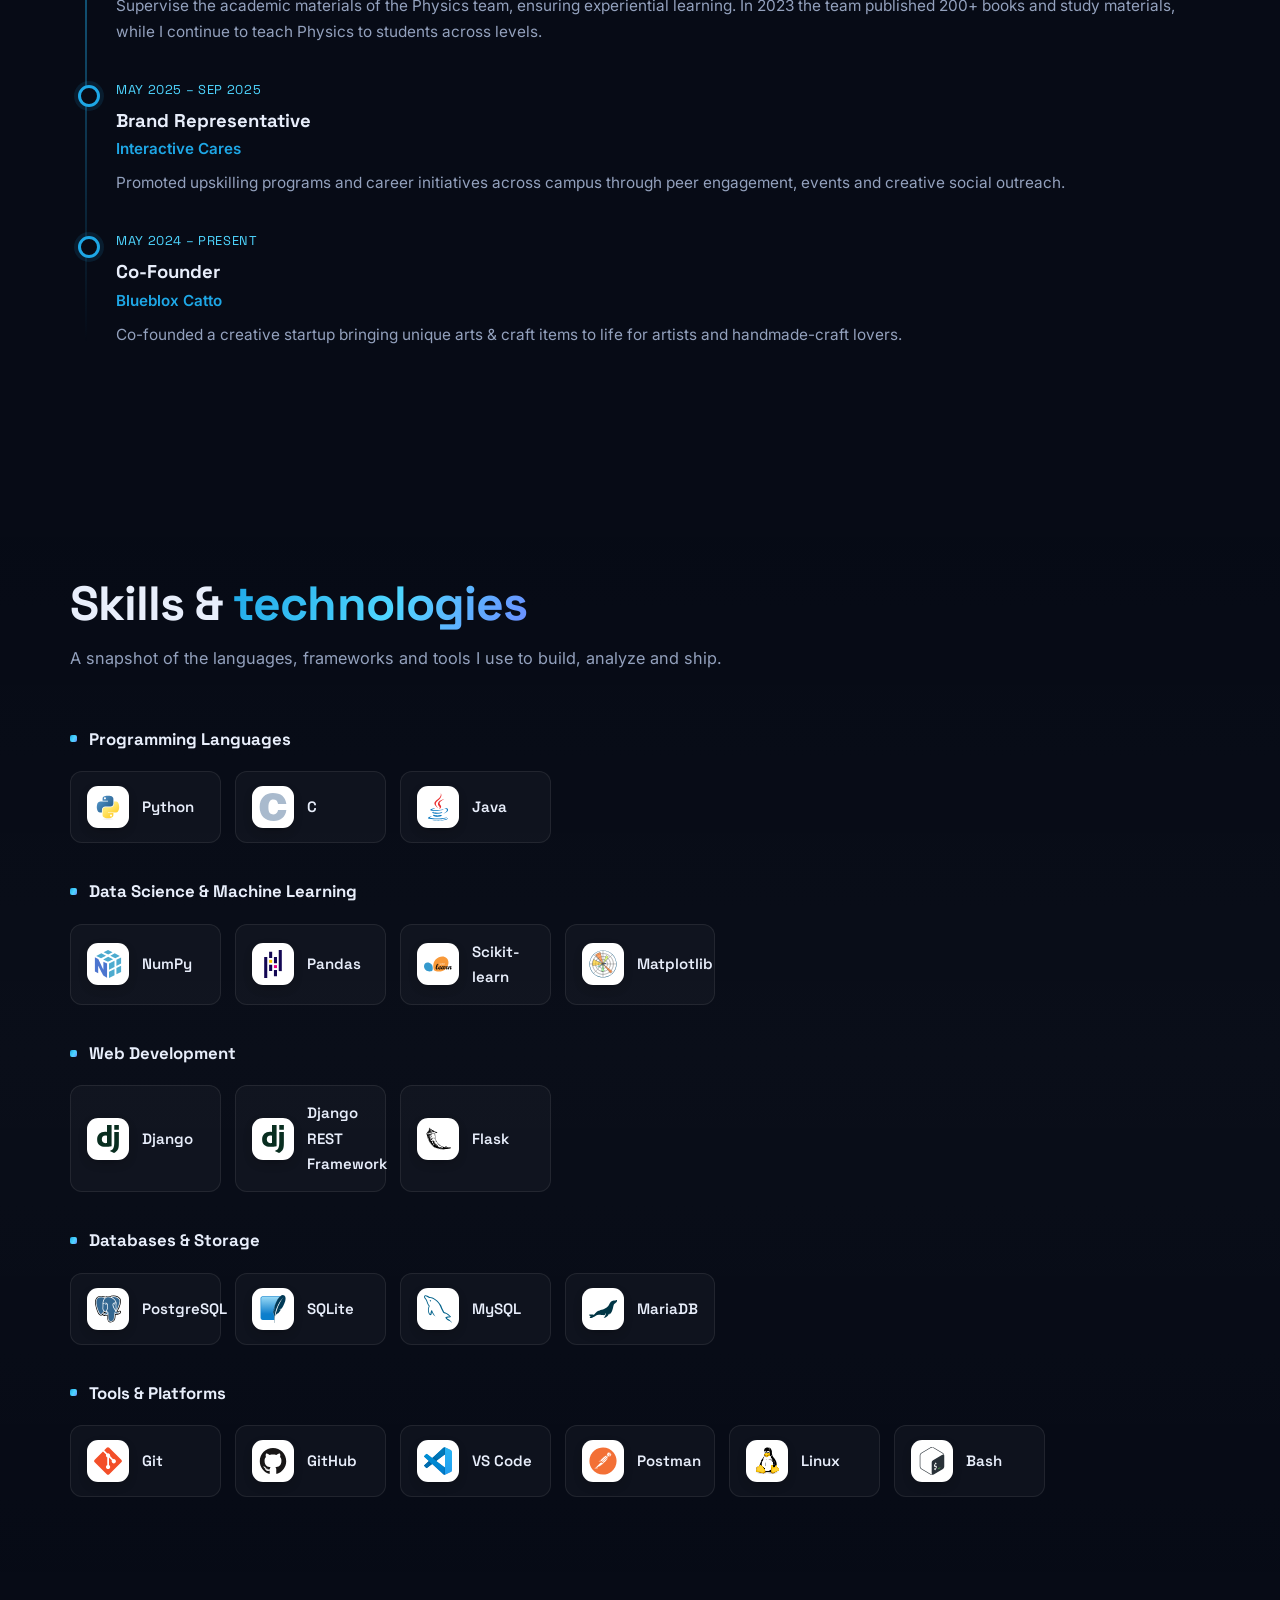
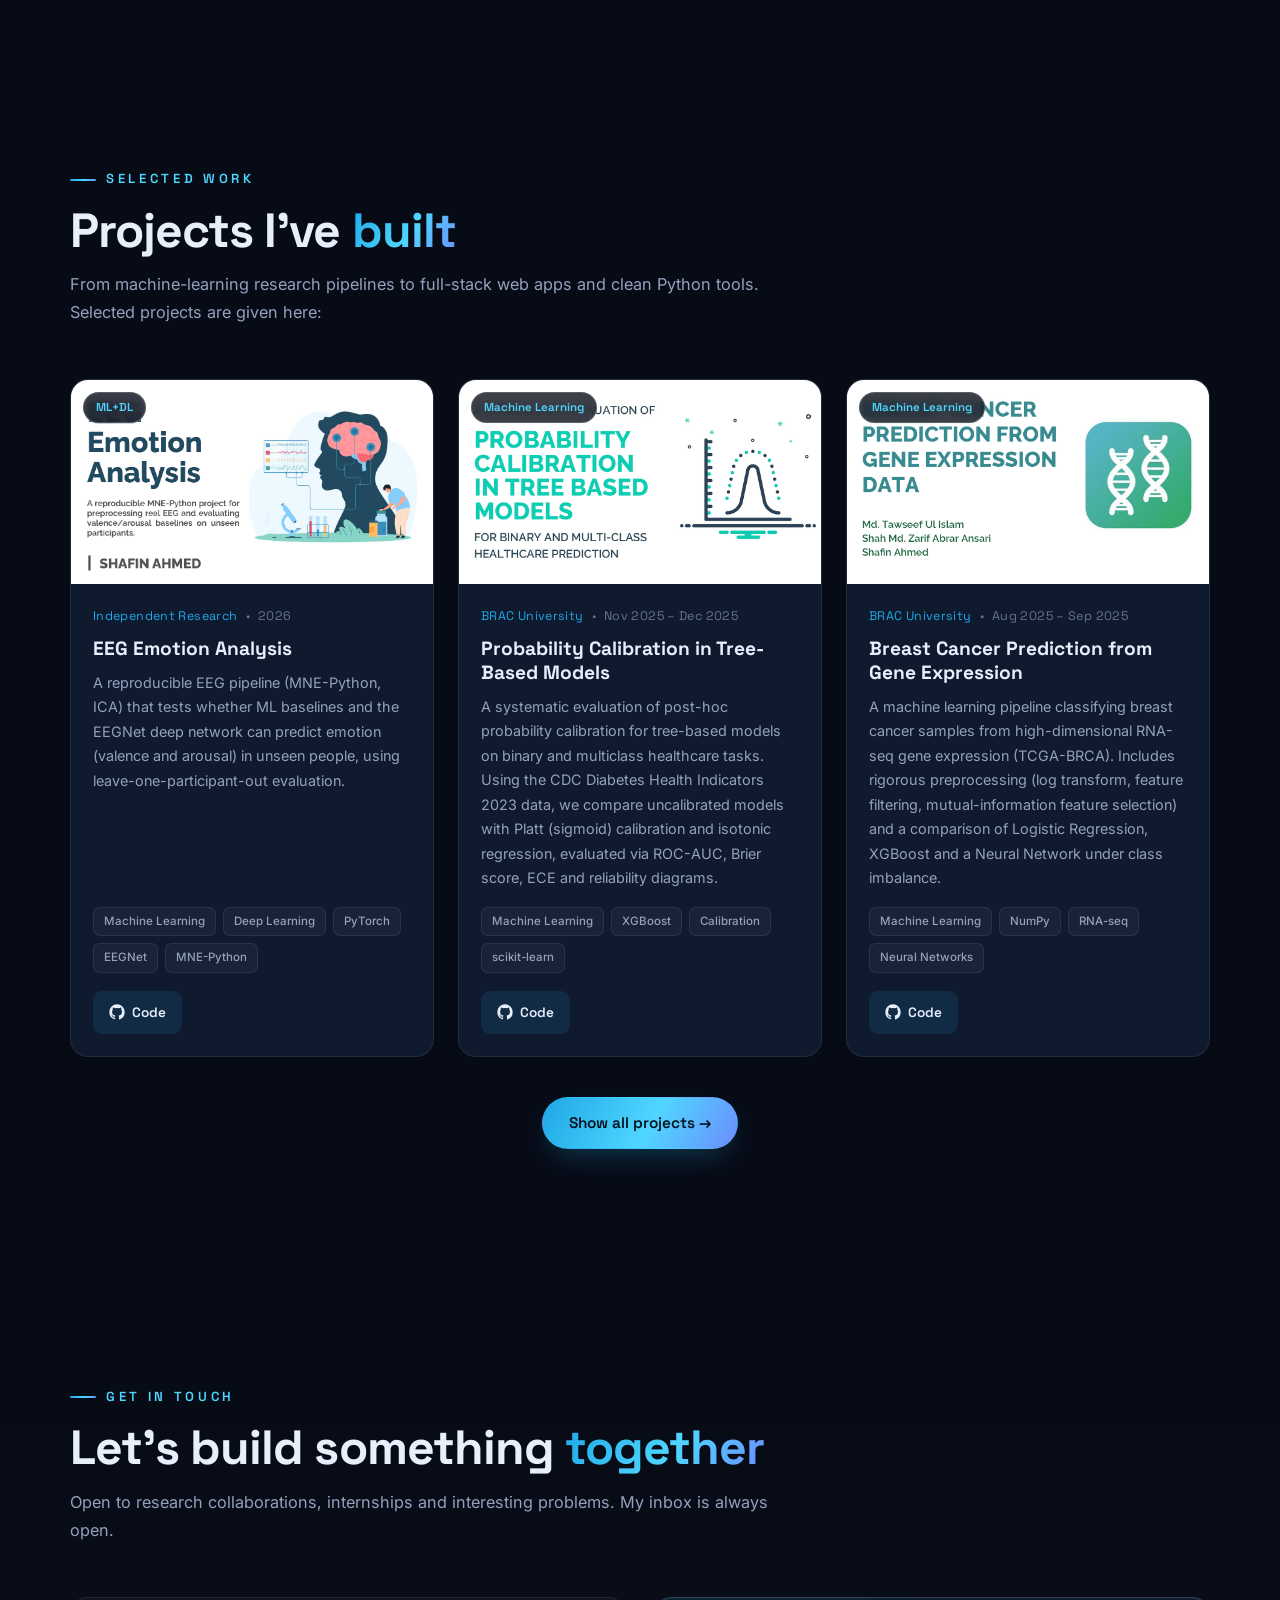
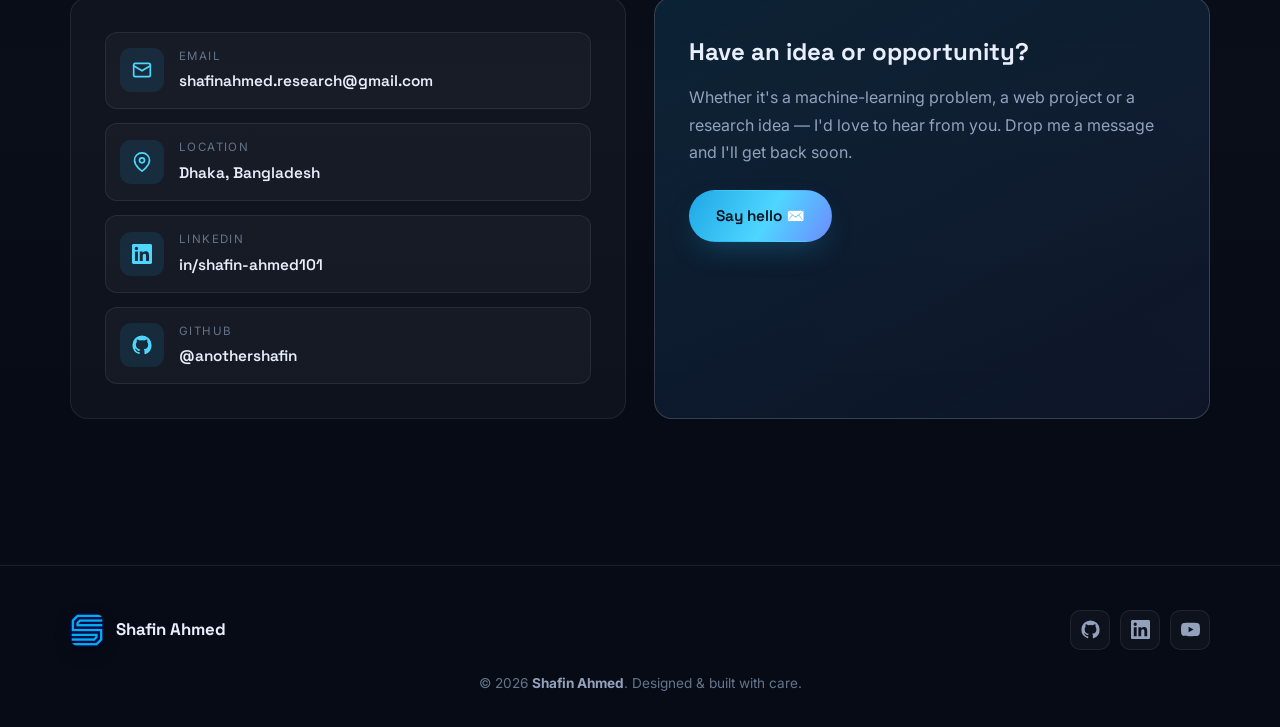
==== commit 1f935afe: "Add EEG Emotion Analysis project, rename ML category, update email - Add the EEG Emotion Analysis pr" ====
--- a/index.html
+++ b/index.html
@@ -179,7 +179,7 @@
   <button class="to-top" id="to-top" aria-label="Back to top"></button>
   <script>document.getElementById('to-top').innerHTML='<svg viewBox="0 0 24 24" fill="none" stroke="currentColor" stroke-width="2.4" stroke-linecap="round" stroke-linejoin="round"><path d="m18 15-6-6-6 6"/></svg>';</script>
 
-  <script src="assets/js/data.js?v=7"></script>
-  <script src="assets/js/main.js?v=6"></script>
+  <script src="assets/js/data.js?v=11"></script>
+  <script src="assets/js/main.js?v=10"></script>
 </body>
 </html>
